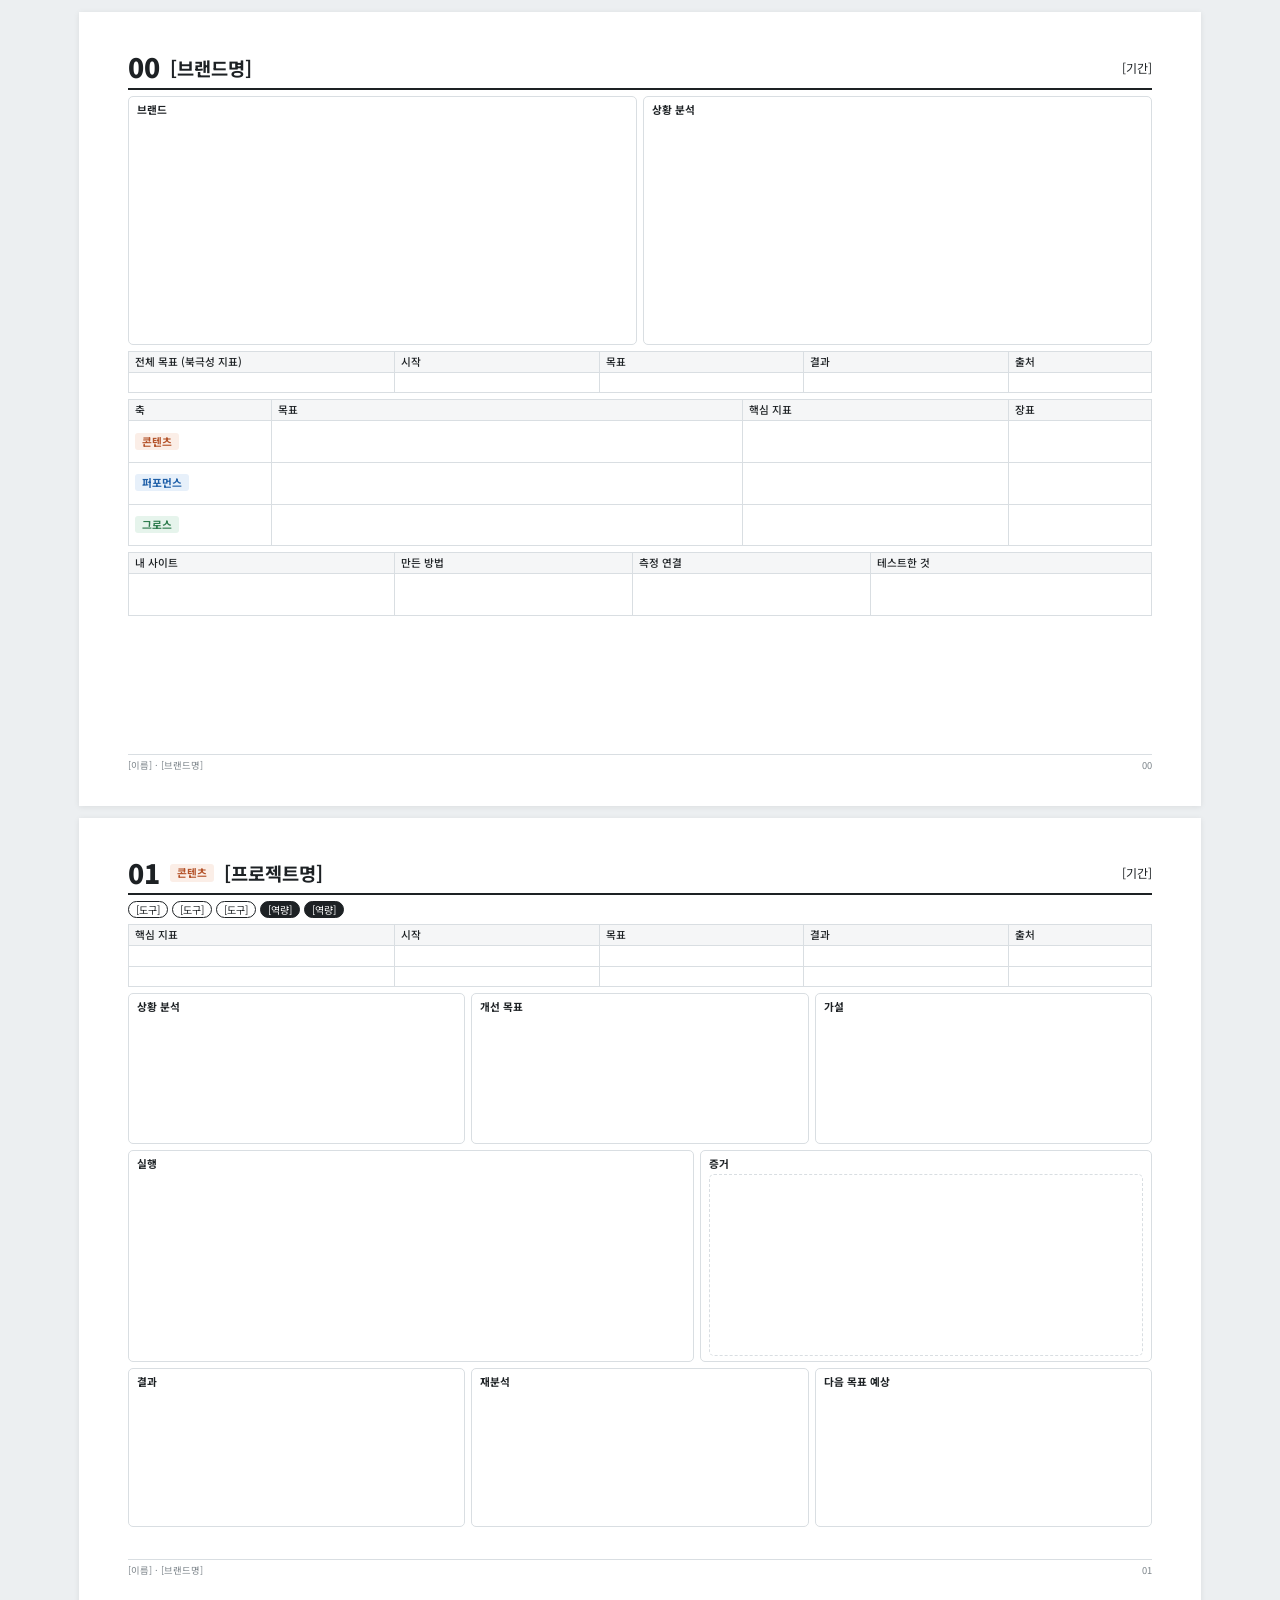
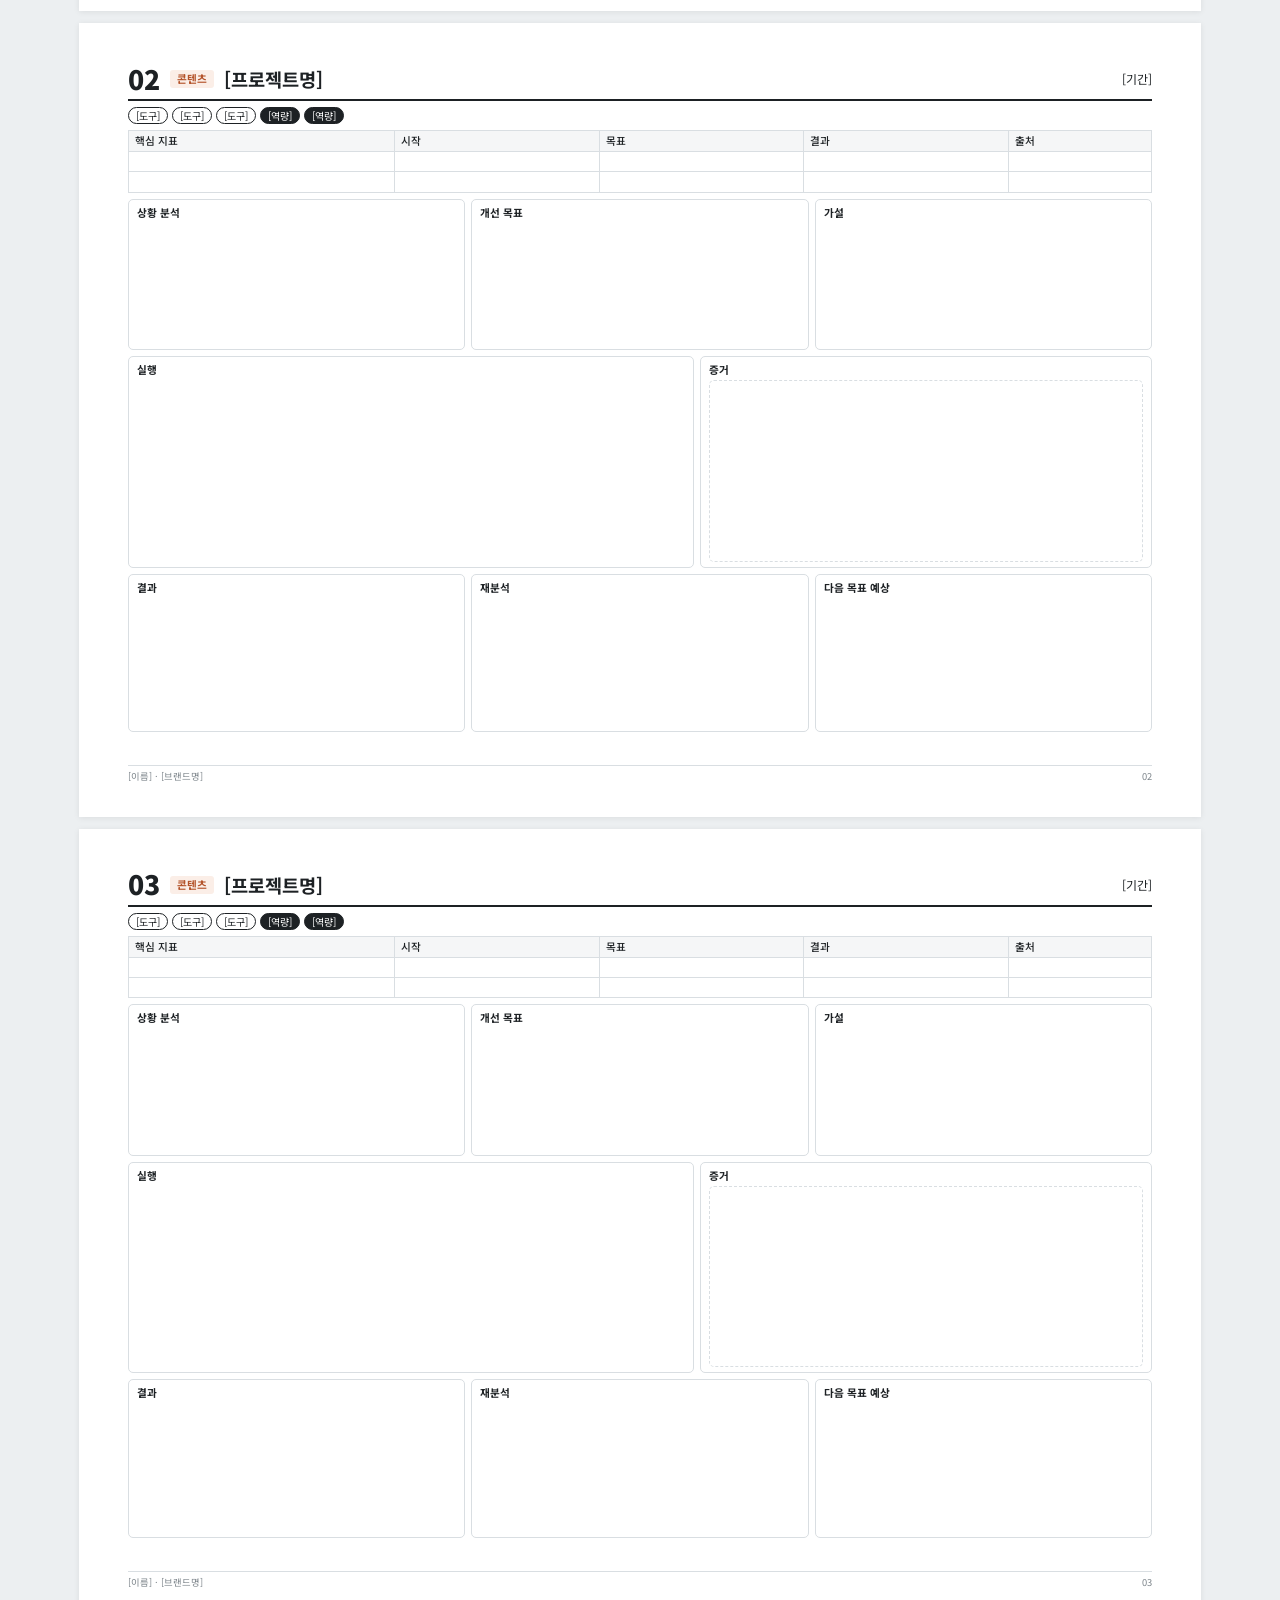
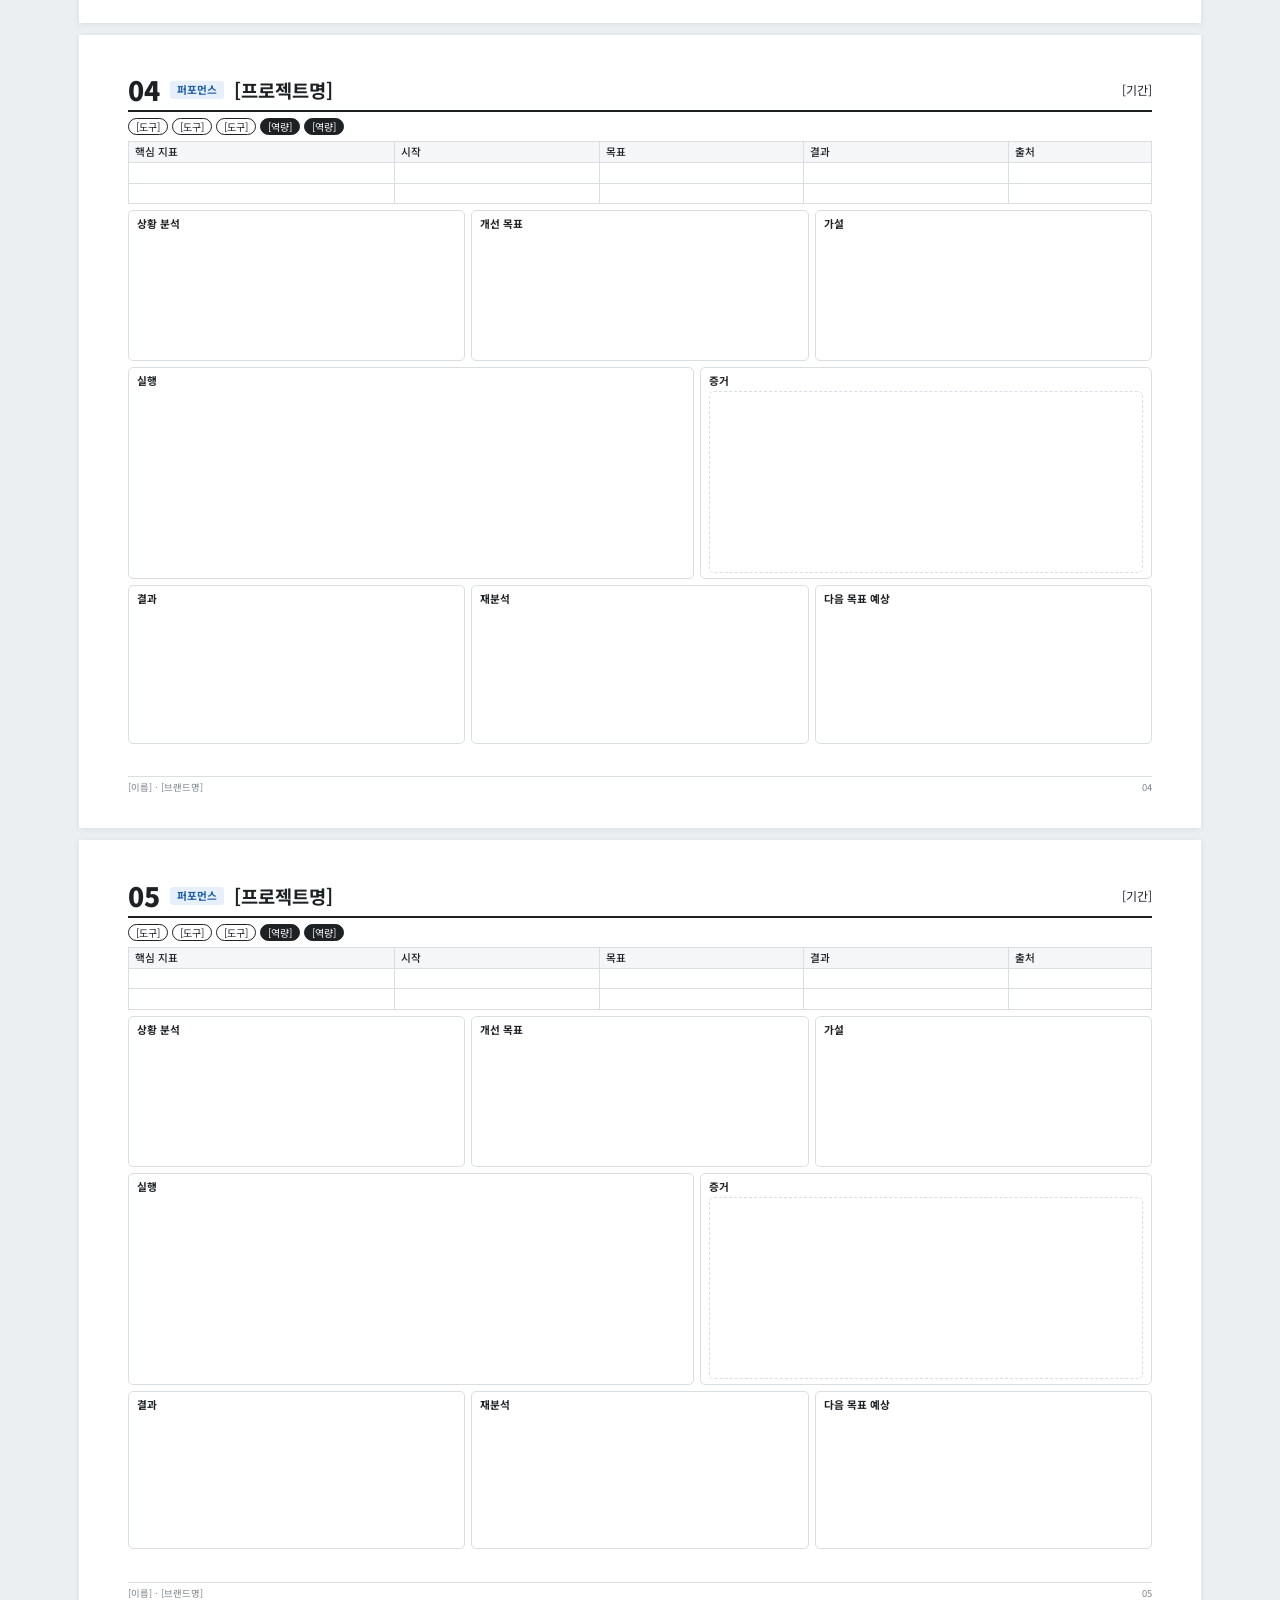
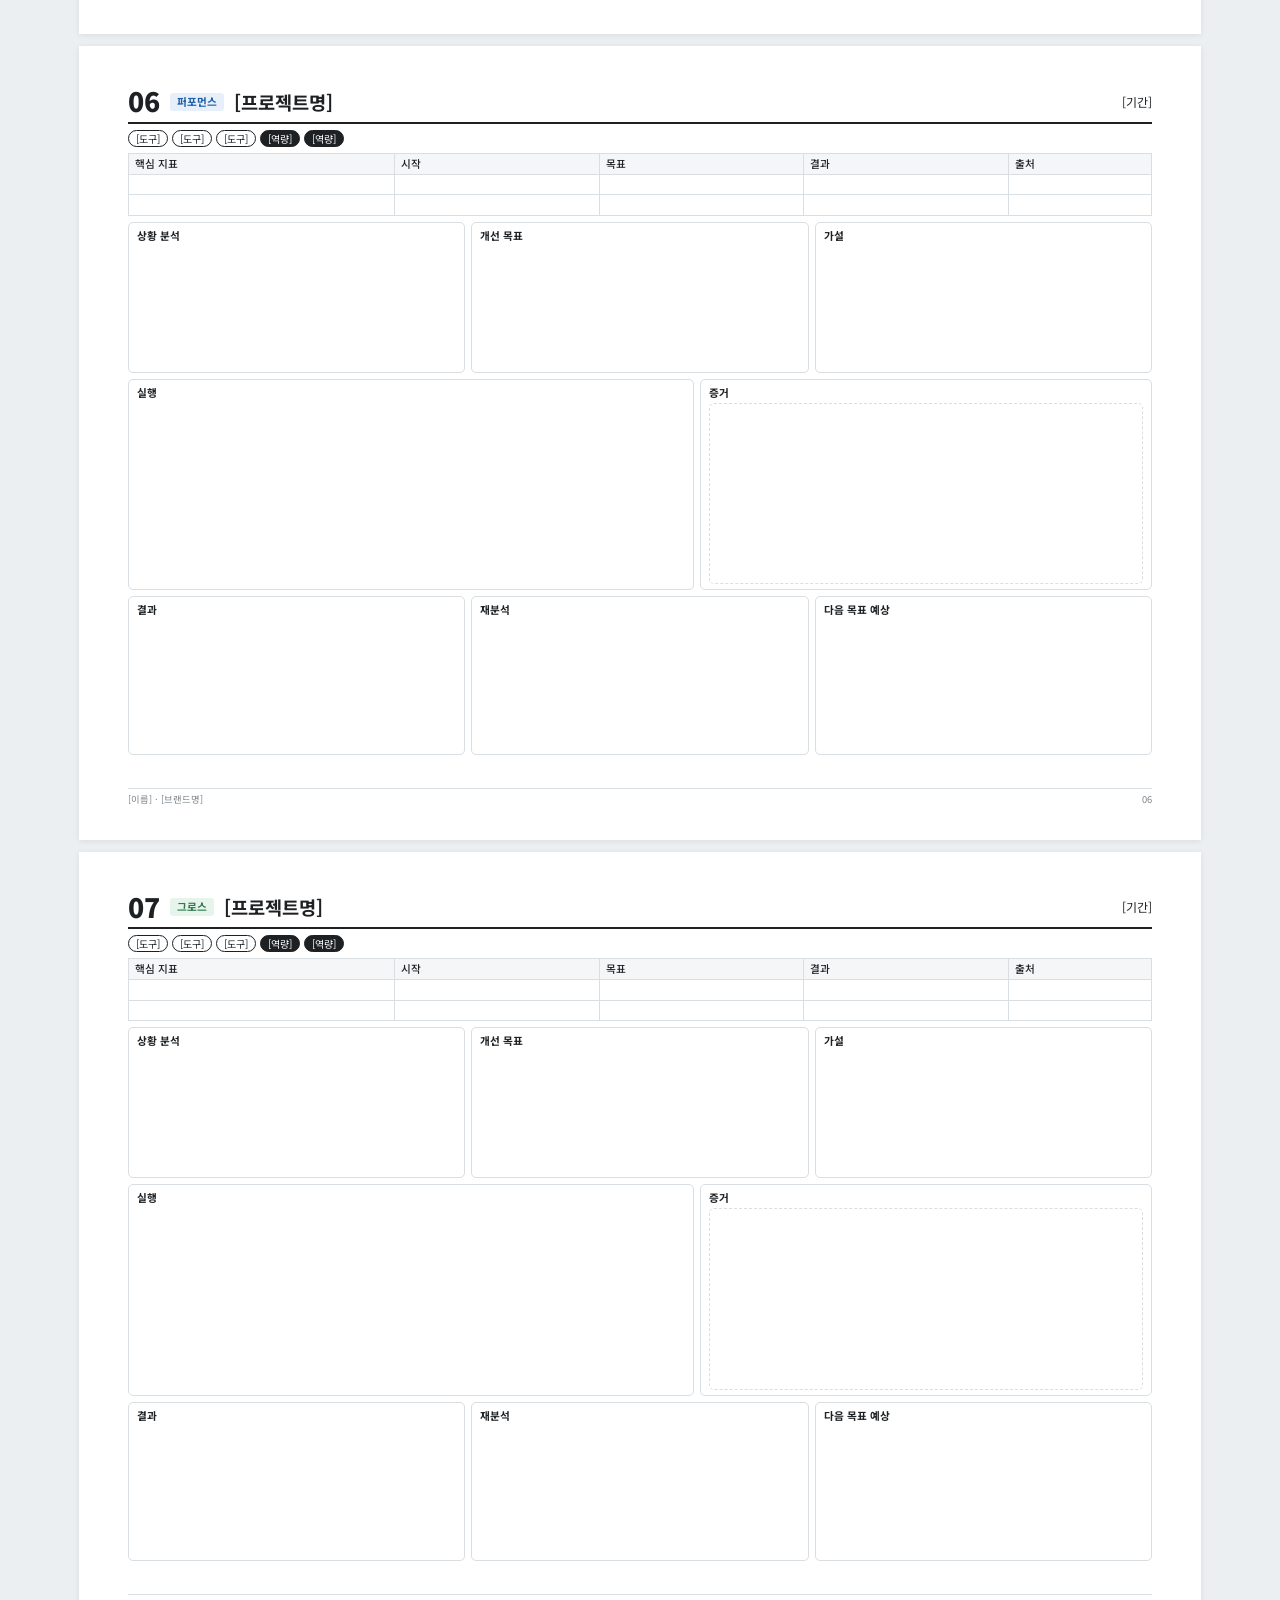
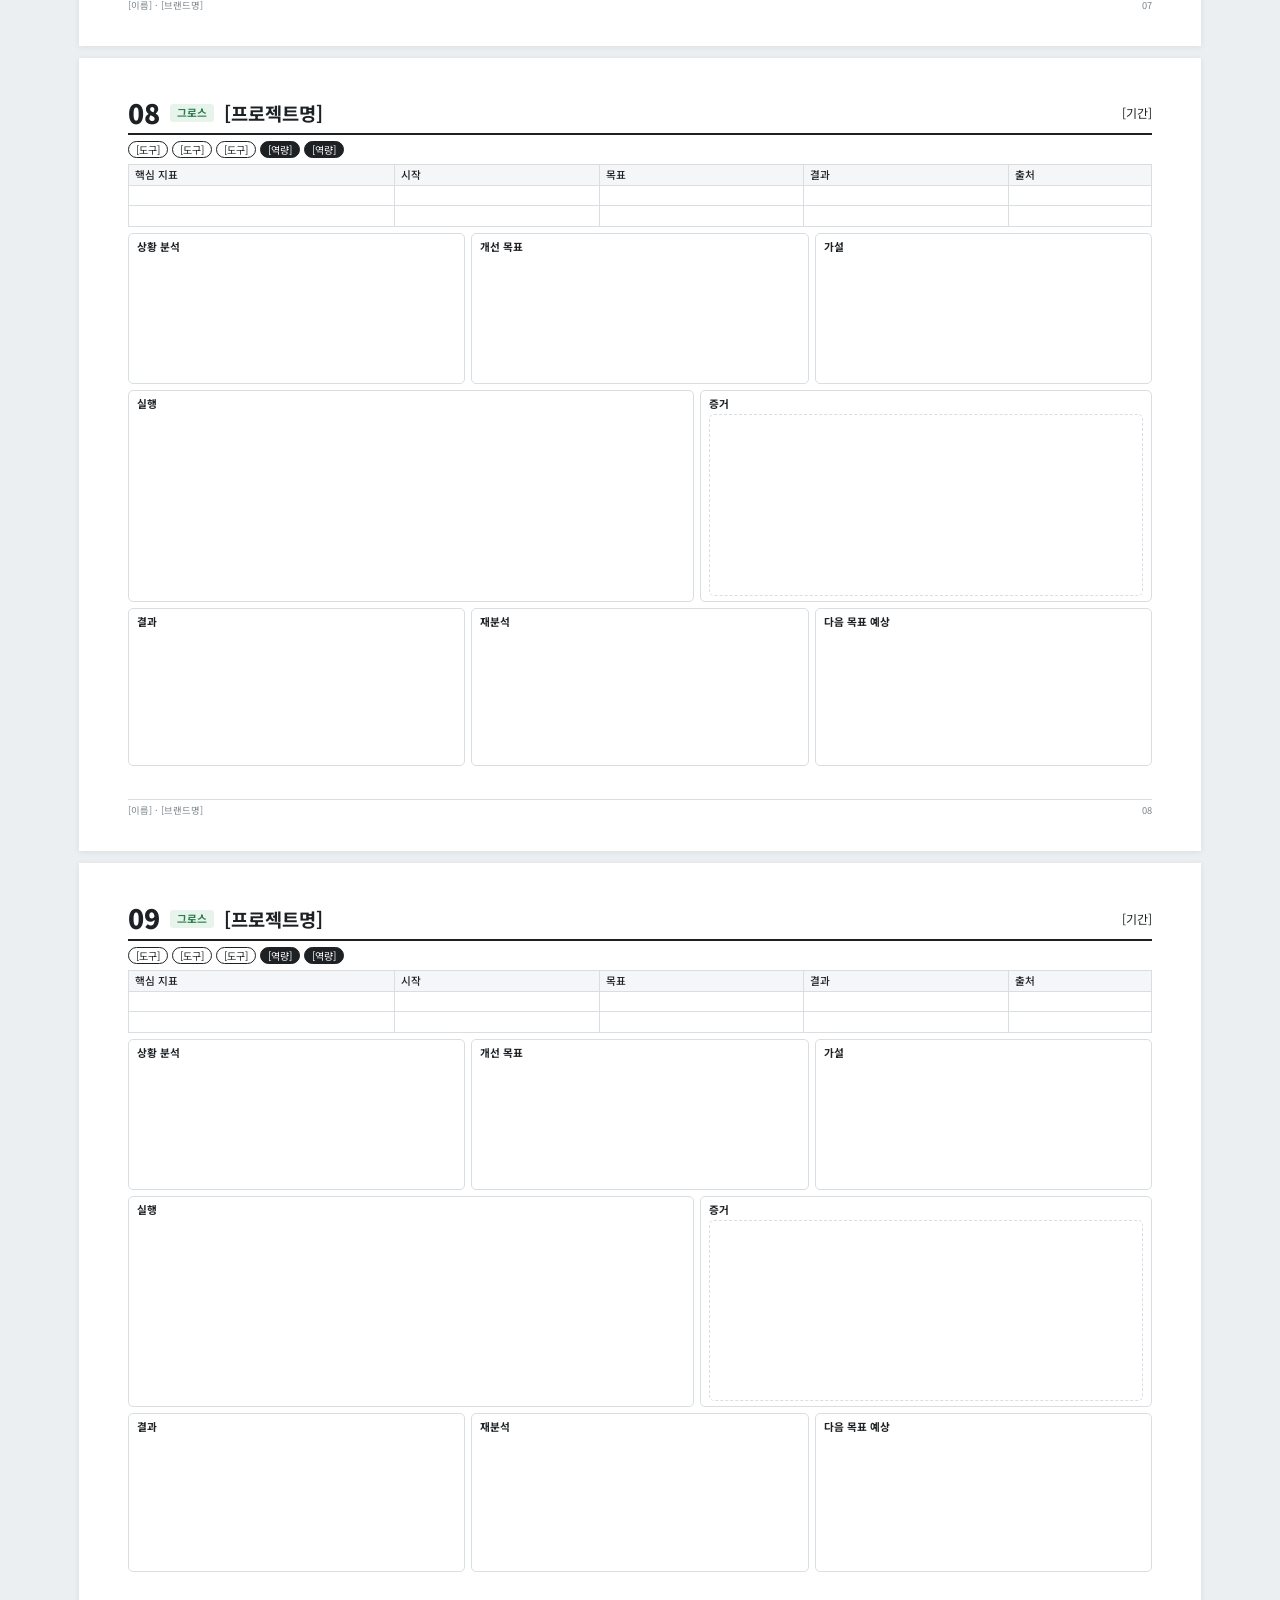
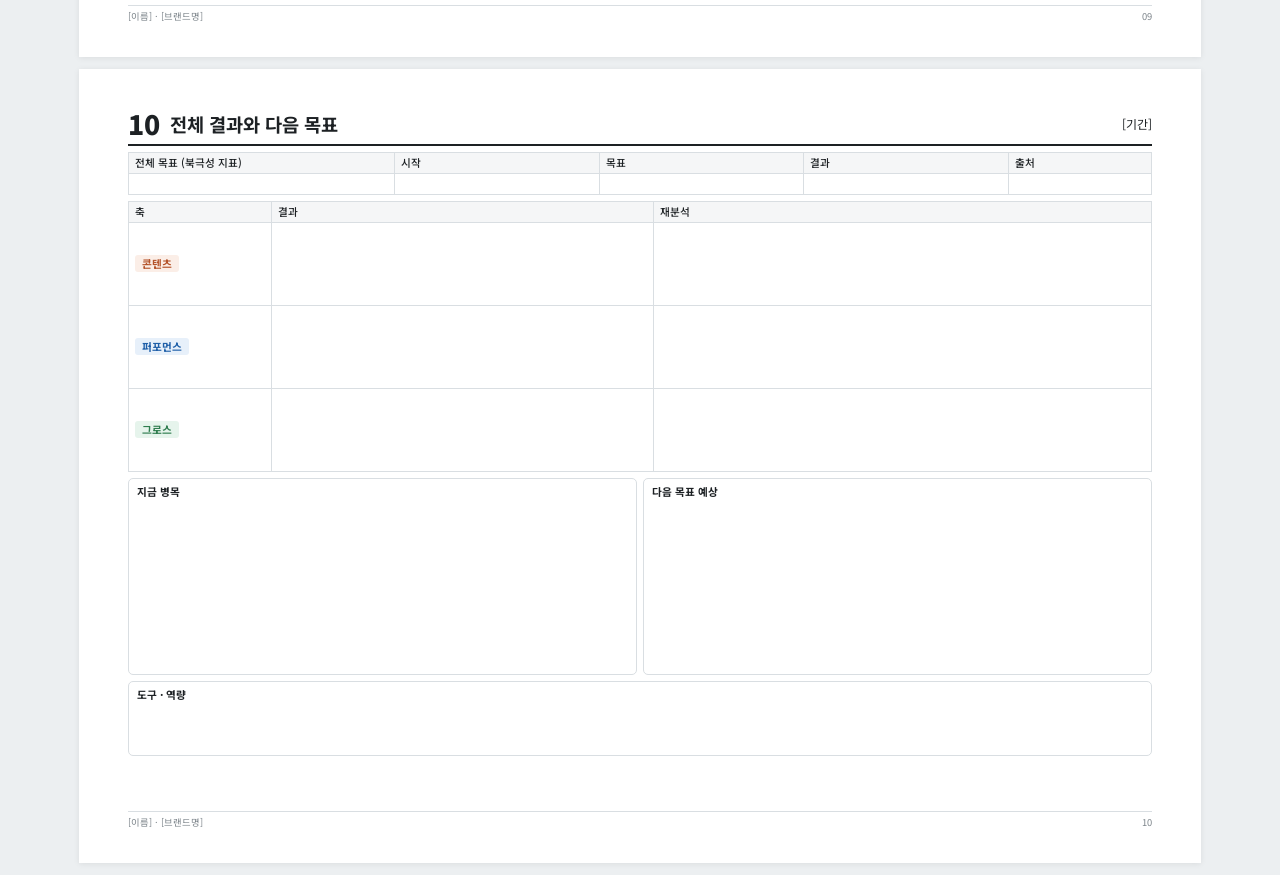
==== portfolio/index.html @ 4063e1ec "Add files via upload" ====
<!doctype html>
<html lang="ko"><head><meta charset="utf-8"><meta name="viewport" content="width=device-width, initial-scale=1">
<meta name="robots" content="noindex, nofollow">
<title>[이름] 포트폴리오</title>
<link href="https://fonts.googleapis.com/css2?family=Noto+Sans+KR:wght@400;500;700;900&display=swap" rel="stylesheet">
<!--
  빈 템플릿. [ ] 자리는 전부 내 내용으로 바꾼다. PDF 저장 전에 [ ]가 하나도 남으면 안 된다.
  00 브랜드·전체 목표 / 01~03 콘텐츠 / 04~06 퍼포먼스 / 07~09 그로스 / 10 전체 결과.
  장을 더 넣으려면 같은 축 section을 복사하고 번호를 다시 매긴다.
  도구 배지 <span class="b">GA4</span> · 역량 배지 <span class="b skill">측정 설계</span>
  숫자 출처 <span class="tag real">실측</span> <span class="tag assume">가정</span> <span class="tag none">미측정</span>
-->
<style>
:root{--ink:#1d2124;--muted:#7b8389;--line:#d9dee2;--paper:#fff;--bg:#eceff1;
--c:#b4532a;--c-bg:#fbeee7;--p:#1f5fa8;--p-bg:#e7f0fa;--g:#2f7d4f;--g-bg:#e6f4ec;
--real:#1f6f43;--real-bg:#e3f3e9;--assume:#8a5a00;--assume-bg:#fbf0d9;--none:#6d7377;--none-bg:#eceeed}
@media (prefers-color-scheme: dark){:root:not([data-theme="light"]){--bg:#15181a}}
:root[data-theme="dark"]{--bg:#15181a}
*{box-sizing:border-box}html,body{margin:0}
body{background:var(--bg);color:var(--ink);font-family:"Noto Sans KR",system-ui,sans-serif;font-size:9.5pt;line-height:1.5;-webkit-print-color-adjust:exact;print-color-adjust:exact}
@page{size:A4 landscape;margin:0}
.page{width:297mm;height:210mm;margin:12px auto;background:var(--paper);padding:11mm 13mm 9mm;display:flex;flex-direction:column;gap:6px;overflow:hidden;box-shadow:0 1px 6px rgba(0,0,0,.08)}
@media print{body{background:#fff}.page{margin:0;box-shadow:none;break-after:page}}
@media screen and (max-width:900px){.page{width:auto;height:auto;margin:8px 0;padding:20px 16px}.row3,.row2,.top2{grid-template-columns:1fr !important}}
.hd{display:flex;align-items:center;gap:10px;border-bottom:2px solid var(--ink);padding-bottom:6px}
.no{font-weight:900;font-size:20pt;line-height:1}
.ax{font-size:8pt;font-weight:700;border-radius:3px;padding:1px 7px;white-space:nowrap}
.ax.c{color:var(--c);background:var(--c-bg)}.ax.p{color:var(--p);background:var(--p-bg)}.ax.g{color:var(--g);background:var(--g-bg)}
.ttl{font-size:14pt;font-weight:700;flex:1}
.period{font-size:9pt;white-space:nowrap}
.badges{display:flex;flex-wrap:wrap;gap:4px;font-size:7.5pt}
.b{border:1px solid var(--ink);border-radius:10px;padding:0 7px;white-space:nowrap}
.b.skill{background:var(--ink);color:#fff}
.box{border:1px solid var(--line);border-radius:5px;padding:5px 8px;display:flex;flex-direction:column}
.box>b{font-size:8pt;margin-bottom:2px}
.box>div{flex:1}
.row3{display:grid;grid-template-columns:1fr 1fr 1fr;gap:6px}
.row2{display:grid;grid-template-columns:1.25fr 1fr;gap:6px}
.top2{display:grid;grid-template-columns:1fr 1fr;gap:6px}
.s1{height:40mm}.s2{height:56mm}.s3{height:42mm}.s4{height:66mm}.s5{height:52mm}
.tall td{height:11mm}
table{width:100%;border-collapse:collapse;font-size:8pt}
th,td{border:1px solid var(--line);padding:2px 6px;text-align:left;height:5.4mm}
th{background:#f5f6f7;font-weight:500}
.shot{border:1px dashed var(--line);border-radius:5px;flex:1;overflow:hidden}
.shot img{width:100%;height:100%;object-fit:contain}
.tag{font-size:7pt;font-weight:700;border-radius:3px;padding:0 4px}
.tag.real{color:var(--real);background:var(--real-bg)}.tag.assume{color:var(--assume);background:var(--assume-bg)}.tag.none{color:var(--none);background:var(--none-bg)}
.ft{margin-top:auto;display:flex;justify-content:space-between;font-size:7pt;color:var(--muted);border-top:1px solid var(--line);padding-top:3px}
</style></head><body>
<section class="page">
<div class="hd"><span class="no">00</span><span class="ttl">[브랜드명]</span><span class="period">[기간]</span></div>
<div class="top2">
 <div class="box s4"><b>브랜드</b><div></div></div>
 <div class="box s4"><b>상황 분석</b><div></div></div>
</div>
<table><tr><th style="width:26%">전체 목표 (북극성 지표)</th><th>시작</th><th>목표</th><th>결과</th><th style="width:14%">출처</th></tr><tr><td></td><td></td><td></td><td></td><td></td></tr></table>
<table class="tall"><tr><th style="width:14%">축</th><th>목표</th><th style="width:26%">핵심 지표</th><th style="width:14%">장표</th></tr>
<tr><td><span class="ax c">콘텐츠</span></td><td></td><td></td><td></td></tr>
<tr><td><span class="ax p">퍼포먼스</span></td><td></td><td></td><td></td></tr>
<tr><td><span class="ax g">그로스</span></td><td></td><td></td><td></td></tr></table>
<table class="tall"><tr><th style="width:26%">내 사이트</th><th>만든 방법</th><th>측정 연결</th><th>테스트한 것</th></tr><tr><td></td><td></td><td></td><td></td></tr></table>
<div class="ft"><span>[이름] · [브랜드명]</span><span>00</span></div></section><section class="page">
<div class="hd"><span class="no">01</span><span class="ax c">콘텐츠</span><span class="ttl">[프로젝트명]</span><span class="period">[기간]</span></div>
<div class="badges"><span class="b">[도구]</span><span class="b">[도구]</span><span class="b">[도구]</span><span class="b skill">[역량]</span><span class="b skill">[역량]</span></div>
<table><tr><th style="width:26%">핵심 지표</th><th>시작</th><th>목표</th><th>결과</th><th style="width:14%">출처</th></tr><tr><td></td><td></td><td></td><td></td><td></td></tr><tr><td></td><td></td><td></td><td></td><td></td></tr></table>
<div class="row3">
 <div class="box s1"><b>상황 분석</b><div></div></div>
 <div class="box s1"><b>개선 목표</b><div></div></div>
 <div class="box s1"><b>가설</b><div></div></div>
</div>
<div class="row2">
 <div class="box s2"><b>실행</b><div></div></div>
 <div class="box s2"><b>증거</b><div class="shot"></div></div>
</div>
<div class="row3">
 <div class="box s3"><b>결과</b><div></div></div>
 <div class="box s3"><b>재분석</b><div></div></div>
 <div class="box s3"><b>다음 목표 예상</b><div></div></div>
</div>
<div class="ft"><span>[이름] · [브랜드명]</span><span>01</span></div></section><section class="page">
<div class="hd"><span class="no">02</span><span class="ax c">콘텐츠</span><span class="ttl">[프로젝트명]</span><span class="period">[기간]</span></div>
<div class="badges"><span class="b">[도구]</span><span class="b">[도구]</span><span class="b">[도구]</span><span class="b skill">[역량]</span><span class="b skill">[역량]</span></div>
<table><tr><th style="width:26%">핵심 지표</th><th>시작</th><th>목표</th><th>결과</th><th style="width:14%">출처</th></tr><tr><td></td><td></td><td></td><td></td><td></td></tr><tr><td></td><td></td><td></td><td></td><td></td></tr></table>
<div class="row3">
 <div class="box s1"><b>상황 분석</b><div></div></div>
 <div class="box s1"><b>개선 목표</b><div></div></div>
 <div class="box s1"><b>가설</b><div></div></div>
</div>
<div class="row2">
 <div class="box s2"><b>실행</b><div></div></div>
 <div class="box s2"><b>증거</b><div class="shot"></div></div>
</div>
<div class="row3">
 <div class="box s3"><b>결과</b><div></div></div>
 <div class="box s3"><b>재분석</b><div></div></div>
 <div class="box s3"><b>다음 목표 예상</b><div></div></div>
</div>
<div class="ft"><span>[이름] · [브랜드명]</span><span>02</span></div></section><section class="page">
<div class="hd"><span class="no">03</span><span class="ax c">콘텐츠</span><span class="ttl">[프로젝트명]</span><span class="period">[기간]</span></div>
<div class="badges"><span class="b">[도구]</span><span class="b">[도구]</span><span class="b">[도구]</span><span class="b skill">[역량]</span><span class="b skill">[역량]</span></div>
<table><tr><th style="width:26%">핵심 지표</th><th>시작</th><th>목표</th><th>결과</th><th style="width:14%">출처</th></tr><tr><td></td><td></td><td></td><td></td><td></td></tr><tr><td></td><td></td><td></td><td></td><td></td></tr></table>
<div class="row3">
 <div class="box s1"><b>상황 분석</b><div></div></div>
 <div class="box s1"><b>개선 목표</b><div></div></div>
 <div class="box s1"><b>가설</b><div></div></div>
</div>
<div class="row2">
 <div class="box s2"><b>실행</b><div></div></div>
 <div class="box s2"><b>증거</b><div class="shot"></div></div>
</div>
<div class="row3">
 <div class="box s3"><b>결과</b><div></div></div>
 <div class="box s3"><b>재분석</b><div></div></div>
 <div class="box s3"><b>다음 목표 예상</b><div></div></div>
</div>
<div class="ft"><span>[이름] · [브랜드명]</span><span>03</span></div></section><section class="page">
<div class="hd"><span class="no">04</span><span class="ax p">퍼포먼스</span><span class="ttl">[프로젝트명]</span><span class="period">[기간]</span></div>
<div class="badges"><span class="b">[도구]</span><span class="b">[도구]</span><span class="b">[도구]</span><span class="b skill">[역량]</span><span class="b skill">[역량]</span></div>
<table><tr><th style="width:26%">핵심 지표</th><th>시작</th><th>목표</th><th>결과</th><th style="width:14%">출처</th></tr><tr><td></td><td></td><td></td><td></td><td></td></tr><tr><td></td><td></td><td></td><td></td><td></td></tr></table>
<div class="row3">
 <div class="box s1"><b>상황 분석</b><div></div></div>
 <div class="box s1"><b>개선 목표</b><div></div></div>
 <div class="box s1"><b>가설</b><div></div></div>
</div>
<div class="row2">
 <div class="box s2"><b>실행</b><div></div></div>
 <div class="box s2"><b>증거</b><div class="shot"></div></div>
</div>
<div class="row3">
 <div class="box s3"><b>결과</b><div></div></div>
 <div class="box s3"><b>재분석</b><div></div></div>
 <div class="box s3"><b>다음 목표 예상</b><div></div></div>
</div>
<div class="ft"><span>[이름] · [브랜드명]</span><span>04</span></div></section><section class="page">
<div class="hd"><span class="no">05</span><span class="ax p">퍼포먼스</span><span class="ttl">[프로젝트명]</span><span class="period">[기간]</span></div>
<div class="badges"><span class="b">[도구]</span><span class="b">[도구]</span><span class="b">[도구]</span><span class="b skill">[역량]</span><span class="b skill">[역량]</span></div>
<table><tr><th style="width:26%">핵심 지표</th><th>시작</th><th>목표</th><th>결과</th><th style="width:14%">출처</th></tr><tr><td></td><td></td><td></td><td></td><td></td></tr><tr><td></td><td></td><td></td><td></td><td></td></tr></table>
<div class="row3">
 <div class="box s1"><b>상황 분석</b><div></div></div>
 <div class="box s1"><b>개선 목표</b><div></div></div>
 <div class="box s1"><b>가설</b><div></div></div>
</div>
<div class="row2">
 <div class="box s2"><b>실행</b><div></div></div>
 <div class="box s2"><b>증거</b><div class="shot"></div></div>
</div>
<div class="row3">
 <div class="box s3"><b>결과</b><div></div></div>
 <div class="box s3"><b>재분석</b><div></div></div>
 <div class="box s3"><b>다음 목표 예상</b><div></div></div>
</div>
<div class="ft"><span>[이름] · [브랜드명]</span><span>05</span></div></section><section class="page">
<div class="hd"><span class="no">06</span><span class="ax p">퍼포먼스</span><span class="ttl">[프로젝트명]</span><span class="period">[기간]</span></div>
<div class="badges"><span class="b">[도구]</span><span class="b">[도구]</span><span class="b">[도구]</span><span class="b skill">[역량]</span><span class="b skill">[역량]</span></div>
<table><tr><th style="width:26%">핵심 지표</th><th>시작</th><th>목표</th><th>결과</th><th style="width:14%">출처</th></tr><tr><td></td><td></td><td></td><td></td><td></td></tr><tr><td></td><td></td><td></td><td></td><td></td></tr></table>
<div class="row3">
 <div class="box s1"><b>상황 분석</b><div></div></div>
 <div class="box s1"><b>개선 목표</b><div></div></div>
 <div class="box s1"><b>가설</b><div></div></div>
</div>
<div class="row2">
 <div class="box s2"><b>실행</b><div></div></div>
 <div class="box s2"><b>증거</b><div class="shot"></div></div>
</div>
<div class="row3">
 <div class="box s3"><b>결과</b><div></div></div>
 <div class="box s3"><b>재분석</b><div></div></div>
 <div class="box s3"><b>다음 목표 예상</b><div></div></div>
</div>
<div class="ft"><span>[이름] · [브랜드명]</span><span>06</span></div></section><section class="page">
<div class="hd"><span class="no">07</span><span class="ax g">그로스</span><span class="ttl">[프로젝트명]</span><span class="period">[기간]</span></div>
<div class="badges"><span class="b">[도구]</span><span class="b">[도구]</span><span class="b">[도구]</span><span class="b skill">[역량]</span><span class="b skill">[역량]</span></div>
<table><tr><th style="width:26%">핵심 지표</th><th>시작</th><th>목표</th><th>결과</th><th style="width:14%">출처</th></tr><tr><td></td><td></td><td></td><td></td><td></td></tr><tr><td></td><td></td><td></td><td></td><td></td></tr></table>
<div class="row3">
 <div class="box s1"><b>상황 분석</b><div></div></div>
 <div class="box s1"><b>개선 목표</b><div></div></div>
 <div class="box s1"><b>가설</b><div></div></div>
</div>
<div class="row2">
 <div class="box s2"><b>실행</b><div></div></div>
 <div class="box s2"><b>증거</b><div class="shot"></div></div>
</div>
<div class="row3">
 <div class="box s3"><b>결과</b><div></div></div>
 <div class="box s3"><b>재분석</b><div></div></div>
 <div class="box s3"><b>다음 목표 예상</b><div></div></div>
</div>
<div class="ft"><span>[이름] · [브랜드명]</span><span>07</span></div></section><section class="page">
<div class="hd"><span class="no">08</span><span class="ax g">그로스</span><span class="ttl">[프로젝트명]</span><span class="period">[기간]</span></div>
<div class="badges"><span class="b">[도구]</span><span class="b">[도구]</span><span class="b">[도구]</span><span class="b skill">[역량]</span><span class="b skill">[역량]</span></div>
<table><tr><th style="width:26%">핵심 지표</th><th>시작</th><th>목표</th><th>결과</th><th style="width:14%">출처</th></tr><tr><td></td><td></td><td></td><td></td><td></td></tr><tr><td></td><td></td><td></td><td></td><td></td></tr></table>
<div class="row3">
 <div class="box s1"><b>상황 분석</b><div></div></div>
 <div class="box s1"><b>개선 목표</b><div></div></div>
 <div class="box s1"><b>가설</b><div></div></div>
</div>
<div class="row2">
 <div class="box s2"><b>실행</b><div></div></div>
 <div class="box s2"><b>증거</b><div class="shot"></div></div>
</div>
<div class="row3">
 <div class="box s3"><b>결과</b><div></div></div>
 <div class="box s3"><b>재분석</b><div></div></div>
 <div class="box s3"><b>다음 목표 예상</b><div></div></div>
</div>
<div class="ft"><span>[이름] · [브랜드명]</span><span>08</span></div></section><section class="page">
<div class="hd"><span class="no">09</span><span class="ax g">그로스</span><span class="ttl">[프로젝트명]</span><span class="period">[기간]</span></div>
<div class="badges"><span class="b">[도구]</span><span class="b">[도구]</span><span class="b">[도구]</span><span class="b skill">[역량]</span><span class="b skill">[역량]</span></div>
<table><tr><th style="width:26%">핵심 지표</th><th>시작</th><th>목표</th><th>결과</th><th style="width:14%">출처</th></tr><tr><td></td><td></td><td></td><td></td><td></td></tr><tr><td></td><td></td><td></td><td></td><td></td></tr></table>
<div class="row3">
 <div class="box s1"><b>상황 분석</b><div></div></div>
 <div class="box s1"><b>개선 목표</b><div></div></div>
 <div class="box s1"><b>가설</b><div></div></div>
</div>
<div class="row2">
 <div class="box s2"><b>실행</b><div></div></div>
 <div class="box s2"><b>증거</b><div class="shot"></div></div>
</div>
<div class="row3">
 <div class="box s3"><b>결과</b><div></div></div>
 <div class="box s3"><b>재분석</b><div></div></div>
 <div class="box s3"><b>다음 목표 예상</b><div></div></div>
</div>
<div class="ft"><span>[이름] · [브랜드명]</span><span>09</span></div></section><section class="page">
<div class="hd"><span class="no">10</span><span class="ttl">전체 결과와 다음 목표</span><span class="period">[기간]</span></div>
<table><tr><th style="width:26%">전체 목표 (북극성 지표)</th><th>시작</th><th>목표</th><th>결과</th><th style="width:14%">출처</th></tr><tr><td></td><td></td><td></td><td></td><td></td></tr></table>
<table><tr><th style="width:14%">축</th><th>결과</th><th>재분석</th></tr>
<tr style="height:22mm"><td><span class="ax c">콘텐츠</span></td><td></td><td></td></tr>
<tr style="height:22mm"><td><span class="ax p">퍼포먼스</span></td><td></td><td></td></tr>
<tr style="height:22mm"><td><span class="ax g">그로스</span></td><td></td><td></td></tr></table>
<div class="top2">
 <div class="box s5"><b>지금 병목</b><div></div></div>
 <div class="box s5"><b>다음 목표 예상</b><div></div></div>
</div>
<div class="box"><b>도구 · 역량</b><div class="badges" style="min-height:12mm"></div></div>
<div class="ft"><span>[이름] · [브랜드명]</span><span>10</span></div></section>
</body></html>
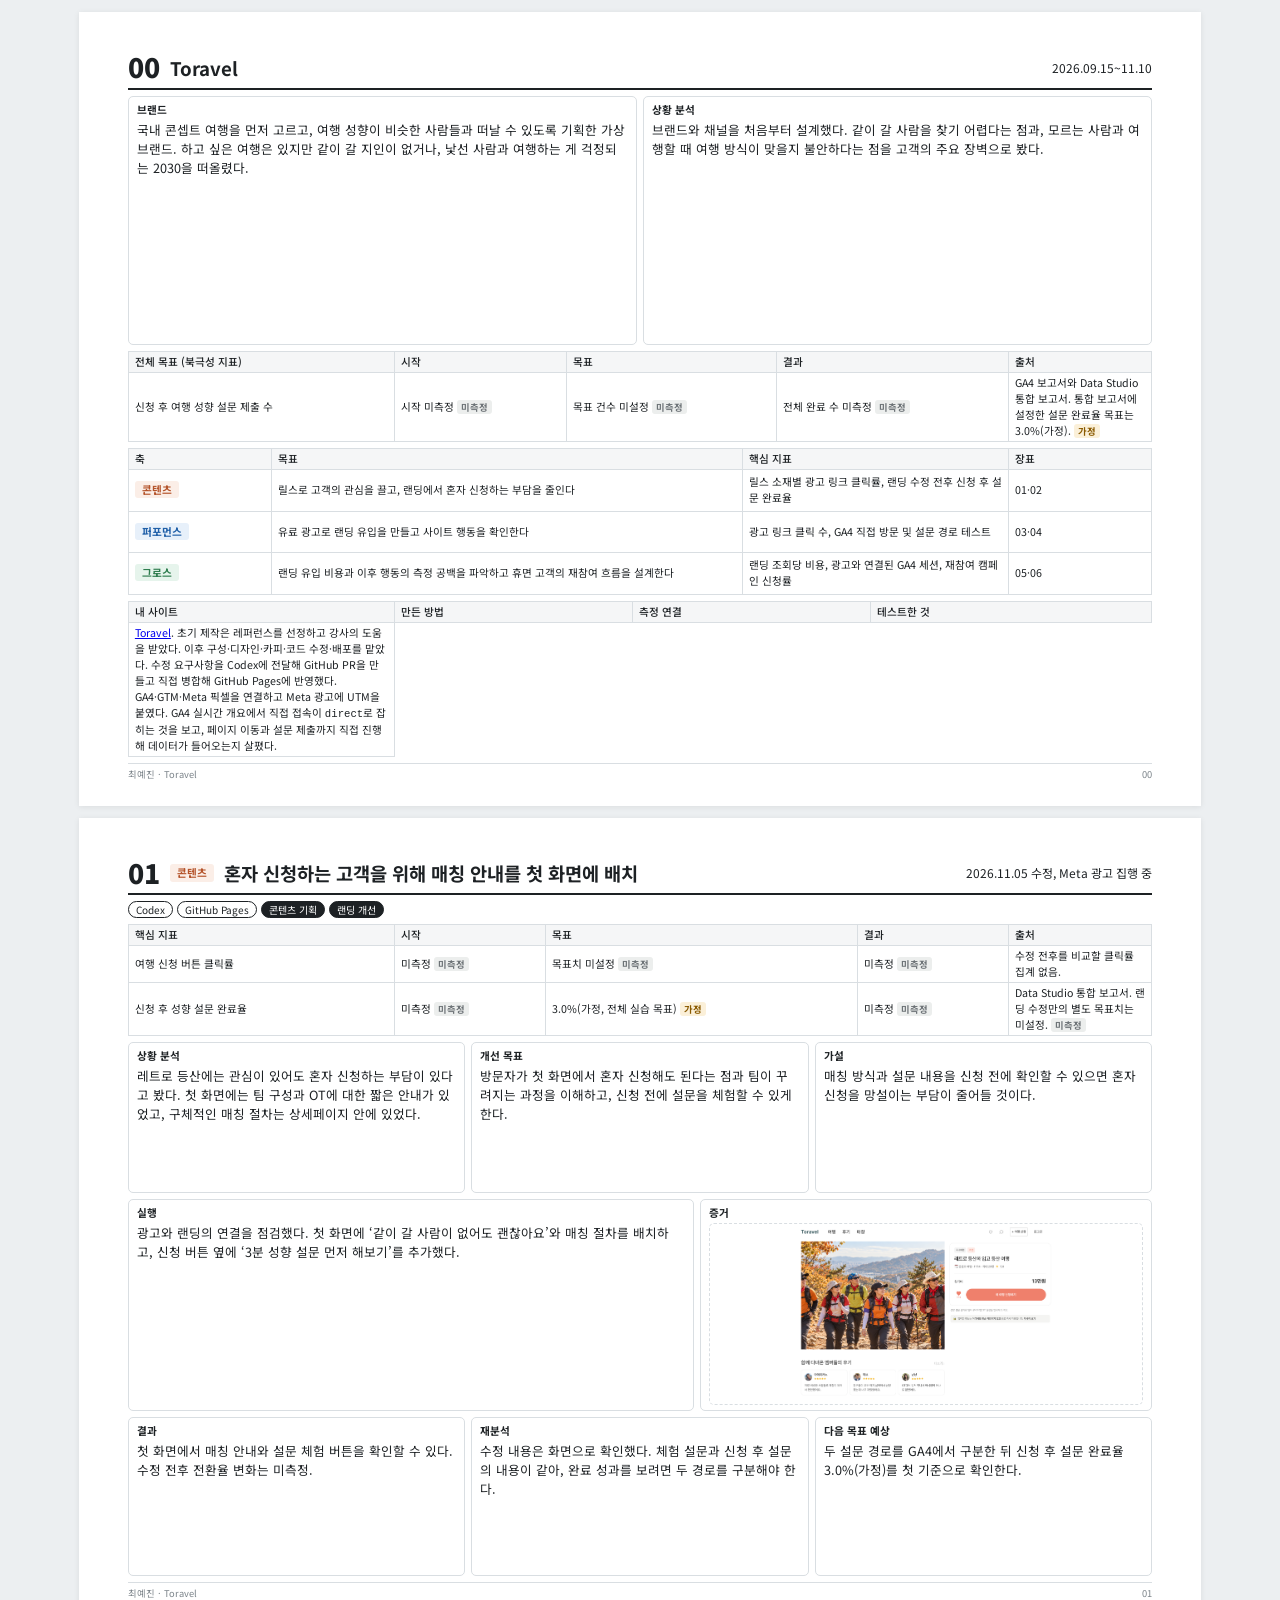
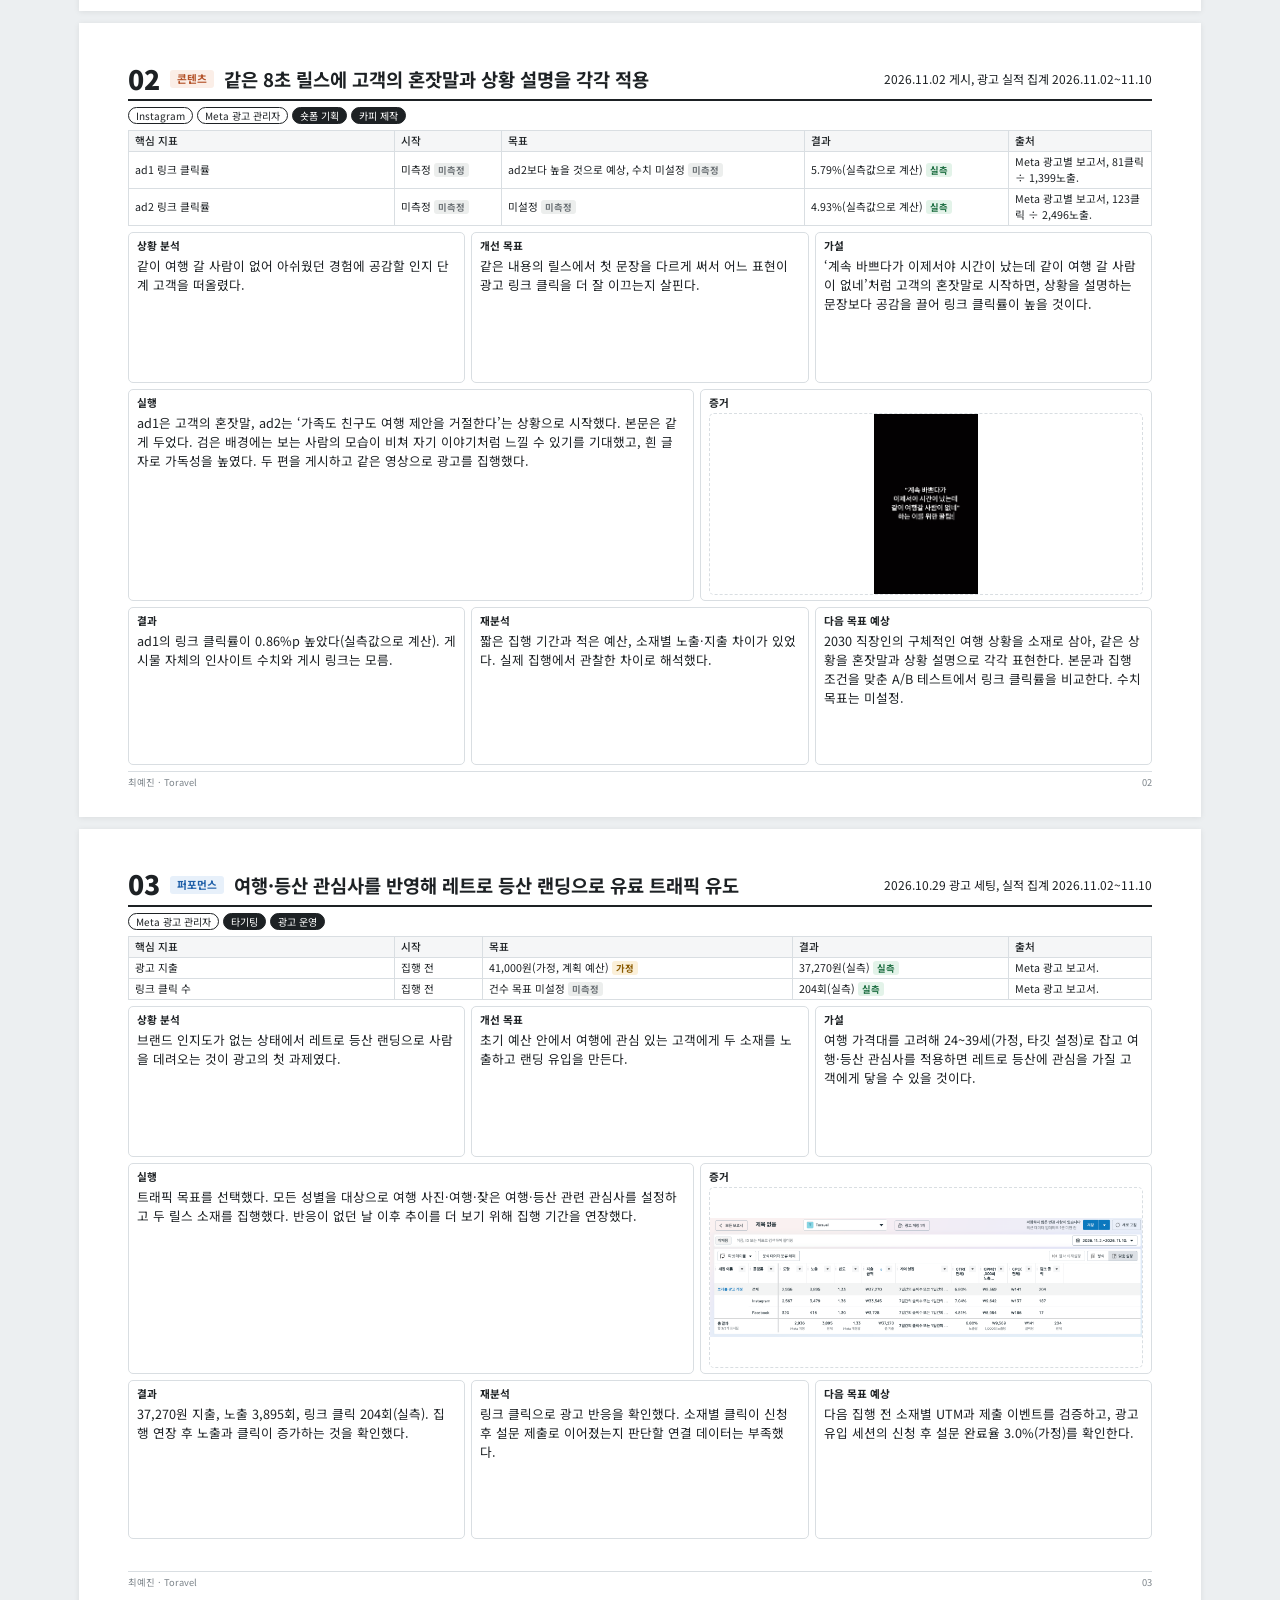
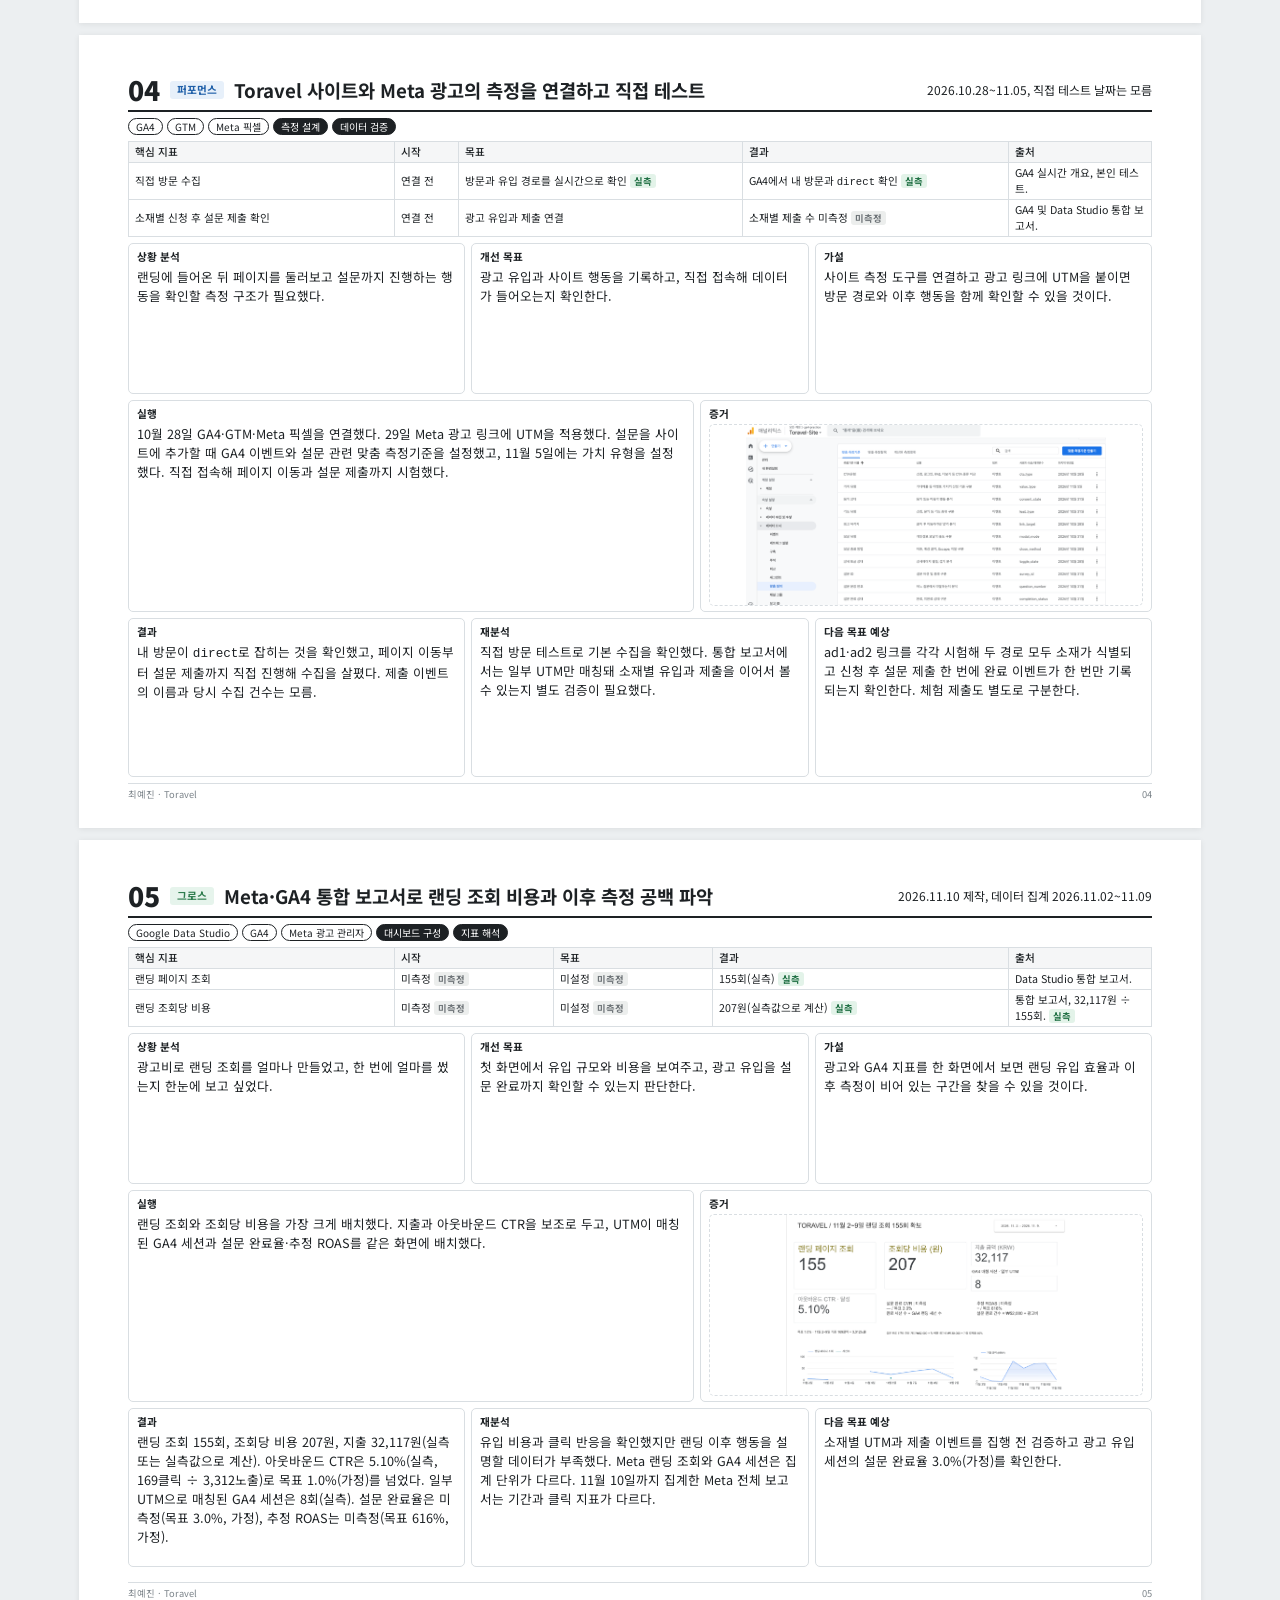
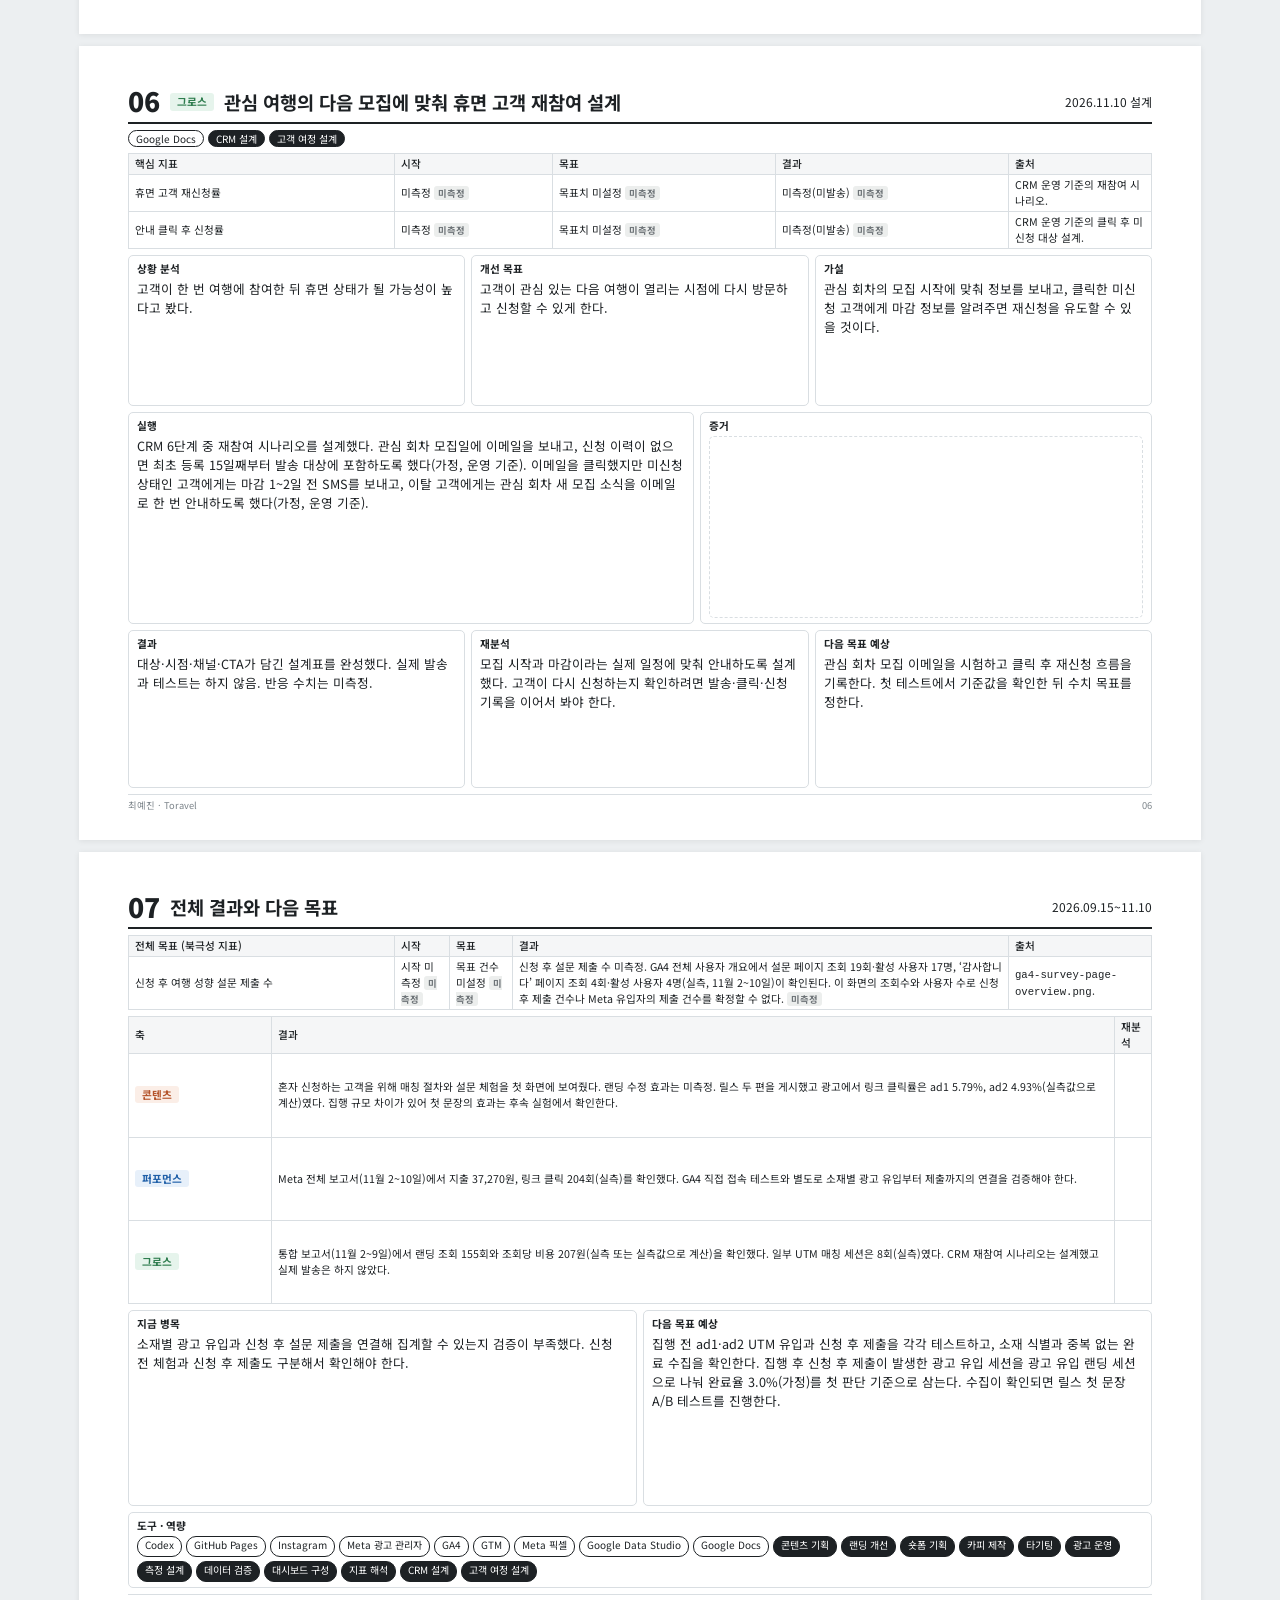
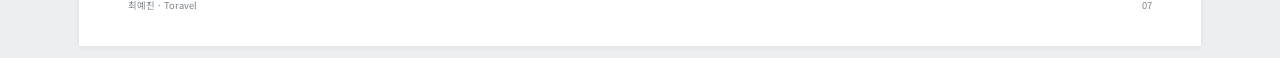
==== commit ad46afaf: "Fill Toravel portfolio from checklist" ====
--- a/portfolio/index.html
+++ b/portfolio/index.html
@@ -1,7 +1,7 @@
 <!doctype html>
 <html lang="ko"><head><meta charset="utf-8"><meta name="viewport" content="width=device-width, initial-scale=1">
 <meta name="robots" content="noindex, nofollow">
-<title>[이름] 포트폴리오</title>
+<title>최예진 포트폴리오</title>
 <link href="https://fonts.googleapis.com/css2?family=Noto+Sans+KR:wght@400;500;700;900&display=swap" rel="stylesheet">
 <!--
   빈 템플릿. [ ] 자리는 전부 내 내용으로 바꾼다. PDF 저장 전에 [ ]가 하나도 남으면 안 된다.
@@ -49,190 +49,136 @@
 .ft{margin-top:auto;display:flex;justify-content:space-between;font-size:7pt;color:var(--muted);border-top:1px solid var(--line);padding-top:3px}
 </style></head><body>
 <section class="page">
-<div class="hd"><span class="no">00</span><span class="ttl">[브랜드명]</span><span class="period">[기간]</span></div>
+<div class="hd"><span class="no">00</span><span class="ttl">Toravel</span><span class="period">2026.09.15~11.10</span></div>
 <div class="top2">
- <div class="box s4"><b>브랜드</b><div></div></div>
- <div class="box s4"><b>상황 분석</b><div></div></div>
+ <div class="box s4"><b>브랜드</b><div>국내 콘셉트 여행을 먼저 고르고, 여행 성향이 비슷한 사람들과 떠날 수 있도록 기획한 가상 브랜드. 하고 싶은 여행은 있지만 같이 갈 지인이 없거나, 낯선 사람과 여행하는 게 걱정되는 2030을 떠올렸다.</div></div>
+ <div class="box s4"><b>상황 분석</b><div>브랜드와 채널을 처음부터 설계했다. 같이 갈 사람을 찾기 어렵다는 점과, 모르는 사람과 여행할 때 여행 방식이 맞을지 불안하다는 점을 고객의 주요 장벽으로 봤다.</div></div>
 </div>
-<table><tr><th style="width:26%">전체 목표 (북극성 지표)</th><th>시작</th><th>목표</th><th>결과</th><th style="width:14%">출처</th></tr><tr><td></td><td></td><td></td><td></td><td></td></tr></table>
+<table><tr><th style="width:26%">전체 목표 (북극성 지표)</th><th>시작</th><th>목표</th><th>결과</th><th style="width:14%">출처</th></tr><tr><td>신청 후 여행 성향 설문 제출 수</td><td>시작 미측정 <span class="tag none">미측정</span></td><td>목표 건수 미설정 <span class="tag none">미측정</span></td><td>전체 완료 수 미측정 <span class="tag none">미측정</span></td><td>GA4 보고서와 Data Studio 통합 보고서. 통합 보고서에 설정한 설문 완료율 목표는 3.0%(가정). <span class="tag assume">가정</span></td></tr></table>
 <table class="tall"><tr><th style="width:14%">축</th><th>목표</th><th style="width:26%">핵심 지표</th><th style="width:14%">장표</th></tr>
-<tr><td><span class="ax c">콘텐츠</span></td><td></td><td></td><td></td></tr>
-<tr><td><span class="ax p">퍼포먼스</span></td><td></td><td></td><td></td></tr>
-<tr><td><span class="ax g">그로스</span></td><td></td><td></td><td></td></tr></table>
-<table class="tall"><tr><th style="width:26%">내 사이트</th><th>만든 방법</th><th>측정 연결</th><th>테스트한 것</th></tr><tr><td></td><td></td><td></td><td></td></tr></table>
-<div class="ft"><span>[이름] · [브랜드명]</span><span>00</span></div></section><section class="page">
-<div class="hd"><span class="no">01</span><span class="ax c">콘텐츠</span><span class="ttl">[프로젝트명]</span><span class="period">[기간]</span></div>
-<div class="badges"><span class="b">[도구]</span><span class="b">[도구]</span><span class="b">[도구]</span><span class="b skill">[역량]</span><span class="b skill">[역량]</span></div>
-<table><tr><th style="width:26%">핵심 지표</th><th>시작</th><th>목표</th><th>결과</th><th style="width:14%">출처</th></tr><tr><td></td><td></td><td></td><td></td><td></td></tr><tr><td></td><td></td><td></td><td></td><td></td></tr></table>
+<tr><td><span class="ax c">콘텐츠</span></td><td>릴스로 고객의 관심을 끌고, 랜딩에서 혼자 신청하는 부담을 줄인다</td><td>릴스 소재별 광고 링크 클릭률, 랜딩 수정 전후 신청 후 설문 완료율</td><td>01·02</td></tr>
+<tr><td><span class="ax p">퍼포먼스</span></td><td>유료 광고로 랜딩 유입을 만들고 사이트 행동을 확인한다</td><td>광고 링크 클릭 수, GA4 직접 방문 및 설문 경로 테스트</td><td>03·04</td></tr>
+<tr><td><span class="ax g">그로스</span></td><td>랜딩 유입 비용과 이후 행동의 측정 공백을 파악하고 휴면 고객의 재참여 흐름을 설계한다</td><td>랜딩 조회당 비용, 광고와 연결된 GA4 세션, 재참여 캠페인 신청률</td><td>05·06</td></tr></table>
+<table class="tall"><tr><th style="width:26%">내 사이트</th><th>만든 방법</th><th>측정 연결</th><th>테스트한 것</th></tr><tr><td><a href="https://yejin9726.github.io/Toravel-Site/">Toravel</a>. 초기 제작은 레퍼런스를 선정하고 강사의 도움을 받았다. 이후 구성·디자인·카피·코드 수정·배포를 맡았다. 수정 요구사항을 Codex에 전달해 GitHub PR을 만들고 직접 병합해 GitHub Pages에 반영했다. GA4·GTM·Meta 픽셀을 연결하고 Meta 광고에 UTM을 붙였다. GA4 실시간 개요에서 직접 접속이 <code>direct</code>로 잡히는 것을 보고, 페이지 이동과 설문 제출까지 직접 진행해 데이터가 들어오는지 살폈다.</td></tr></table>
+<div class="ft"><span>최예진 · Toravel</span><span>00</span></div></section><section class="page">
+<div class="hd"><span class="no">01</span><span class="ax c">콘텐츠</span><span class="ttl">혼자 신청하는 고객을 위해 매칭 안내를 첫 화면에 배치</span><span class="period">2026.11.05 수정, Meta 광고 집행 중</span></div>
+<div class="badges"><span class="b">Codex</span><span class="b">GitHub Pages</span><span class="b skill">콘텐츠 기획</span><span class="b skill">랜딩 개선</span></div>
+<table><tr><th style="width:26%">핵심 지표</th><th>시작</th><th>목표</th><th>결과</th><th style="width:14%">출처</th></tr><tr><td>여행 신청 버튼 클릭률</td><td>미측정 <span class="tag none">미측정</span></td><td>목표치 미설정 <span class="tag none">미측정</span></td><td>미측정 <span class="tag none">미측정</span></td><td>수정 전후를 비교할 클릭률 집계 없음.</td></tr><tr><td>신청 후 성향 설문 완료율</td><td>미측정 <span class="tag none">미측정</span></td><td>3.0%(가정, 전체 실습 목표) <span class="tag assume">가정</span></td><td>미측정 <span class="tag none">미측정</span></td><td>Data Studio 통합 보고서. 랜딩 수정만의 별도 목표치는 미설정. <span class="tag none">미측정</span></td></tr></table>
 <div class="row3">
- <div class="box s1"><b>상황 분석</b><div></div></div>
- <div class="box s1"><b>개선 목표</b><div></div></div>
- <div class="box s1"><b>가설</b><div></div></div>
+ <div class="box s1"><b>상황 분석</b><div>레트로 등산에는 관심이 있어도 혼자 신청하는 부담이 있다고 봤다. 첫 화면에는 팀 구성과 OT에 대한 짧은 안내가 있었고, 구체적인 매칭 절차는 상세페이지 안에 있었다.</div></div>
+ <div class="box s1"><b>개선 목표</b><div>방문자가 첫 화면에서 혼자 신청해도 된다는 점과 팀이 꾸려지는 과정을 이해하고, 신청 전에 설문을 체험할 수 있게 한다.</div></div>
+ <div class="box s1"><b>가설</b><div>매칭 방식과 설문 내용을 신청 전에 확인할 수 있으면 혼자 신청을 망설이는 부담이 줄어들 것이다.</div></div>
 </div>
 <div class="row2">
- <div class="box s2"><b>실행</b><div></div></div>
+ <div class="box s2"><b>실행</b><div>광고와 랜딩의 연결을 점검했다. 첫 화면에 ‘같이 갈 사람이 없어도 괜찮아요’와 매칭 절차를 배치하고, 신청 버튼 옆에 ‘3분 성향 설문 먼저 해보기’를 추가했다.</div></div>
+ <div class="box s2"><b>증거</b><div class="shot"><img src="img/retro-hiking-landing-before.png" alt=""><img src="img/retro-hiking-landing-after.png" alt=""><img src="img/retro-hiking-matching-details-before.png" alt=""></div></div>
+</div>
+<div class="row3">
+ <div class="box s3"><b>결과</b><div>첫 화면에서 매칭 안내와 설문 체험 버튼을 확인할 수 있다. 수정 전후 전환율 변화는 미측정.</div></div>
+ <div class="box s3"><b>재분석</b><div>수정 내용은 화면으로 확인했다. 체험 설문과 신청 후 설문의 내용이 같아, 완료 성과를 보려면 두 경로를 구분해야 한다.</div></div>
+ <div class="box s3"><b>다음 목표 예상</b><div>두 설문 경로를 GA4에서 구분한 뒤 신청 후 설문 완료율 3.0%(가정)를 첫 기준으로 확인한다.</div></div>
+</div>
+<div class="ft"><span>최예진 · Toravel</span><span>01</span></div></section><section class="page">
+<div class="hd"><span class="no">02</span><span class="ax c">콘텐츠</span><span class="ttl">같은 8초 릴스에 고객의 혼잣말과 상황 설명을 각각 적용</span><span class="period">2026.11.02 게시, 광고 실적 집계 2026.11.02~11.10</span></div>
+<div class="badges"><span class="b">Instagram</span><span class="b">Meta 광고 관리자</span><span class="b skill">숏폼 기획</span><span class="b skill">카피 제작</span></div>
+<table><tr><th style="width:26%">핵심 지표</th><th>시작</th><th>목표</th><th>결과</th><th style="width:14%">출처</th></tr><tr><td>ad1 링크 클릭률</td><td>미측정 <span class="tag none">미측정</span></td><td>ad2보다 높을 것으로 예상, 수치 미설정 <span class="tag none">미측정</span></td><td>5.79%(실측값으로 계산) <span class="tag real">실측</span></td><td>Meta 광고별 보고서, 81클릭 ÷ 1,399노출.</td></tr><tr><td>ad2 링크 클릭률</td><td>미측정 <span class="tag none">미측정</span></td><td>미설정 <span class="tag none">미측정</span></td><td>4.93%(실측값으로 계산) <span class="tag real">실측</span></td><td>Meta 광고별 보고서, 123클릭 ÷ 2,496노출.</td></tr></table>
+<div class="row3">
+ <div class="box s1"><b>상황 분석</b><div>같이 여행 갈 사람이 없어 아쉬웠던 경험에 공감할 인지 단계 고객을 떠올렸다.</div></div>
+ <div class="box s1"><b>개선 목표</b><div>같은 내용의 릴스에서 첫 문장을 다르게 써서 어느 표현이 광고 링크 클릭을 더 잘 이끄는지 살핀다.</div></div>
+ <div class="box s1"><b>가설</b><div>‘계속 바쁘다가 이제서야 시간이 났는데 같이 여행 갈 사람이 없네’처럼 고객의 혼잣말로 시작하면, 상황을 설명하는 문장보다 공감을 끌어 링크 클릭률이 높을 것이다.</div></div>
+</div>
+<div class="row2">
+ <div class="box s2"><b>실행</b><div>ad1은 고객의 혼잣말, ad2는 ‘가족도 친구도 여행 제안을 거절한다’는 상황으로 시작했다. 본문은 같게 두었다. 검은 배경에는 보는 사람의 모습이 비쳐 자기 이야기처럼 느낄 수 있기를 기대했고, 흰 글자로 가독성을 높였다. 두 편을 게시하고 같은 영상으로 광고를 집행했다.</div></div>
+ <div class="box s2"><b>증거</b><div class="shot"><img src="img/reel-ad1-customer-voice-hook.png" alt=""><img src="img/reel-ad2-customer-situation-hook.png" alt=""><img src="img/meta-ads-creative-breakdown.png" alt=""></div></div>
+</div>
+<div class="row3">
+ <div class="box s3"><b>결과</b><div>ad1의 링크 클릭률이 0.86%p 높았다(실측값으로 계산). 게시물 자체의 인사이트 수치와 게시 링크는 모름.</div></div>
+ <div class="box s3"><b>재분석</b><div>짧은 집행 기간과 적은 예산, 소재별 노출·지출 차이가 있었다. 실제 집행에서 관찰한 차이로 해석했다.</div></div>
+ <div class="box s3"><b>다음 목표 예상</b><div>2030 직장인의 구체적인 여행 상황을 소재로 삼아, 같은 상황을 혼잣말과 상황 설명으로 각각 표현한다. 본문과 집행 조건을 맞춘 A/B 테스트에서 링크 클릭률을 비교한다. 수치 목표는 미설정.</div></div>
+</div>
+<div class="ft"><span>최예진 · Toravel</span><span>02</span></div></section><section class="page">
+<div class="hd"><span class="no">03</span><span class="ax p">퍼포먼스</span><span class="ttl">여행·등산 관심사를 반영해 레트로 등산 랜딩으로 유료 트래픽 유도</span><span class="period">2026.10.29 광고 세팅, 실적 집계 2026.11.02~11.10</span></div>
+<div class="badges"><span class="b">Meta 광고 관리자</span><span class="b skill">타기팅</span><span class="b skill">광고 운영</span></div>
+<table><tr><th style="width:26%">핵심 지표</th><th>시작</th><th>목표</th><th>결과</th><th style="width:14%">출처</th></tr><tr><td>광고 지출</td><td>집행 전</td><td>41,000원(가정, 계획 예산) <span class="tag assume">가정</span></td><td>37,270원(실측) <span class="tag real">실측</span></td><td>Meta 광고 보고서.</td></tr><tr><td>링크 클릭 수</td><td>집행 전</td><td>건수 목표 미설정 <span class="tag none">미측정</span></td><td>204회(실측) <span class="tag real">실측</span></td><td>Meta 광고 보고서.</td></tr></table>
+<div class="row3">
+ <div class="box s1"><b>상황 분석</b><div>브랜드 인지도가 없는 상태에서 레트로 등산 랜딩으로 사람을 데려오는 것이 광고의 첫 과제였다.</div></div>
+ <div class="box s1"><b>개선 목표</b><div>초기 예산 안에서 여행에 관심 있는 고객에게 두 소재를 노출하고 랜딩 유입을 만든다.</div></div>
+ <div class="box s1"><b>가설</b><div>여행 가격대를 고려해 24~39세(가정, 타깃 설정)로 잡고 여행·등산 관심사를 적용하면 레트로 등산에 관심을 가질 고객에게 닿을 수 있을 것이다.</div></div>
+</div>
+<div class="row2">
+ <div class="box s2"><b>실행</b><div>트래픽 목표를 선택했다. 모든 성별을 대상으로 여행 사진·여행·잦은 여행·등산 관련 관심사를 설정하고 두 릴스 소재를 집행했다. 반응이 없던 날 이후 추이를 더 보기 위해 집행 기간을 연장했다.</div></div>
+ <div class="box s2"><b>증거</b><div class="shot"><img src="img/meta-ads-overview.png" alt=""><img src="img/meta-ads-creative-breakdown.png" alt=""></div></div>
+</div>
+<div class="row3">
+ <div class="box s3"><b>결과</b><div>37,270원 지출, 노출 3,895회, 링크 클릭 204회(실측). 집행 연장 후 노출과 클릭이 증가하는 것을 확인했다.</div></div>
+ <div class="box s3"><b>재분석</b><div>링크 클릭으로 광고 반응을 확인했다. 소재별 클릭이 신청 후 설문 제출로 이어졌는지 판단할 연결 데이터는 부족했다.</div></div>
+ <div class="box s3"><b>다음 목표 예상</b><div>다음 집행 전 소재별 UTM과 제출 이벤트를 검증하고, 광고 유입 세션의 신청 후 설문 완료율 3.0%(가정)를 확인한다.</div></div>
+</div>
+<div class="ft"><span>최예진 · Toravel</span><span>03</span></div></section><section class="page">
+<div class="hd"><span class="no">04</span><span class="ax p">퍼포먼스</span><span class="ttl">Toravel 사이트와 Meta 광고의 측정을 연결하고 직접 테스트</span><span class="period">2026.10.28~11.05, 직접 테스트 날짜는 모름</span></div>
+<div class="badges"><span class="b">GA4</span><span class="b">GTM</span><span class="b">Meta 픽셀</span><span class="b skill">측정 설계</span><span class="b skill">데이터 검증</span></div>
+<table><tr><th style="width:26%">핵심 지표</th><th>시작</th><th>목표</th><th>결과</th><th style="width:14%">출처</th></tr><tr><td>직접 방문 수집</td><td>연결 전</td><td>방문과 유입 경로를 실시간으로 확인 <span class="tag real">실측</span></td><td>GA4에서 내 방문과 <code>direct</code> 확인 <span class="tag real">실측</span></td><td>GA4 실시간 개요, 본인 테스트.</td></tr><tr><td>소재별 신청 후 설문 제출 확인</td><td>연결 전</td><td>광고 유입과 제출 연결</td><td>소재별 제출 수 미측정 <span class="tag none">미측정</span></td><td>GA4 및 Data Studio 통합 보고서.</td></tr></table>
+<div class="row3">
+ <div class="box s1"><b>상황 분석</b><div>랜딩에 들어온 뒤 페이지를 둘러보고 설문까지 진행하는 행동을 확인할 측정 구조가 필요했다.</div></div>
+ <div class="box s1"><b>개선 목표</b><div>광고 유입과 사이트 행동을 기록하고, 직접 접속해 데이터가 들어오는지 확인한다.</div></div>
+ <div class="box s1"><b>가설</b><div>사이트 측정 도구를 연결하고 광고 링크에 UTM을 붙이면 방문 경로와 이후 행동을 함께 확인할 수 있을 것이다.</div></div>
+</div>
+<div class="row2">
+ <div class="box s2"><b>실행</b><div>10월 28일 GA4·GTM·Meta 픽셀을 연결했다. 29일 Meta 광고 링크에 UTM을 적용했다. 설문을 사이트에 추가할 때 GA4 이벤트와 설문 관련 맞춤 측정기준을 설정했고, 11월 5일에는 가치 유형을 설정했다. 직접 접속해 페이지 이동과 설문 제출까지 시험했다.</div></div>
+ <div class="box s2"><b>증거</b><div class="shot"><img src="img/ga4-custom-dimensions.png" alt=""></div></div>
+</div>
+<div class="row3">
+ <div class="box s3"><b>결과</b><div>내 방문이 <code>direct</code>로 잡히는 것을 확인했고, 페이지 이동부터 설문 제출까지 직접 진행해 수집을 살폈다. 제출 이벤트의 이름과 당시 수집 건수는 모름.</div></div>
+ <div class="box s3"><b>재분석</b><div>직접 방문 테스트로 기본 수집을 확인했다. 통합 보고서에서는 일부 UTM만 매칭돼 소재별 유입과 제출을 이어서 볼 수 있는지 별도 검증이 필요했다.</div></div>
+ <div class="box s3"><b>다음 목표 예상</b><div>ad1·ad2 링크를 각각 시험해 두 경로 모두 소재가 식별되고 신청 후 설문 제출 한 번에 완료 이벤트가 한 번만 기록되는지 확인한다. 체험 제출도 별도로 구분한다.</div></div>
+</div>
+<div class="ft"><span>최예진 · Toravel</span><span>04</span></div></section><section class="page">
+<div class="hd"><span class="no">05</span><span class="ax g">그로스</span><span class="ttl">Meta·GA4 통합 보고서로 랜딩 조회 비용과 이후 측정 공백 파악</span><span class="period">2026.11.10 제작, 데이터 집계 2026.11.02~11.09</span></div>
+<div class="badges"><span class="b">Google Data Studio</span><span class="b">GA4</span><span class="b">Meta 광고 관리자</span><span class="b skill">대시보드 구성</span><span class="b skill">지표 해석</span></div>
+<table><tr><th style="width:26%">핵심 지표</th><th>시작</th><th>목표</th><th>결과</th><th style="width:14%">출처</th></tr><tr><td>랜딩 페이지 조회</td><td>미측정 <span class="tag none">미측정</span></td><td>미설정 <span class="tag none">미측정</span></td><td>155회(실측) <span class="tag real">실측</span></td><td>Data Studio 통합 보고서.</td></tr><tr><td>랜딩 조회당 비용</td><td>미측정 <span class="tag none">미측정</span></td><td>미설정 <span class="tag none">미측정</span></td><td>207원(실측값으로 계산) <span class="tag real">실측</span></td><td>통합 보고서, 32,117원 ÷ 155회. <span class="tag real">실측</span></td></tr></table>
+<div class="row3">
+ <div class="box s1"><b>상황 분석</b><div>광고비로 랜딩 조회를 얼마나 만들었고, 한 번에 얼마를 썼는지 한눈에 보고 싶었다.</div></div>
+ <div class="box s1"><b>개선 목표</b><div>첫 화면에서 유입 규모와 비용을 보여주고, 광고 유입을 설문 완료까지 확인할 수 있는지 판단한다.</div></div>
+ <div class="box s1"><b>가설</b><div>광고와 GA4 지표를 한 화면에서 보면 랜딩 유입 효율과 이후 측정이 비어 있는 구간을 찾을 수 있을 것이다.</div></div>
+</div>
+<div class="row2">
+ <div class="box s2"><b>실행</b><div>랜딩 조회와 조회당 비용을 가장 크게 배치했다. 지출과 아웃바운드 CTR을 보조로 두고, UTM이 매칭된 GA4 세션과 설문 완료율·추정 ROAS를 같은 화면에 배치했다.</div></div>
+ <div class="box s2"><b>증거</b><div class="shot"><img src="img/meta-ga4-dashboard.png" alt=""></div></div>
+</div>
+<div class="row3">
+ <div class="box s3"><b>결과</b><div>랜딩 조회 155회, 조회당 비용 207원, 지출 32,117원(실측 또는 실측값으로 계산). 아웃바운드 CTR은 5.10%(실측, 169클릭 ÷ 3,312노출)로 목표 1.0%(가정)를 넘었다. 일부 UTM으로 매칭된 GA4 세션은 8회(실측). 설문 완료율은 미측정(목표 3.0%, 가정), 추정 ROAS는 미측정(목표 616%, 가정).</div></div>
+ <div class="box s3"><b>재분석</b><div>유입 비용과 클릭 반응을 확인했지만 랜딩 이후 행동을 설명할 데이터가 부족했다. Meta 랜딩 조회와 GA4 세션은 집계 단위가 다르다. 11월 10일까지 집계한 Meta 전체 보고서는 기간과 클릭 지표가 다르다.</div></div>
+ <div class="box s3"><b>다음 목표 예상</b><div>소재별 UTM과 제출 이벤트를 집행 전 검증하고 광고 유입 세션의 설문 완료율 3.0%(가정)를 확인한다.</div></div>
+</div>
+<div class="ft"><span>최예진 · Toravel</span><span>05</span></div></section><section class="page">
+<div class="hd"><span class="no">06</span><span class="ax g">그로스</span><span class="ttl">관심 여행의 다음 모집에 맞춰 휴면 고객 재참여 설계</span><span class="period">2026.11.10 설계</span></div>
+<div class="badges"><span class="b">Google Docs</span><span class="b skill">CRM 설계</span><span class="b skill">고객 여정 설계</span></div>
+<table><tr><th style="width:26%">핵심 지표</th><th>시작</th><th>목표</th><th>결과</th><th style="width:14%">출처</th></tr><tr><td>휴면 고객 재신청률</td><td>미측정 <span class="tag none">미측정</span></td><td>목표치 미설정 <span class="tag none">미측정</span></td><td>미측정(미발송) <span class="tag none">미측정</span></td><td>CRM 운영 기준의 재참여 시나리오.</td></tr><tr><td>안내 클릭 후 신청률</td><td>미측정 <span class="tag none">미측정</span></td><td>목표치 미설정 <span class="tag none">미측정</span></td><td>미측정(미발송) <span class="tag none">미측정</span></td><td>CRM 운영 기준의 클릭 후 미신청 대상 설계.</td></tr></table>
+<div class="row3">
+ <div class="box s1"><b>상황 분석</b><div>고객이 한 번 여행에 참여한 뒤 휴면 상태가 될 가능성이 높다고 봤다.</div></div>
+ <div class="box s1"><b>개선 목표</b><div>고객이 관심 있는 다음 여행이 열리는 시점에 다시 방문하고 신청할 수 있게 한다.</div></div>
+ <div class="box s1"><b>가설</b><div>관심 회차의 모집 시작에 맞춰 정보를 보내고, 클릭한 미신청 고객에게 마감 정보를 알려주면 재신청을 유도할 수 있을 것이다.</div></div>
+</div>
+<div class="row2">
+ <div class="box s2"><b>실행</b><div>CRM 6단계 중 재참여 시나리오를 설계했다. 관심 회차 모집일에 이메일을 보내고, 신청 이력이 없으면 최초 등록 15일째부터 발송 대상에 포함하도록 했다(가정, 운영 기준). 이메일을 클릭했지만 미신청 상태인 고객에게는 마감 1~2일 전 SMS를 보내고, 이탈 고객에게는 관심 회차 새 모집 소식을 이메일로 한 번 안내하도록 했다(가정, 운영 기준).</div></div>
  <div class="box s2"><b>증거</b><div class="shot"></div></div>
 </div>
 <div class="row3">
- <div class="box s3"><b>결과</b><div></div></div>
- <div class="box s3"><b>재분석</b><div></div></div>
- <div class="box s3"><b>다음 목표 예상</b><div></div></div>
+ <div class="box s3"><b>결과</b><div>대상·시점·채널·CTA가 담긴 설계표를 완성했다. 실제 발송과 테스트는 하지 않음. 반응 수치는 미측정.</div></div>
+ <div class="box s3"><b>재분석</b><div>모집 시작과 마감이라는 실제 일정에 맞춰 안내하도록 설계했다. 고객이 다시 신청하는지 확인하려면 발송·클릭·신청 기록을 이어서 봐야 한다.</div></div>
+ <div class="box s3"><b>다음 목표 예상</b><div>관심 회차 모집 이메일을 시험하고 클릭 후 재신청 흐름을 기록한다. 첫 테스트에서 기준값을 확인한 뒤 수치 목표를 정한다.</div></div>
 </div>
-<div class="ft"><span>[이름] · [브랜드명]</span><span>01</span></div></section><section class="page">
-<div class="hd"><span class="no">02</span><span class="ax c">콘텐츠</span><span class="ttl">[프로젝트명]</span><span class="period">[기간]</span></div>
-<div class="badges"><span class="b">[도구]</span><span class="b">[도구]</span><span class="b">[도구]</span><span class="b skill">[역량]</span><span class="b skill">[역량]</span></div>
-<table><tr><th style="width:26%">핵심 지표</th><th>시작</th><th>목표</th><th>결과</th><th style="width:14%">출처</th></tr><tr><td></td><td></td><td></td><td></td><td></td></tr><tr><td></td><td></td><td></td><td></td><td></td></tr></table>
-<div class="row3">
- <div class="box s1"><b>상황 분석</b><div></div></div>
- <div class="box s1"><b>개선 목표</b><div></div></div>
- <div class="box s1"><b>가설</b><div></div></div>
+<div class="ft"><span>최예진 · Toravel</span><span>06</span></div></section><section class="page">
+<div class="hd"><span class="no">07</span><span class="ttl">전체 결과와 다음 목표</span><span class="period">2026.09.15~11.10</span></div>
+<table><tr><th style="width:26%">전체 목표 (북극성 지표)</th><th>시작</th><th>목표</th><th>결과</th><th style="width:14%">출처</th></tr><tr><td>신청 후 여행 성향 설문 제출 수</td><td>시작 미측정 <span class="tag none">미측정</span></td><td>목표 건수 미설정 <span class="tag none">미측정</span></td><td>신청 후 설문 제출 수 미측정. GA4 전체 사용자 개요에서 설문 페이지 조회 19회·활성 사용자 17명, ‘감사합니다’ 페이지 조회 4회·활성 사용자 4명(실측, 11월 2~10일)이 확인된다. 이 화면의 조회수와 사용자 수로 신청 후 제출 건수나 Meta 유입자의 제출 건수를 확정할 수 없다. <span class="tag none">미측정</span></td><td><code>ga4-survey-page-overview.png</code>.</td></tr></table>
+<table><tr><th style="width:14%">축</th><th>결과</th><th>재분석</th></tr>
+<tr style="height:22mm"><td><span class="ax c">콘텐츠</span></td><td>혼자 신청하는 고객을 위해 매칭 절차와 설문 체험을 첫 화면에 보여줬다. 랜딩 수정 효과는 미측정. 릴스 두 편을 게시했고 광고에서 링크 클릭률은 ad1 5.79%, ad2 4.93%(실측값으로 계산)였다. 집행 규모 차이가 있어 첫 문장의 효과는 후속 실험에서 확인한다.</td><td></td></tr>
+<tr style="height:22mm"><td><span class="ax p">퍼포먼스</span></td><td>Meta 전체 보고서(11월 2~10일)에서 지출 37,270원, 링크 클릭 204회(실측)를 확인했다. GA4 직접 접속 테스트와 별도로 소재별 광고 유입부터 제출까지의 연결을 검증해야 한다.</td><td></td></tr>
+<tr style="height:22mm"><td><span class="ax g">그로스</span></td><td>통합 보고서(11월 2~9일)에서 랜딩 조회 155회와 조회당 비용 207원(실측 또는 실측값으로 계산)을 확인했다. 일부 UTM 매칭 세션은 8회(실측)였다. CRM 재참여 시나리오는 설계했고 실제 발송은 하지 않았다.</td><td></td></tr></table>
+<div class="top2">
+ <div class="box s5"><b>지금 병목</b><div>소재별 광고 유입과 신청 후 설문 제출을 연결해 집계할 수 있는지 검증이 부족했다. 신청 전 체험과 신청 후 제출도 구분해서 확인해야 한다.</div></div>
+ <div class="box s5"><b>다음 목표 예상</b><div>집행 전 ad1·ad2 UTM 유입과 신청 후 제출을 각각 테스트하고, 소재 식별과 중복 없는 완료 수집을 확인한다. 집행 후 신청 후 제출이 발생한 광고 유입 세션을 광고 유입 랜딩 세션으로 나눠 완료율 3.0%(가정)를 첫 판단 기준으로 삼는다. 수집이 확인되면 릴스 첫 문장 A/B 테스트를 진행한다.</div></div>
 </div>
-<div class="row2">
- <div class="box s2"><b>실행</b><div></div></div>
- <div class="box s2"><b>증거</b><div class="shot"></div></div>
-</div>
-<div class="row3">
- <div class="box s3"><b>결과</b><div></div></div>
- <div class="box s3"><b>재분석</b><div></div></div>
- <div class="box s3"><b>다음 목표 예상</b><div></div></div>
-</div>
-<div class="ft"><span>[이름] · [브랜드명]</span><span>02</span></div></section><section class="page">
-<div class="hd"><span class="no">03</span><span class="ax c">콘텐츠</span><span class="ttl">[프로젝트명]</span><span class="period">[기간]</span></div>
-<div class="badges"><span class="b">[도구]</span><span class="b">[도구]</span><span class="b">[도구]</span><span class="b skill">[역량]</span><span class="b skill">[역량]</span></div>
-<table><tr><th style="width:26%">핵심 지표</th><th>시작</th><th>목표</th><th>결과</th><th style="width:14%">출처</th></tr><tr><td></td><td></td><td></td><td></td><td></td></tr><tr><td></td><td></td><td></td><td></td><td></td></tr></table>
-<div class="row3">
- <div class="box s1"><b>상황 분석</b><div></div></div>
- <div class="box s1"><b>개선 목표</b><div></div></div>
- <div class="box s1"><b>가설</b><div></div></div>
-</div>
-<div class="row2">
- <div class="box s2"><b>실행</b><div></div></div>
- <div class="box s2"><b>증거</b><div class="shot"></div></div>
-</div>
-<div class="row3">
- <div class="box s3"><b>결과</b><div></div></div>
- <div class="box s3"><b>재분석</b><div></div></div>
- <div class="box s3"><b>다음 목표 예상</b><div></div></div>
-</div>
-<div class="ft"><span>[이름] · [브랜드명]</span><span>03</span></div></section><section class="page">
-<div class="hd"><span class="no">04</span><span class="ax p">퍼포먼스</span><span class="ttl">[프로젝트명]</span><span class="period">[기간]</span></div>
-<div class="badges"><span class="b">[도구]</span><span class="b">[도구]</span><span class="b">[도구]</span><span class="b skill">[역량]</span><span class="b skill">[역량]</span></div>
-<table><tr><th style="width:26%">핵심 지표</th><th>시작</th><th>목표</th><th>결과</th><th style="width:14%">출처</th></tr><tr><td></td><td></td><td></td><td></td><td></td></tr><tr><td></td><td></td><td></td><td></td><td></td></tr></table>
-<div class="row3">
- <div class="box s1"><b>상황 분석</b><div></div></div>
- <div class="box s1"><b>개선 목표</b><div></div></div>
- <div class="box s1"><b>가설</b><div></div></div>
-</div>
-<div class="row2">
- <div class="box s2"><b>실행</b><div></div></div>
- <div class="box s2"><b>증거</b><div class="shot"></div></div>
-</div>
-<div class="row3">
- <div class="box s3"><b>결과</b><div></div></div>
- <div class="box s3"><b>재분석</b><div></div></div>
- <div class="box s3"><b>다음 목표 예상</b><div></div></div>
-</div>
-<div class="ft"><span>[이름] · [브랜드명]</span><span>04</span></div></section><section class="page">
-<div class="hd"><span class="no">05</span><span class="ax p">퍼포먼스</span><span class="ttl">[프로젝트명]</span><span class="period">[기간]</span></div>
-<div class="badges"><span class="b">[도구]</span><span class="b">[도구]</span><span class="b">[도구]</span><span class="b skill">[역량]</span><span class="b skill">[역량]</span></div>
-<table><tr><th style="width:26%">핵심 지표</th><th>시작</th><th>목표</th><th>결과</th><th style="width:14%">출처</th></tr><tr><td></td><td></td><td></td><td></td><td></td></tr><tr><td></td><td></td><td></td><td></td><td></td></tr></table>
-<div class="row3">
- <div class="box s1"><b>상황 분석</b><div></div></div>
- <div class="box s1"><b>개선 목표</b><div></div></div>
- <div class="box s1"><b>가설</b><div></div></div>
-</div>
-<div class="row2">
- <div class="box s2"><b>실행</b><div></div></div>
- <div class="box s2"><b>증거</b><div class="shot"></div></div>
-</div>
-<div class="row3">
- <div class="box s3"><b>결과</b><div></div></div>
- <div class="box s3"><b>재분석</b><div></div></div>
- <div class="box s3"><b>다음 목표 예상</b><div></div></div>
-</div>
-<div class="ft"><span>[이름] · [브랜드명]</span><span>05</span></div></section><section class="page">
-<div class="hd"><span class="no">06</span><span class="ax p">퍼포먼스</span><span class="ttl">[프로젝트명]</span><span class="period">[기간]</span></div>
-<div class="badges"><span class="b">[도구]</span><span class="b">[도구]</span><span class="b">[도구]</span><span class="b skill">[역량]</span><span class="b skill">[역량]</span></div>
-<table><tr><th style="width:26%">핵심 지표</th><th>시작</th><th>목표</th><th>결과</th><th style="width:14%">출처</th></tr><tr><td></td><td></td><td></td><td></td><td></td></tr><tr><td></td><td></td><td></td><td></td><td></td></tr></table>
-<div class="row3">
- <div class="box s1"><b>상황 분석</b><div></div></div>
- <div class="box s1"><b>개선 목표</b><div></div></div>
- <div class="box s1"><b>가설</b><div></div></div>
-</div>
-<div class="row2">
- <div class="box s2"><b>실행</b><div></div></div>
- <div class="box s2"><b>증거</b><div class="shot"></div></div>
-</div>
-<div class="row3">
- <div class="box s3"><b>결과</b><div></div></div>
- <div class="box s3"><b>재분석</b><div></div></div>
- <div class="box s3"><b>다음 목표 예상</b><div></div></div>
-</div>
-<div class="ft"><span>[이름] · [브랜드명]</span><span>06</span></div></section><section class="page">
-<div class="hd"><span class="no">07</span><span class="ax g">그로스</span><span class="ttl">[프로젝트명]</span><span class="period">[기간]</span></div>
-<div class="badges"><span class="b">[도구]</span><span class="b">[도구]</span><span class="b">[도구]</span><span class="b skill">[역량]</span><span class="b skill">[역량]</span></div>
-<table><tr><th style="width:26%">핵심 지표</th><th>시작</th><th>목표</th><th>결과</th><th style="width:14%">출처</th></tr><tr><td></td><td></td><td></td><td></td><td></td></tr><tr><td></td><td></td><td></td><td></td><td></td></tr></table>
-<div class="row3">
- <div class="box s1"><b>상황 분석</b><div></div></div>
- <div class="box s1"><b>개선 목표</b><div></div></div>
- <div class="box s1"><b>가설</b><div></div></div>
-</div>
-<div class="row2">
- <div class="box s2"><b>실행</b><div></div></div>
- <div class="box s2"><b>증거</b><div class="shot"></div></div>
-</div>
-<div class="row3">
- <div class="box s3"><b>결과</b><div></div></div>
- <div class="box s3"><b>재분석</b><div></div></div>
- <div class="box s3"><b>다음 목표 예상</b><div></div></div>
-</div>
-<div class="ft"><span>[이름] · [브랜드명]</span><span>07</span></div></section><section class="page">
-<div class="hd"><span class="no">08</span><span class="ax g">그로스</span><span class="ttl">[프로젝트명]</span><span class="period">[기간]</span></div>
-<div class="badges"><span class="b">[도구]</span><span class="b">[도구]</span><span class="b">[도구]</span><span class="b skill">[역량]</span><span class="b skill">[역량]</span></div>
-<table><tr><th style="width:26%">핵심 지표</th><th>시작</th><th>목표</th><th>결과</th><th style="width:14%">출처</th></tr><tr><td></td><td></td><td></td><td></td><td></td></tr><tr><td></td><td></td><td></td><td></td><td></td></tr></table>
-<div class="row3">
- <div class="box s1"><b>상황 분석</b><div></div></div>
- <div class="box s1"><b>개선 목표</b><div></div></div>
- <div class="box s1"><b>가설</b><div></div></div>
-</div>
-<div class="row2">
- <div class="box s2"><b>실행</b><div></div></div>
- <div class="box s2"><b>증거</b><div class="shot"></div></div>
-</div>
-<div class="row3">
- <div class="box s3"><b>결과</b><div></div></div>
- <div class="box s3"><b>재분석</b><div></div></div>
- <div class="box s3"><b>다음 목표 예상</b><div></div></div>
-</div>
-<div class="ft"><span>[이름] · [브랜드명]</span><span>08</span></div></section><section class="page">
-<div class="hd"><span class="no">09</span><span class="ax g">그로스</span><span class="ttl">[프로젝트명]</span><span class="period">[기간]</span></div>
-<div class="badges"><span class="b">[도구]</span><span class="b">[도구]</span><span class="b">[도구]</span><span class="b skill">[역량]</span><span class="b skill">[역량]</span></div>
-<table><tr><th style="width:26%">핵심 지표</th><th>시작</th><th>목표</th><th>결과</th><th style="width:14%">출처</th></tr><tr><td></td><td></td><td></td><td></td><td></td></tr><tr><td></td><td></td><td></td><td></td><td></td></tr></table>
-<div class="row3">
- <div class="box s1"><b>상황 분석</b><div></div></div>
- <div class="box s1"><b>개선 목표</b><div></div></div>
- <div class="box s1"><b>가설</b><div></div></div>
-</div>
-<div class="row2">
- <div class="box s2"><b>실행</b><div></div></div>
- <div class="box s2"><b>증거</b><div class="shot"></div></div>
-</div>
-<div class="row3">
- <div class="box s3"><b>결과</b><div></div></div>
- <div class="box s3"><b>재분석</b><div></div></div>
- <div class="box s3"><b>다음 목표 예상</b><div></div></div>
-</div>
-<div class="ft"><span>[이름] · [브랜드명]</span><span>09</span></div></section><section class="page">
-<div class="hd"><span class="no">10</span><span class="ttl">전체 결과와 다음 목표</span><span class="period">[기간]</span></div>
-<table><tr><th style="width:26%">전체 목표 (북극성 지표)</th><th>시작</th><th>목표</th><th>결과</th><th style="width:14%">출처</th></tr><tr><td></td><td></td><td></td><td></td><td></td></tr></table>
-<table><tr><th style="width:14%">축</th><th>결과</th><th>재분석</th></tr>
-<tr style="height:22mm"><td><span class="ax c">콘텐츠</span></td><td></td><td></td></tr>
-<tr style="height:22mm"><td><span class="ax p">퍼포먼스</span></td><td></td><td></td></tr>
-<tr style="height:22mm"><td><span class="ax g">그로스</span></td><td></td><td></td></tr></table>
-<div class="top2">
- <div class="box s5"><b>지금 병목</b><div></div></div>
- <div class="box s5"><b>다음 목표 예상</b><div></div></div>
-</div>
-<div class="box"><b>도구 · 역량</b><div class="badges" style="min-height:12mm"></div></div>
-<div class="ft"><span>[이름] · [브랜드명]</span><span>10</span></div></section>
+<div class="box"><b>도구 · 역량</b><div class="badges" style="min-height:12mm"><span class="b">Codex</span><span class="b">GitHub Pages</span><span class="b">Instagram</span><span class="b">Meta 광고 관리자</span><span class="b">GA4</span><span class="b">GTM</span><span class="b">Meta 픽셀</span><span class="b">Google Data Studio</span><span class="b">Google Docs</span><span class="b skill">콘텐츠 기획</span><span class="b skill">랜딩 개선</span><span class="b skill">숏폼 기획</span><span class="b skill">카피 제작</span><span class="b skill">타기팅</span><span class="b skill">광고 운영</span><span class="b skill">측정 설계</span><span class="b skill">데이터 검증</span><span class="b skill">대시보드 구성</span><span class="b skill">지표 해석</span><span class="b skill">CRM 설계</span><span class="b skill">고객 여정 설계</span></div></div>
+<div class="ft"><span>최예진 · Toravel</span><span>07</span></div></section>
 </body></html>
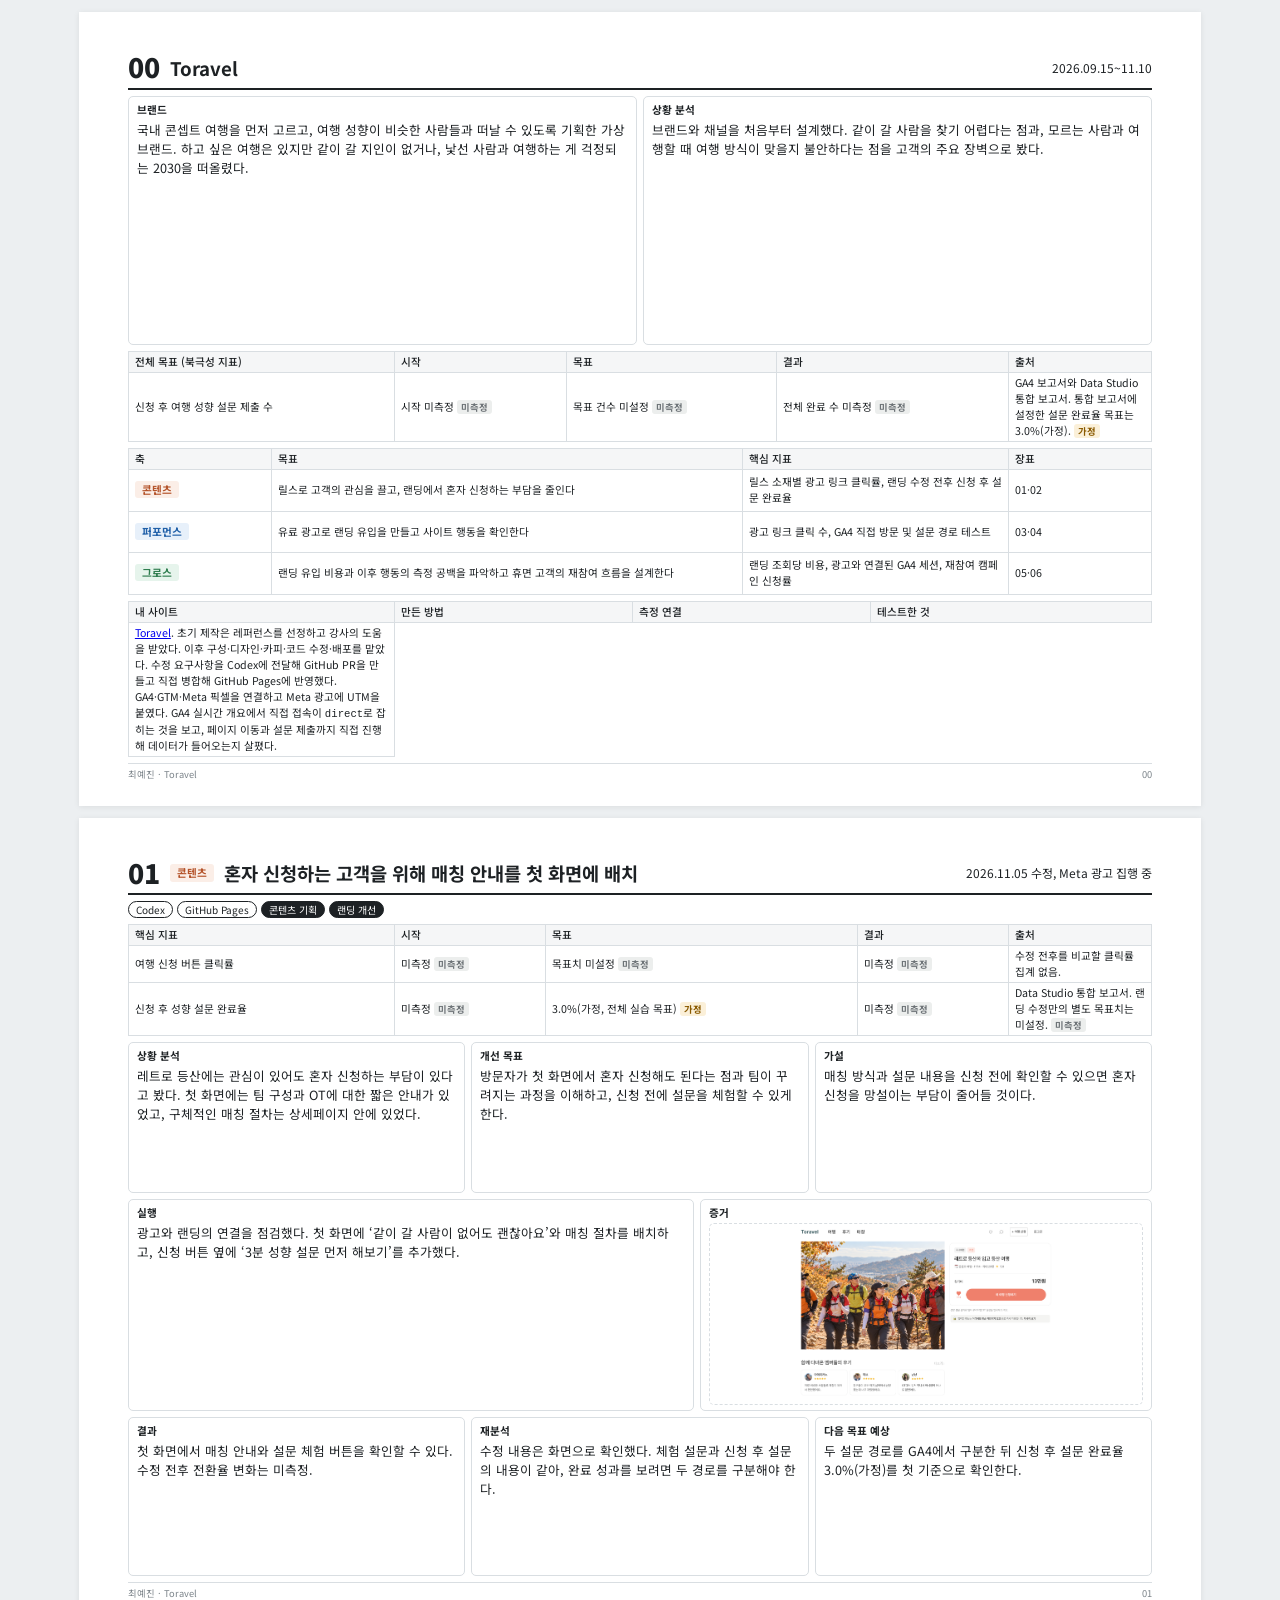
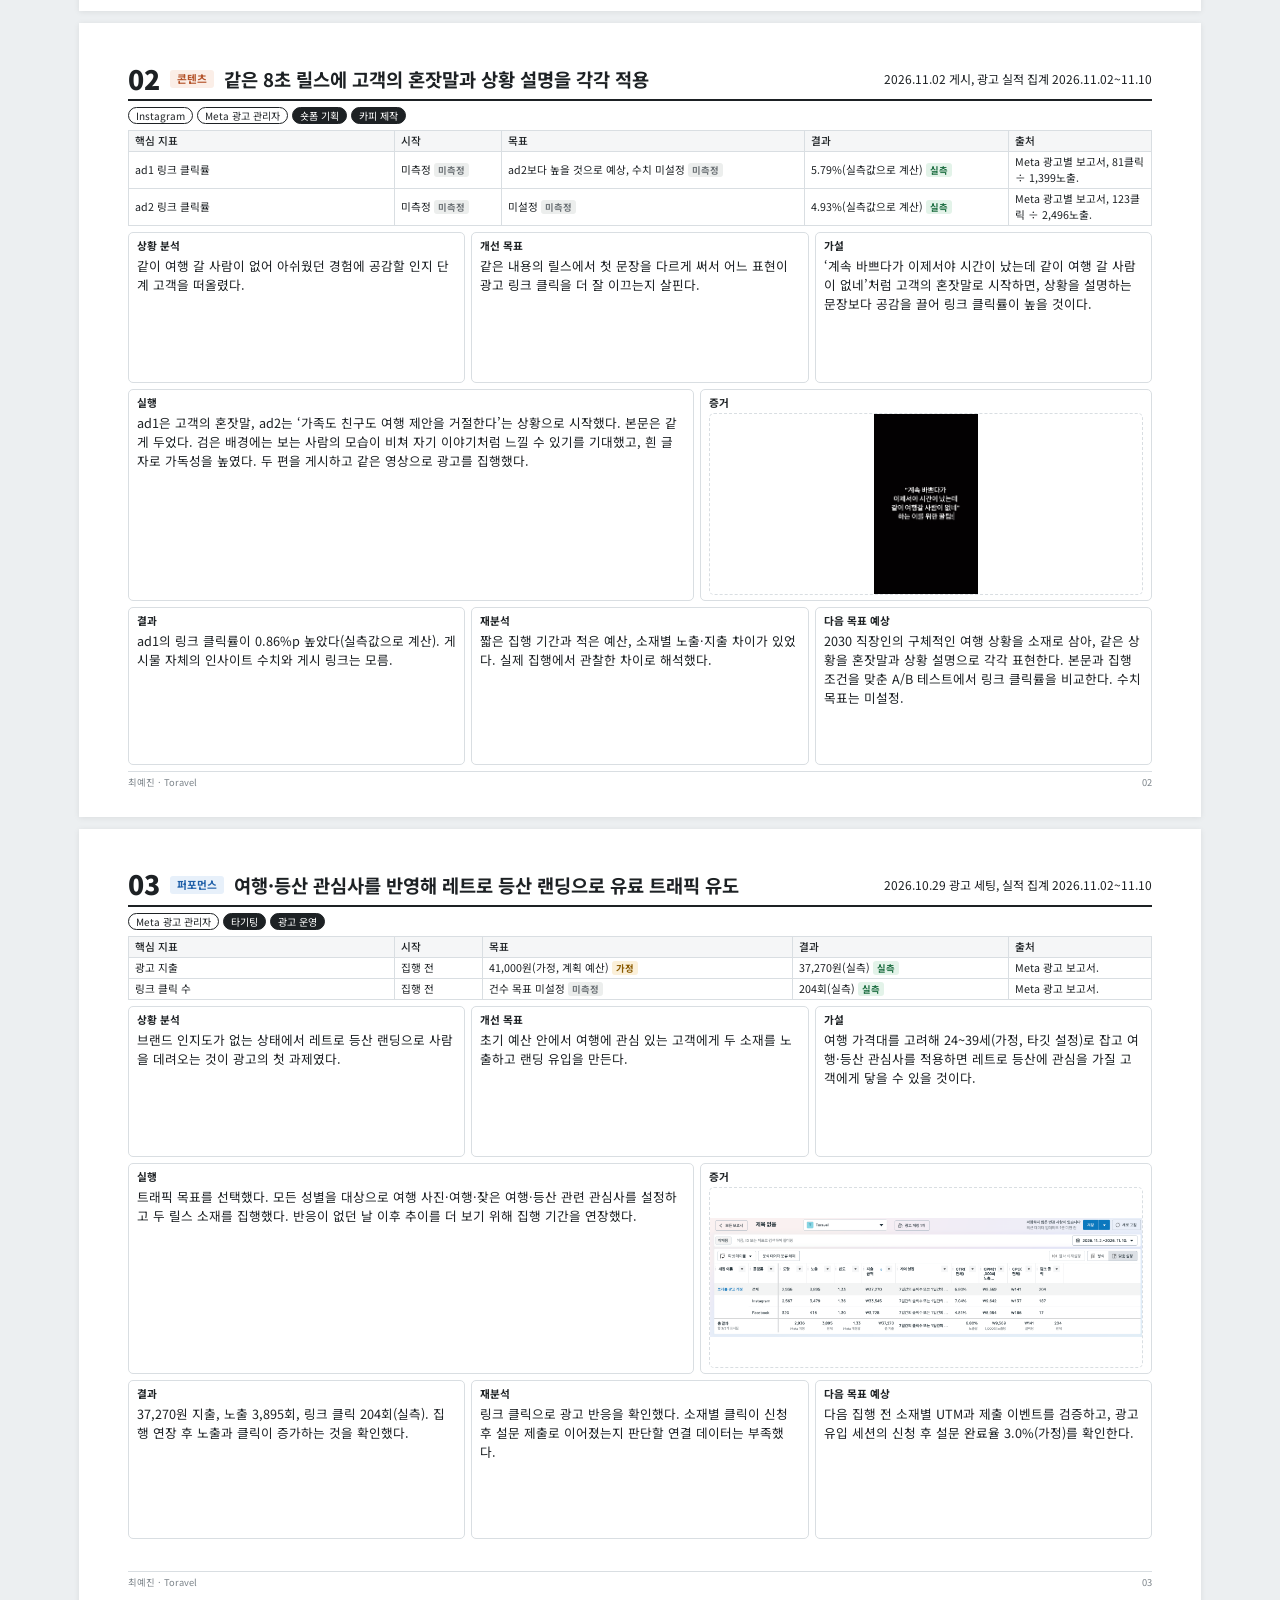
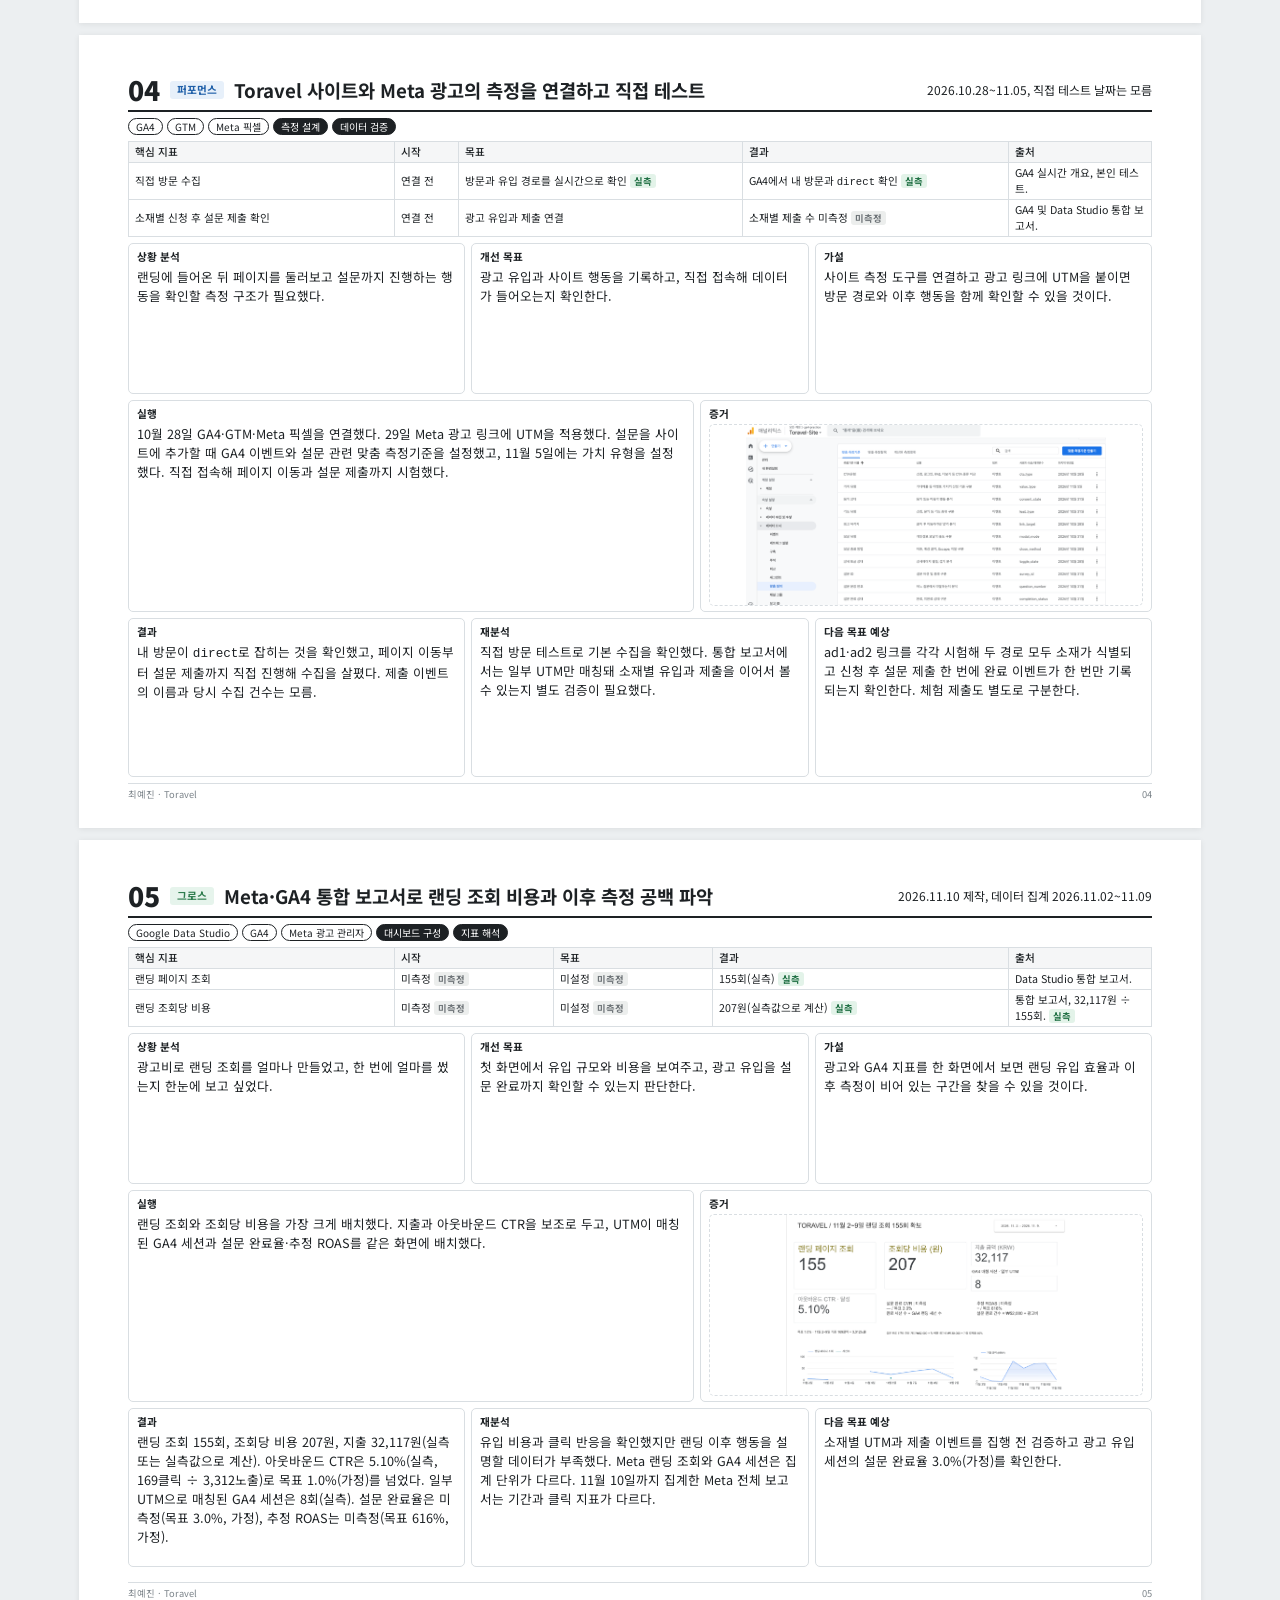
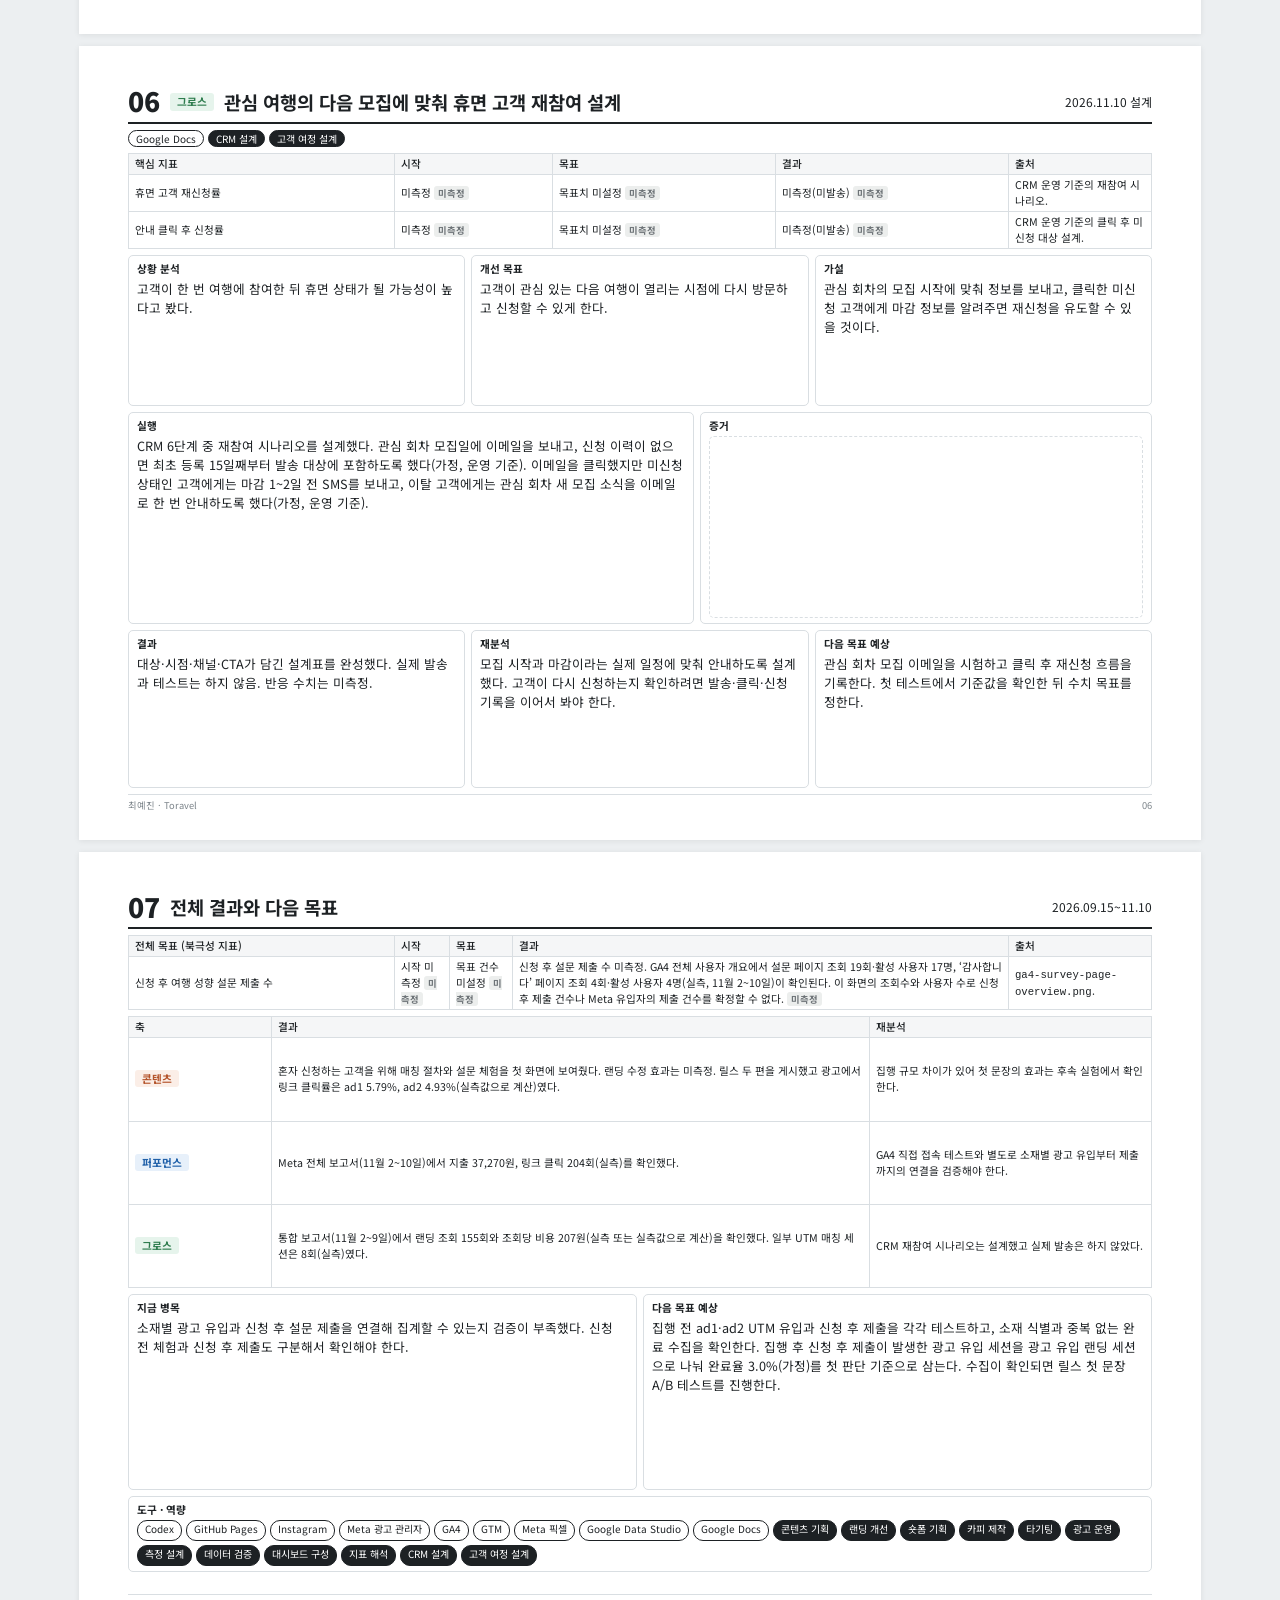
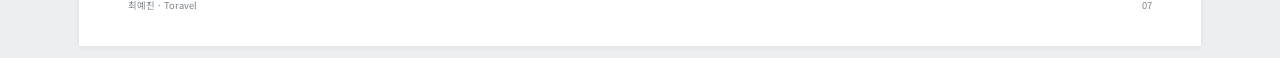
==== commit 40040e62: "Fill summary result and analysis cells" ====
--- a/portfolio/index.html
+++ b/portfolio/index.html
@@ -3,13 +3,6 @@
 <meta name="robots" content="noindex, nofollow">
 <title>최예진 포트폴리오</title>
 <link href="https://fonts.googleapis.com/css2?family=Noto+Sans+KR:wght@400;500;700;900&display=swap" rel="stylesheet">
-<!--
-  빈 템플릿. [ ] 자리는 전부 내 내용으로 바꾼다. PDF 저장 전에 [ ]가 하나도 남으면 안 된다.
-  00 브랜드·전체 목표 / 01~03 콘텐츠 / 04~06 퍼포먼스 / 07~09 그로스 / 10 전체 결과.
-  장을 더 넣으려면 같은 축 section을 복사하고 번호를 다시 매긴다.
-  도구 배지 <span class="b">GA4</span> · 역량 배지 <span class="b skill">측정 설계</span>
-  숫자 출처 <span class="tag real">실측</span> <span class="tag assume">가정</span> <span class="tag none">미측정</span>
--->
 <style>
 :root{--ink:#1d2124;--muted:#7b8389;--line:#d9dee2;--paper:#fff;--bg:#eceff1;
 --c:#b4532a;--c-bg:#fbeee7;--p:#1f5fa8;--p-bg:#e7f0fa;--g:#2f7d4f;--g-bg:#e6f4ec;
@@ -172,9 +165,9 @@
 <div class="hd"><span class="no">07</span><span class="ttl">전체 결과와 다음 목표</span><span class="period">2026.09.15~11.10</span></div>
 <table><tr><th style="width:26%">전체 목표 (북극성 지표)</th><th>시작</th><th>목표</th><th>결과</th><th style="width:14%">출처</th></tr><tr><td>신청 후 여행 성향 설문 제출 수</td><td>시작 미측정 <span class="tag none">미측정</span></td><td>목표 건수 미설정 <span class="tag none">미측정</span></td><td>신청 후 설문 제출 수 미측정. GA4 전체 사용자 개요에서 설문 페이지 조회 19회·활성 사용자 17명, ‘감사합니다’ 페이지 조회 4회·활성 사용자 4명(실측, 11월 2~10일)이 확인된다. 이 화면의 조회수와 사용자 수로 신청 후 제출 건수나 Meta 유입자의 제출 건수를 확정할 수 없다. <span class="tag none">미측정</span></td><td><code>ga4-survey-page-overview.png</code>.</td></tr></table>
 <table><tr><th style="width:14%">축</th><th>결과</th><th>재분석</th></tr>
-<tr style="height:22mm"><td><span class="ax c">콘텐츠</span></td><td>혼자 신청하는 고객을 위해 매칭 절차와 설문 체험을 첫 화면에 보여줬다. 랜딩 수정 효과는 미측정. 릴스 두 편을 게시했고 광고에서 링크 클릭률은 ad1 5.79%, ad2 4.93%(실측값으로 계산)였다. 집행 규모 차이가 있어 첫 문장의 효과는 후속 실험에서 확인한다.</td><td></td></tr>
-<tr style="height:22mm"><td><span class="ax p">퍼포먼스</span></td><td>Meta 전체 보고서(11월 2~10일)에서 지출 37,270원, 링크 클릭 204회(실측)를 확인했다. GA4 직접 접속 테스트와 별도로 소재별 광고 유입부터 제출까지의 연결을 검증해야 한다.</td><td></td></tr>
-<tr style="height:22mm"><td><span class="ax g">그로스</span></td><td>통합 보고서(11월 2~9일)에서 랜딩 조회 155회와 조회당 비용 207원(실측 또는 실측값으로 계산)을 확인했다. 일부 UTM 매칭 세션은 8회(실측)였다. CRM 재참여 시나리오는 설계했고 실제 발송은 하지 않았다.</td><td></td></tr></table>
+<tr style="height:22mm"><td><span class="ax c">콘텐츠</span></td><td>혼자 신청하는 고객을 위해 매칭 절차와 설문 체험을 첫 화면에 보여줬다. 랜딩 수정 효과는 미측정. 릴스 두 편을 게시했고 광고에서 링크 클릭률은 ad1 5.79%, ad2 4.93%(실측값으로 계산)였다.</td><td>집행 규모 차이가 있어 첫 문장의 효과는 후속 실험에서 확인한다.</td></tr>
+<tr style="height:22mm"><td><span class="ax p">퍼포먼스</span></td><td>Meta 전체 보고서(11월 2~10일)에서 지출 37,270원, 링크 클릭 204회(실측)를 확인했다.</td><td>GA4 직접 접속 테스트와 별도로 소재별 광고 유입부터 제출까지의 연결을 검증해야 한다.</td></tr>
+<tr style="height:22mm"><td><span class="ax g">그로스</span></td><td>통합 보고서(11월 2~9일)에서 랜딩 조회 155회와 조회당 비용 207원(실측 또는 실측값으로 계산)을 확인했다. 일부 UTM 매칭 세션은 8회(실측)였다.</td><td>CRM 재참여 시나리오는 설계했고 실제 발송은 하지 않았다.</td></tr></table>
 <div class="top2">
  <div class="box s5"><b>지금 병목</b><div>소재별 광고 유입과 신청 후 설문 제출을 연결해 집계할 수 있는지 검증이 부족했다. 신청 전 체험과 신청 후 제출도 구분해서 확인해야 한다.</div></div>
  <div class="box s5"><b>다음 목표 예상</b><div>집행 전 ad1·ad2 UTM 유입과 신청 후 제출을 각각 테스트하고, 소재 식별과 중복 없는 완료 수집을 확인한다. 집행 후 신청 후 제출이 발생한 광고 유입 세션을 광고 유입 랜딩 세션으로 나눠 완료율 3.0%(가정)를 첫 판단 기준으로 삼는다. 수집이 확인되면 릴스 첫 문장 A/B 테스트를 진행한다.</div></div>
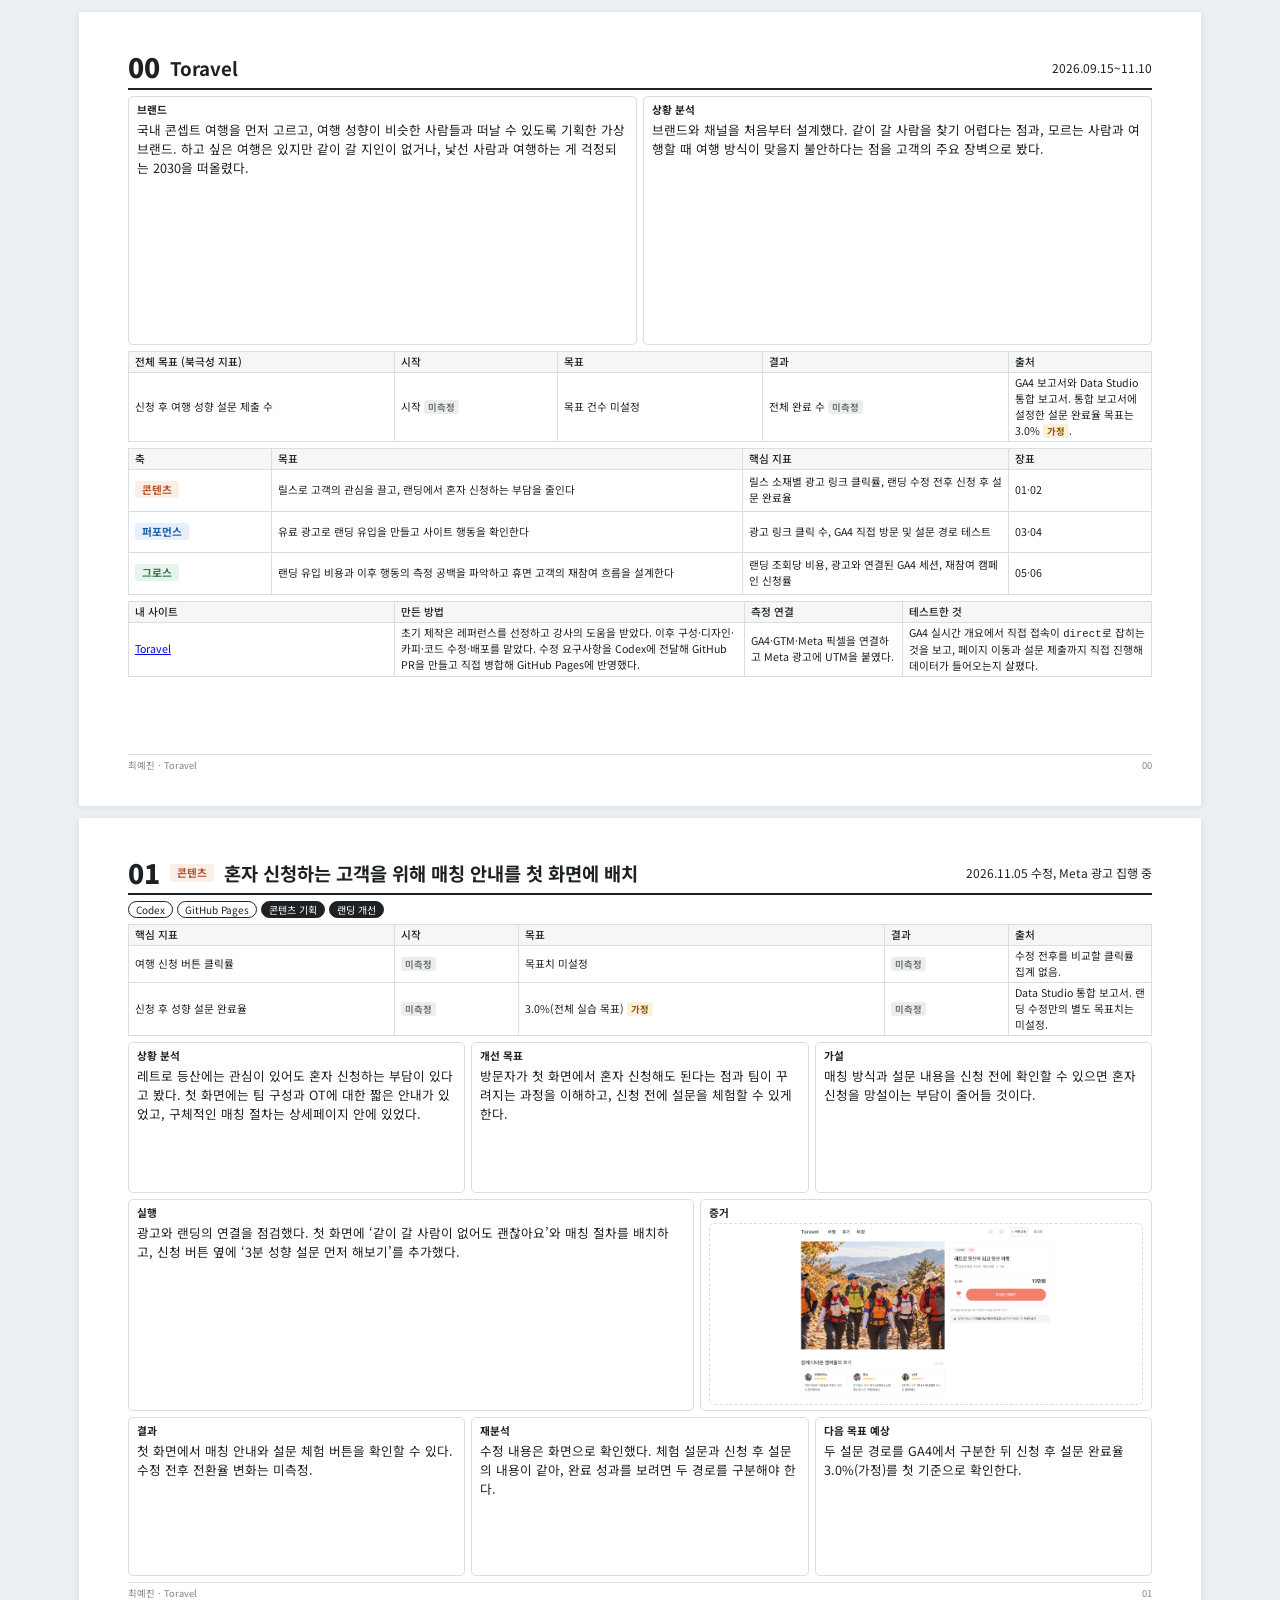
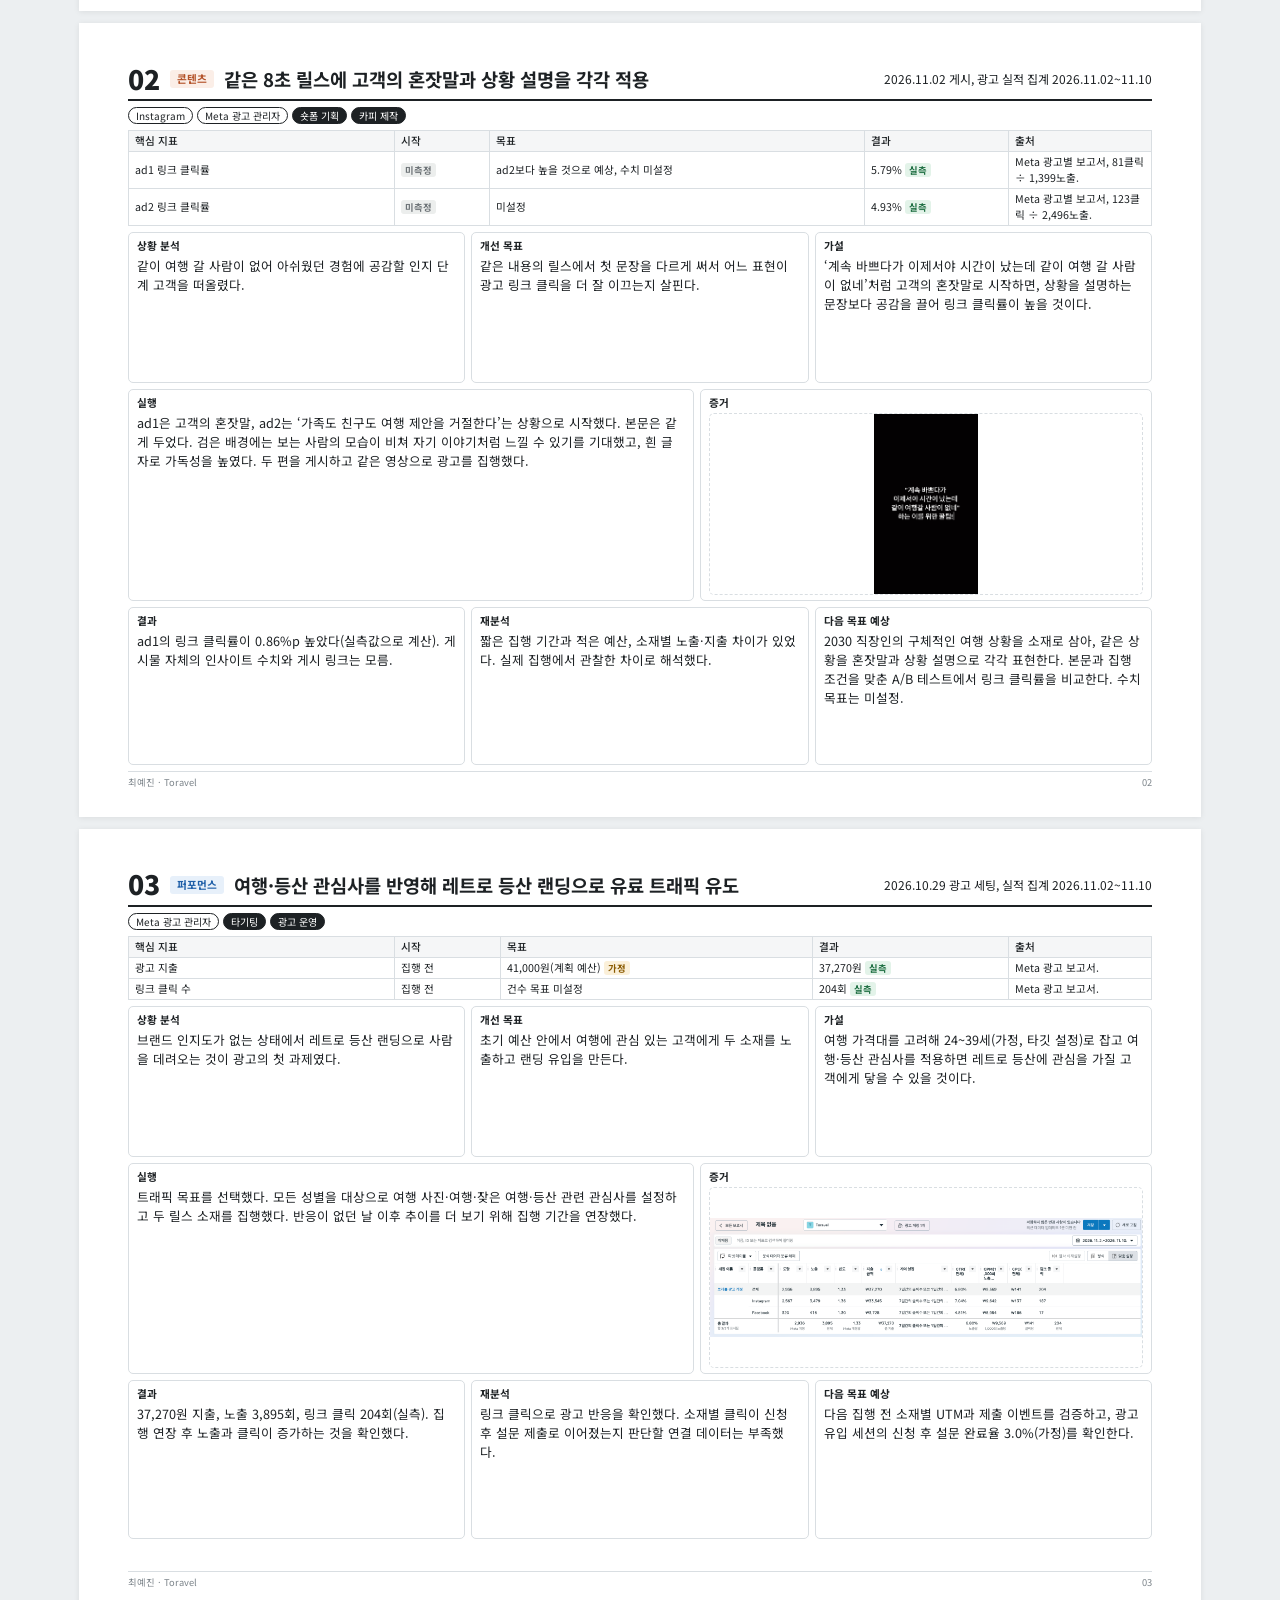
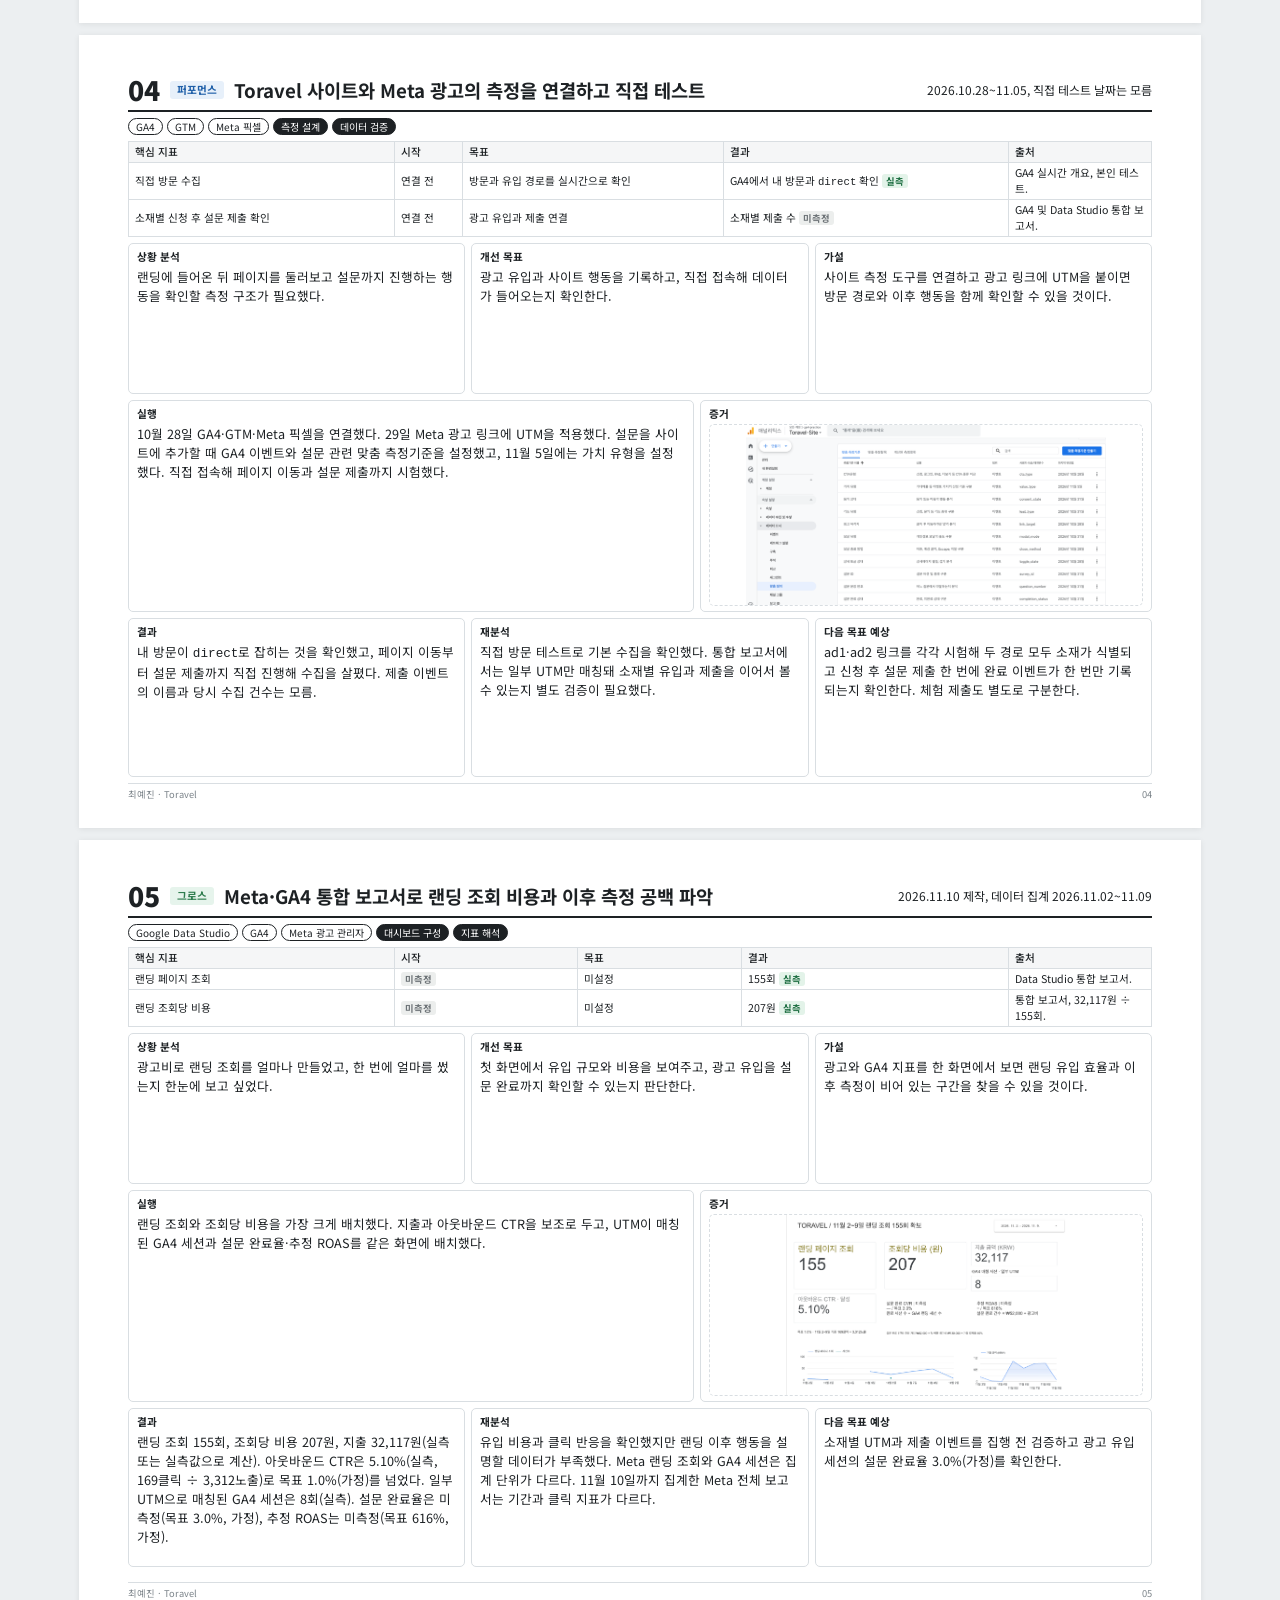
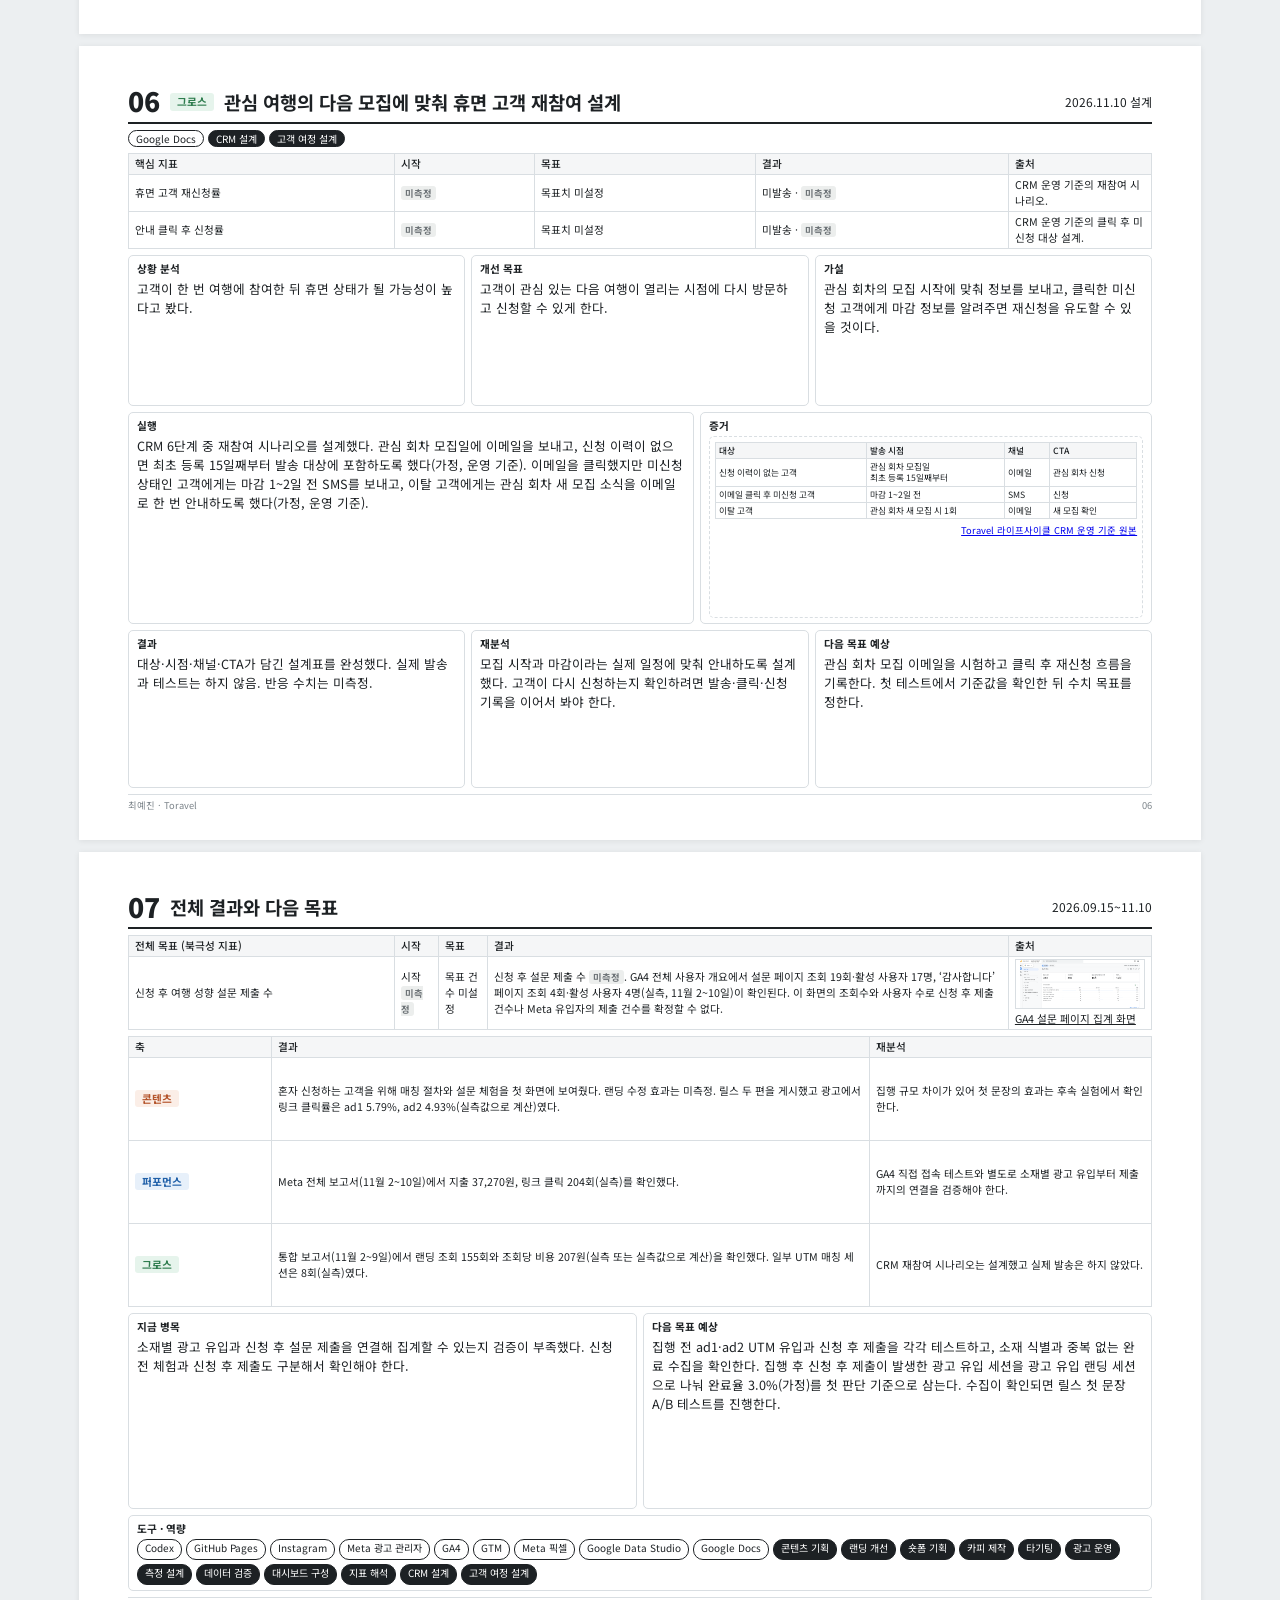
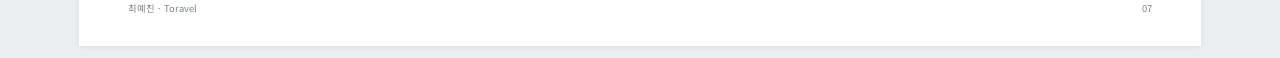
==== commit e213d16a: "Refine Toravel portfolio evidence and status badges" ====
--- a/portfolio/index.html
+++ b/portfolio/index.html
@@ -37,6 +37,12 @@
 th{background:#f5f6f7;font-weight:500}
 .shot{border:1px dashed var(--line);border-radius:5px;flex:1;overflow:hidden}
 .shot img{width:100%;height:100%;object-fit:contain}
+.shot.crm-evidence{padding:5px;display:flex;flex-direction:column;gap:4px;overflow:visible}
+.shot.crm-evidence table{font-size:6.5pt;line-height:1.3}
+.shot.crm-evidence th,.shot.crm-evidence td{height:auto;padding:2px 3px}
+.shot.crm-evidence a{font-size:7pt;text-align:right}
+.source-thumb{display:flex;flex-direction:column;gap:2px;color:inherit}
+.source-thumb img{width:100%;height:13mm;object-fit:contain;border:1px solid var(--line)}
 .tag{font-size:7pt;font-weight:700;border-radius:3px;padding:0 4px}
 .tag.real{color:var(--real);background:var(--real-bg)}.tag.assume{color:var(--assume);background:var(--assume-bg)}.tag.none{color:var(--none);background:var(--none-bg)}
 .ft{margin-top:auto;display:flex;justify-content:space-between;font-size:7pt;color:var(--muted);border-top:1px solid var(--line);padding-top:3px}
@@ -47,16 +53,16 @@
  <div class="box s4"><b>브랜드</b><div>국내 콘셉트 여행을 먼저 고르고, 여행 성향이 비슷한 사람들과 떠날 수 있도록 기획한 가상 브랜드. 하고 싶은 여행은 있지만 같이 갈 지인이 없거나, 낯선 사람과 여행하는 게 걱정되는 2030을 떠올렸다.</div></div>
  <div class="box s4"><b>상황 분석</b><div>브랜드와 채널을 처음부터 설계했다. 같이 갈 사람을 찾기 어렵다는 점과, 모르는 사람과 여행할 때 여행 방식이 맞을지 불안하다는 점을 고객의 주요 장벽으로 봤다.</div></div>
 </div>
-<table><tr><th style="width:26%">전체 목표 (북극성 지표)</th><th>시작</th><th>목표</th><th>결과</th><th style="width:14%">출처</th></tr><tr><td>신청 후 여행 성향 설문 제출 수</td><td>시작 미측정 <span class="tag none">미측정</span></td><td>목표 건수 미설정 <span class="tag none">미측정</span></td><td>전체 완료 수 미측정 <span class="tag none">미측정</span></td><td>GA4 보고서와 Data Studio 통합 보고서. 통합 보고서에 설정한 설문 완료율 목표는 3.0%(가정). <span class="tag assume">가정</span></td></tr></table>
+<table><tr><th style="width:26%">전체 목표 (북극성 지표)</th><th>시작</th><th>목표</th><th>결과</th><th style="width:14%">출처</th></tr><tr><td>신청 후 여행 성향 설문 제출 수</td><td>시작 <span class="tag none">미측정</span></td><td>목표 건수 미설정</td><td>전체 완료 수 <span class="tag none">미측정</span></td><td>GA4 보고서와 Data Studio 통합 보고서. 통합 보고서에 설정한 설문 완료율 목표는 3.0% <span class="tag assume">가정</span>.</td></tr></table>
 <table class="tall"><tr><th style="width:14%">축</th><th>목표</th><th style="width:26%">핵심 지표</th><th style="width:14%">장표</th></tr>
 <tr><td><span class="ax c">콘텐츠</span></td><td>릴스로 고객의 관심을 끌고, 랜딩에서 혼자 신청하는 부담을 줄인다</td><td>릴스 소재별 광고 링크 클릭률, 랜딩 수정 전후 신청 후 설문 완료율</td><td>01·02</td></tr>
 <tr><td><span class="ax p">퍼포먼스</span></td><td>유료 광고로 랜딩 유입을 만들고 사이트 행동을 확인한다</td><td>광고 링크 클릭 수, GA4 직접 방문 및 설문 경로 테스트</td><td>03·04</td></tr>
 <tr><td><span class="ax g">그로스</span></td><td>랜딩 유입 비용과 이후 행동의 측정 공백을 파악하고 휴면 고객의 재참여 흐름을 설계한다</td><td>랜딩 조회당 비용, 광고와 연결된 GA4 세션, 재참여 캠페인 신청률</td><td>05·06</td></tr></table>
-<table class="tall"><tr><th style="width:26%">내 사이트</th><th>만든 방법</th><th>측정 연결</th><th>테스트한 것</th></tr><tr><td><a href="https://yejin9726.github.io/Toravel-Site/">Toravel</a>. 초기 제작은 레퍼런스를 선정하고 강사의 도움을 받았다. 이후 구성·디자인·카피·코드 수정·배포를 맡았다. 수정 요구사항을 Codex에 전달해 GitHub PR을 만들고 직접 병합해 GitHub Pages에 반영했다. GA4·GTM·Meta 픽셀을 연결하고 Meta 광고에 UTM을 붙였다. GA4 실시간 개요에서 직접 접속이 <code>direct</code>로 잡히는 것을 보고, 페이지 이동과 설문 제출까지 직접 진행해 데이터가 들어오는지 살폈다.</td></tr></table>
+<table class="tall"><tr><th style="width:26%">내 사이트</th><th>만든 방법</th><th>측정 연결</th><th>테스트한 것</th></tr><tr><td><a href="https://yejin9726.github.io/Toravel-Site/">Toravel</a></td><td>초기 제작은 레퍼런스를 선정하고 강사의 도움을 받았다. 이후 구성·디자인·카피·코드 수정·배포를 맡았다. 수정 요구사항을 Codex에 전달해 GitHub PR을 만들고 직접 병합해 GitHub Pages에 반영했다.</td><td>GA4·GTM·Meta 픽셀을 연결하고 Meta 광고에 UTM을 붙였다.</td><td>GA4 실시간 개요에서 직접 접속이 <code>direct</code>로 잡히는 것을 보고, 페이지 이동과 설문 제출까지 직접 진행해 데이터가 들어오는지 살폈다.</td></tr></table>
 <div class="ft"><span>최예진 · Toravel</span><span>00</span></div></section><section class="page">
 <div class="hd"><span class="no">01</span><span class="ax c">콘텐츠</span><span class="ttl">혼자 신청하는 고객을 위해 매칭 안내를 첫 화면에 배치</span><span class="period">2026.11.05 수정, Meta 광고 집행 중</span></div>
 <div class="badges"><span class="b">Codex</span><span class="b">GitHub Pages</span><span class="b skill">콘텐츠 기획</span><span class="b skill">랜딩 개선</span></div>
-<table><tr><th style="width:26%">핵심 지표</th><th>시작</th><th>목표</th><th>결과</th><th style="width:14%">출처</th></tr><tr><td>여행 신청 버튼 클릭률</td><td>미측정 <span class="tag none">미측정</span></td><td>목표치 미설정 <span class="tag none">미측정</span></td><td>미측정 <span class="tag none">미측정</span></td><td>수정 전후를 비교할 클릭률 집계 없음.</td></tr><tr><td>신청 후 성향 설문 완료율</td><td>미측정 <span class="tag none">미측정</span></td><td>3.0%(가정, 전체 실습 목표) <span class="tag assume">가정</span></td><td>미측정 <span class="tag none">미측정</span></td><td>Data Studio 통합 보고서. 랜딩 수정만의 별도 목표치는 미설정. <span class="tag none">미측정</span></td></tr></table>
+<table><tr><th style="width:26%">핵심 지표</th><th>시작</th><th>목표</th><th>결과</th><th style="width:14%">출처</th></tr><tr><td>여행 신청 버튼 클릭률</td><td><span class="tag none">미측정</span></td><td>목표치 미설정</td><td><span class="tag none">미측정</span></td><td>수정 전후를 비교할 클릭률 집계 없음.</td></tr><tr><td>신청 후 성향 설문 완료율</td><td><span class="tag none">미측정</span></td><td>3.0%(전체 실습 목표) <span class="tag assume">가정</span></td><td><span class="tag none">미측정</span></td><td>Data Studio 통합 보고서. 랜딩 수정만의 별도 목표치는 미설정.</td></tr></table>
 <div class="row3">
  <div class="box s1"><b>상황 분석</b><div>레트로 등산에는 관심이 있어도 혼자 신청하는 부담이 있다고 봤다. 첫 화면에는 팀 구성과 OT에 대한 짧은 안내가 있었고, 구체적인 매칭 절차는 상세페이지 안에 있었다.</div></div>
  <div class="box s1"><b>개선 목표</b><div>방문자가 첫 화면에서 혼자 신청해도 된다는 점과 팀이 꾸려지는 과정을 이해하고, 신청 전에 설문을 체험할 수 있게 한다.</div></div>
@@ -74,7 +80,7 @@
 <div class="ft"><span>최예진 · Toravel</span><span>01</span></div></section><section class="page">
 <div class="hd"><span class="no">02</span><span class="ax c">콘텐츠</span><span class="ttl">같은 8초 릴스에 고객의 혼잣말과 상황 설명을 각각 적용</span><span class="period">2026.11.02 게시, 광고 실적 집계 2026.11.02~11.10</span></div>
 <div class="badges"><span class="b">Instagram</span><span class="b">Meta 광고 관리자</span><span class="b skill">숏폼 기획</span><span class="b skill">카피 제작</span></div>
-<table><tr><th style="width:26%">핵심 지표</th><th>시작</th><th>목표</th><th>결과</th><th style="width:14%">출처</th></tr><tr><td>ad1 링크 클릭률</td><td>미측정 <span class="tag none">미측정</span></td><td>ad2보다 높을 것으로 예상, 수치 미설정 <span class="tag none">미측정</span></td><td>5.79%(실측값으로 계산) <span class="tag real">실측</span></td><td>Meta 광고별 보고서, 81클릭 ÷ 1,399노출.</td></tr><tr><td>ad2 링크 클릭률</td><td>미측정 <span class="tag none">미측정</span></td><td>미설정 <span class="tag none">미측정</span></td><td>4.93%(실측값으로 계산) <span class="tag real">실측</span></td><td>Meta 광고별 보고서, 123클릭 ÷ 2,496노출.</td></tr></table>
+<table><tr><th style="width:26%">핵심 지표</th><th>시작</th><th>목표</th><th>결과</th><th style="width:14%">출처</th></tr><tr><td>ad1 링크 클릭률</td><td><span class="tag none">미측정</span></td><td>ad2보다 높을 것으로 예상, 수치 미설정</td><td>5.79% <span class="tag real">실측</span></td><td>Meta 광고별 보고서, 81클릭 ÷ 1,399노출.</td></tr><tr><td>ad2 링크 클릭률</td><td><span class="tag none">미측정</span></td><td>미설정</td><td>4.93% <span class="tag real">실측</span></td><td>Meta 광고별 보고서, 123클릭 ÷ 2,496노출.</td></tr></table>
 <div class="row3">
  <div class="box s1"><b>상황 분석</b><div>같이 여행 갈 사람이 없어 아쉬웠던 경험에 공감할 인지 단계 고객을 떠올렸다.</div></div>
  <div class="box s1"><b>개선 목표</b><div>같은 내용의 릴스에서 첫 문장을 다르게 써서 어느 표현이 광고 링크 클릭을 더 잘 이끄는지 살핀다.</div></div>
@@ -92,7 +98,7 @@
 <div class="ft"><span>최예진 · Toravel</span><span>02</span></div></section><section class="page">
 <div class="hd"><span class="no">03</span><span class="ax p">퍼포먼스</span><span class="ttl">여행·등산 관심사를 반영해 레트로 등산 랜딩으로 유료 트래픽 유도</span><span class="period">2026.10.29 광고 세팅, 실적 집계 2026.11.02~11.10</span></div>
 <div class="badges"><span class="b">Meta 광고 관리자</span><span class="b skill">타기팅</span><span class="b skill">광고 운영</span></div>
-<table><tr><th style="width:26%">핵심 지표</th><th>시작</th><th>목표</th><th>결과</th><th style="width:14%">출처</th></tr><tr><td>광고 지출</td><td>집행 전</td><td>41,000원(가정, 계획 예산) <span class="tag assume">가정</span></td><td>37,270원(실측) <span class="tag real">실측</span></td><td>Meta 광고 보고서.</td></tr><tr><td>링크 클릭 수</td><td>집행 전</td><td>건수 목표 미설정 <span class="tag none">미측정</span></td><td>204회(실측) <span class="tag real">실측</span></td><td>Meta 광고 보고서.</td></tr></table>
+<table><tr><th style="width:26%">핵심 지표</th><th>시작</th><th>목표</th><th>결과</th><th style="width:14%">출처</th></tr><tr><td>광고 지출</td><td>집행 전</td><td>41,000원(계획 예산) <span class="tag assume">가정</span></td><td>37,270원 <span class="tag real">실측</span></td><td>Meta 광고 보고서.</td></tr><tr><td>링크 클릭 수</td><td>집행 전</td><td>건수 목표 미설정</td><td>204회 <span class="tag real">실측</span></td><td>Meta 광고 보고서.</td></tr></table>
 <div class="row3">
  <div class="box s1"><b>상황 분석</b><div>브랜드 인지도가 없는 상태에서 레트로 등산 랜딩으로 사람을 데려오는 것이 광고의 첫 과제였다.</div></div>
  <div class="box s1"><b>개선 목표</b><div>초기 예산 안에서 여행에 관심 있는 고객에게 두 소재를 노출하고 랜딩 유입을 만든다.</div></div>
@@ -110,7 +116,7 @@
 <div class="ft"><span>최예진 · Toravel</span><span>03</span></div></section><section class="page">
 <div class="hd"><span class="no">04</span><span class="ax p">퍼포먼스</span><span class="ttl">Toravel 사이트와 Meta 광고의 측정을 연결하고 직접 테스트</span><span class="period">2026.10.28~11.05, 직접 테스트 날짜는 모름</span></div>
 <div class="badges"><span class="b">GA4</span><span class="b">GTM</span><span class="b">Meta 픽셀</span><span class="b skill">측정 설계</span><span class="b skill">데이터 검증</span></div>
-<table><tr><th style="width:26%">핵심 지표</th><th>시작</th><th>목표</th><th>결과</th><th style="width:14%">출처</th></tr><tr><td>직접 방문 수집</td><td>연결 전</td><td>방문과 유입 경로를 실시간으로 확인 <span class="tag real">실측</span></td><td>GA4에서 내 방문과 <code>direct</code> 확인 <span class="tag real">실측</span></td><td>GA4 실시간 개요, 본인 테스트.</td></tr><tr><td>소재별 신청 후 설문 제출 확인</td><td>연결 전</td><td>광고 유입과 제출 연결</td><td>소재별 제출 수 미측정 <span class="tag none">미측정</span></td><td>GA4 및 Data Studio 통합 보고서.</td></tr></table>
+<table><tr><th style="width:26%">핵심 지표</th><th>시작</th><th>목표</th><th>결과</th><th style="width:14%">출처</th></tr><tr><td>직접 방문 수집</td><td>연결 전</td><td>방문과 유입 경로를 실시간으로 확인</td><td>GA4에서 내 방문과 <code>direct</code> 확인 <span class="tag real">실측</span></td><td>GA4 실시간 개요, 본인 테스트.</td></tr><tr><td>소재별 신청 후 설문 제출 확인</td><td>연결 전</td><td>광고 유입과 제출 연결</td><td>소재별 제출 수 <span class="tag none">미측정</span></td><td>GA4 및 Data Studio 통합 보고서.</td></tr></table>
 <div class="row3">
  <div class="box s1"><b>상황 분석</b><div>랜딩에 들어온 뒤 페이지를 둘러보고 설문까지 진행하는 행동을 확인할 측정 구조가 필요했다.</div></div>
  <div class="box s1"><b>개선 목표</b><div>광고 유입과 사이트 행동을 기록하고, 직접 접속해 데이터가 들어오는지 확인한다.</div></div>
@@ -128,7 +134,7 @@
 <div class="ft"><span>최예진 · Toravel</span><span>04</span></div></section><section class="page">
 <div class="hd"><span class="no">05</span><span class="ax g">그로스</span><span class="ttl">Meta·GA4 통합 보고서로 랜딩 조회 비용과 이후 측정 공백 파악</span><span class="period">2026.11.10 제작, 데이터 집계 2026.11.02~11.09</span></div>
 <div class="badges"><span class="b">Google Data Studio</span><span class="b">GA4</span><span class="b">Meta 광고 관리자</span><span class="b skill">대시보드 구성</span><span class="b skill">지표 해석</span></div>
-<table><tr><th style="width:26%">핵심 지표</th><th>시작</th><th>목표</th><th>결과</th><th style="width:14%">출처</th></tr><tr><td>랜딩 페이지 조회</td><td>미측정 <span class="tag none">미측정</span></td><td>미설정 <span class="tag none">미측정</span></td><td>155회(실측) <span class="tag real">실측</span></td><td>Data Studio 통합 보고서.</td></tr><tr><td>랜딩 조회당 비용</td><td>미측정 <span class="tag none">미측정</span></td><td>미설정 <span class="tag none">미측정</span></td><td>207원(실측값으로 계산) <span class="tag real">실측</span></td><td>통합 보고서, 32,117원 ÷ 155회. <span class="tag real">실측</span></td></tr></table>
+<table><tr><th style="width:26%">핵심 지표</th><th>시작</th><th>목표</th><th>결과</th><th style="width:14%">출처</th></tr><tr><td>랜딩 페이지 조회</td><td><span class="tag none">미측정</span></td><td>미설정</td><td>155회 <span class="tag real">실측</span></td><td>Data Studio 통합 보고서.</td></tr><tr><td>랜딩 조회당 비용</td><td><span class="tag none">미측정</span></td><td>미설정</td><td>207원 <span class="tag real">실측</span></td><td>통합 보고서, 32,117원 ÷ 155회.</td></tr></table>
 <div class="row3">
  <div class="box s1"><b>상황 분석</b><div>광고비로 랜딩 조회를 얼마나 만들었고, 한 번에 얼마를 썼는지 한눈에 보고 싶었다.</div></div>
  <div class="box s1"><b>개선 목표</b><div>첫 화면에서 유입 규모와 비용을 보여주고, 광고 유입을 설문 완료까지 확인할 수 있는지 판단한다.</div></div>
@@ -146,7 +152,7 @@
 <div class="ft"><span>최예진 · Toravel</span><span>05</span></div></section><section class="page">
 <div class="hd"><span class="no">06</span><span class="ax g">그로스</span><span class="ttl">관심 여행의 다음 모집에 맞춰 휴면 고객 재참여 설계</span><span class="period">2026.11.10 설계</span></div>
 <div class="badges"><span class="b">Google Docs</span><span class="b skill">CRM 설계</span><span class="b skill">고객 여정 설계</span></div>
-<table><tr><th style="width:26%">핵심 지표</th><th>시작</th><th>목표</th><th>결과</th><th style="width:14%">출처</th></tr><tr><td>휴면 고객 재신청률</td><td>미측정 <span class="tag none">미측정</span></td><td>목표치 미설정 <span class="tag none">미측정</span></td><td>미측정(미발송) <span class="tag none">미측정</span></td><td>CRM 운영 기준의 재참여 시나리오.</td></tr><tr><td>안내 클릭 후 신청률</td><td>미측정 <span class="tag none">미측정</span></td><td>목표치 미설정 <span class="tag none">미측정</span></td><td>미측정(미발송) <span class="tag none">미측정</span></td><td>CRM 운영 기준의 클릭 후 미신청 대상 설계.</td></tr></table>
+<table><tr><th style="width:26%">핵심 지표</th><th>시작</th><th>목표</th><th>결과</th><th style="width:14%">출처</th></tr><tr><td>휴면 고객 재신청률</td><td><span class="tag none">미측정</span></td><td>목표치 미설정</td><td>미발송 · <span class="tag none">미측정</span></td><td>CRM 운영 기준의 재참여 시나리오.</td></tr><tr><td>안내 클릭 후 신청률</td><td><span class="tag none">미측정</span></td><td>목표치 미설정</td><td>미발송 · <span class="tag none">미측정</span></td><td>CRM 운영 기준의 클릭 후 미신청 대상 설계.</td></tr></table>
 <div class="row3">
  <div class="box s1"><b>상황 분석</b><div>고객이 한 번 여행에 참여한 뒤 휴면 상태가 될 가능성이 높다고 봤다.</div></div>
  <div class="box s1"><b>개선 목표</b><div>고객이 관심 있는 다음 여행이 열리는 시점에 다시 방문하고 신청할 수 있게 한다.</div></div>
@@ -154,7 +160,7 @@
 </div>
 <div class="row2">
  <div class="box s2"><b>실행</b><div>CRM 6단계 중 재참여 시나리오를 설계했다. 관심 회차 모집일에 이메일을 보내고, 신청 이력이 없으면 최초 등록 15일째부터 발송 대상에 포함하도록 했다(가정, 운영 기준). 이메일을 클릭했지만 미신청 상태인 고객에게는 마감 1~2일 전 SMS를 보내고, 이탈 고객에게는 관심 회차 새 모집 소식을 이메일로 한 번 안내하도록 했다(가정, 운영 기준).</div></div>
- <div class="box s2"><b>증거</b><div class="shot"></div></div>
+ <div class="box s2"><b>증거</b><div class="shot crm-evidence"><table><tr><th>대상</th><th>발송 시점</th><th>채널</th><th>CTA</th></tr><tr><td>신청 이력이 없는 고객</td><td>관심 회차 모집일<br>최초 등록 15일째부터</td><td>이메일</td><td>관심 회차 신청</td></tr><tr><td>이메일 클릭 후 미신청 고객</td><td>마감 1~2일 전</td><td>SMS</td><td>신청</td></tr><tr><td>이탈 고객</td><td>관심 회차 새 모집 시 1회</td><td>이메일</td><td>새 모집 확인</td></tr></table><a href="https://docs.google.com/document/d/1-RnZQvriw99GzP6uATY0LOh_XJ5FixkMSTjPOwTKuMs/edit">Toravel 라이프사이클 CRM 운영 기준 원본</a></div></div>
 </div>
 <div class="row3">
  <div class="box s3"><b>결과</b><div>대상·시점·채널·CTA가 담긴 설계표를 완성했다. 실제 발송과 테스트는 하지 않음. 반응 수치는 미측정.</div></div>
@@ -163,7 +169,7 @@
 </div>
 <div class="ft"><span>최예진 · Toravel</span><span>06</span></div></section><section class="page">
 <div class="hd"><span class="no">07</span><span class="ttl">전체 결과와 다음 목표</span><span class="period">2026.09.15~11.10</span></div>
-<table><tr><th style="width:26%">전체 목표 (북극성 지표)</th><th>시작</th><th>목표</th><th>결과</th><th style="width:14%">출처</th></tr><tr><td>신청 후 여행 성향 설문 제출 수</td><td>시작 미측정 <span class="tag none">미측정</span></td><td>목표 건수 미설정 <span class="tag none">미측정</span></td><td>신청 후 설문 제출 수 미측정. GA4 전체 사용자 개요에서 설문 페이지 조회 19회·활성 사용자 17명, ‘감사합니다’ 페이지 조회 4회·활성 사용자 4명(실측, 11월 2~10일)이 확인된다. 이 화면의 조회수와 사용자 수로 신청 후 제출 건수나 Meta 유입자의 제출 건수를 확정할 수 없다. <span class="tag none">미측정</span></td><td><code>ga4-survey-page-overview.png</code>.</td></tr></table>
+<table><tr><th style="width:26%">전체 목표 (북극성 지표)</th><th>시작</th><th>목표</th><th>결과</th><th style="width:14%">출처</th></tr><tr><td>신청 후 여행 성향 설문 제출 수</td><td>시작 <span class="tag none">미측정</span></td><td>목표 건수 미설정</td><td>신청 후 설문 제출 수 <span class="tag none">미측정</span>. GA4 전체 사용자 개요에서 설문 페이지 조회 19회·활성 사용자 17명, ‘감사합니다’ 페이지 조회 4회·활성 사용자 4명(실측, 11월 2~10일)이 확인된다. 이 화면의 조회수와 사용자 수로 신청 후 제출 건수나 Meta 유입자의 제출 건수를 확정할 수 없다.</td><td><a class="source-thumb" href="img/ga4-survey-page-overview.png"><img src="img/ga4-survey-page-overview.png" alt="GA4 설문 페이지 집계 화면"><span>GA4 설문 페이지 집계 화면</span></a></td></tr></table>
 <table><tr><th style="width:14%">축</th><th>결과</th><th>재분석</th></tr>
 <tr style="height:22mm"><td><span class="ax c">콘텐츠</span></td><td>혼자 신청하는 고객을 위해 매칭 절차와 설문 체험을 첫 화면에 보여줬다. 랜딩 수정 효과는 미측정. 릴스 두 편을 게시했고 광고에서 링크 클릭률은 ad1 5.79%, ad2 4.93%(실측값으로 계산)였다.</td><td>집행 규모 차이가 있어 첫 문장의 효과는 후속 실험에서 확인한다.</td></tr>
 <tr style="height:22mm"><td><span class="ax p">퍼포먼스</span></td><td>Meta 전체 보고서(11월 2~10일)에서 지출 37,270원, 링크 클릭 204회(실측)를 확인했다.</td><td>GA4 직접 접속 테스트와 별도로 소재별 광고 유입부터 제출까지의 연결을 검증해야 한다.</td></tr>
@@ -174,4 +180,4 @@
 </div>
 <div class="box"><b>도구 · 역량</b><div class="badges" style="min-height:12mm"><span class="b">Codex</span><span class="b">GitHub Pages</span><span class="b">Instagram</span><span class="b">Meta 광고 관리자</span><span class="b">GA4</span><span class="b">GTM</span><span class="b">Meta 픽셀</span><span class="b">Google Data Studio</span><span class="b">Google Docs</span><span class="b skill">콘텐츠 기획</span><span class="b skill">랜딩 개선</span><span class="b skill">숏폼 기획</span><span class="b skill">카피 제작</span><span class="b skill">타기팅</span><span class="b skill">광고 운영</span><span class="b skill">측정 설계</span><span class="b skill">데이터 검증</span><span class="b skill">대시보드 구성</span><span class="b skill">지표 해석</span><span class="b skill">CRM 설계</span><span class="b skill">고객 여정 설계</span></div></div>
 <div class="ft"><span>최예진 · Toravel</span><span>07</span></div></section>
-</body></html>+</body></html>
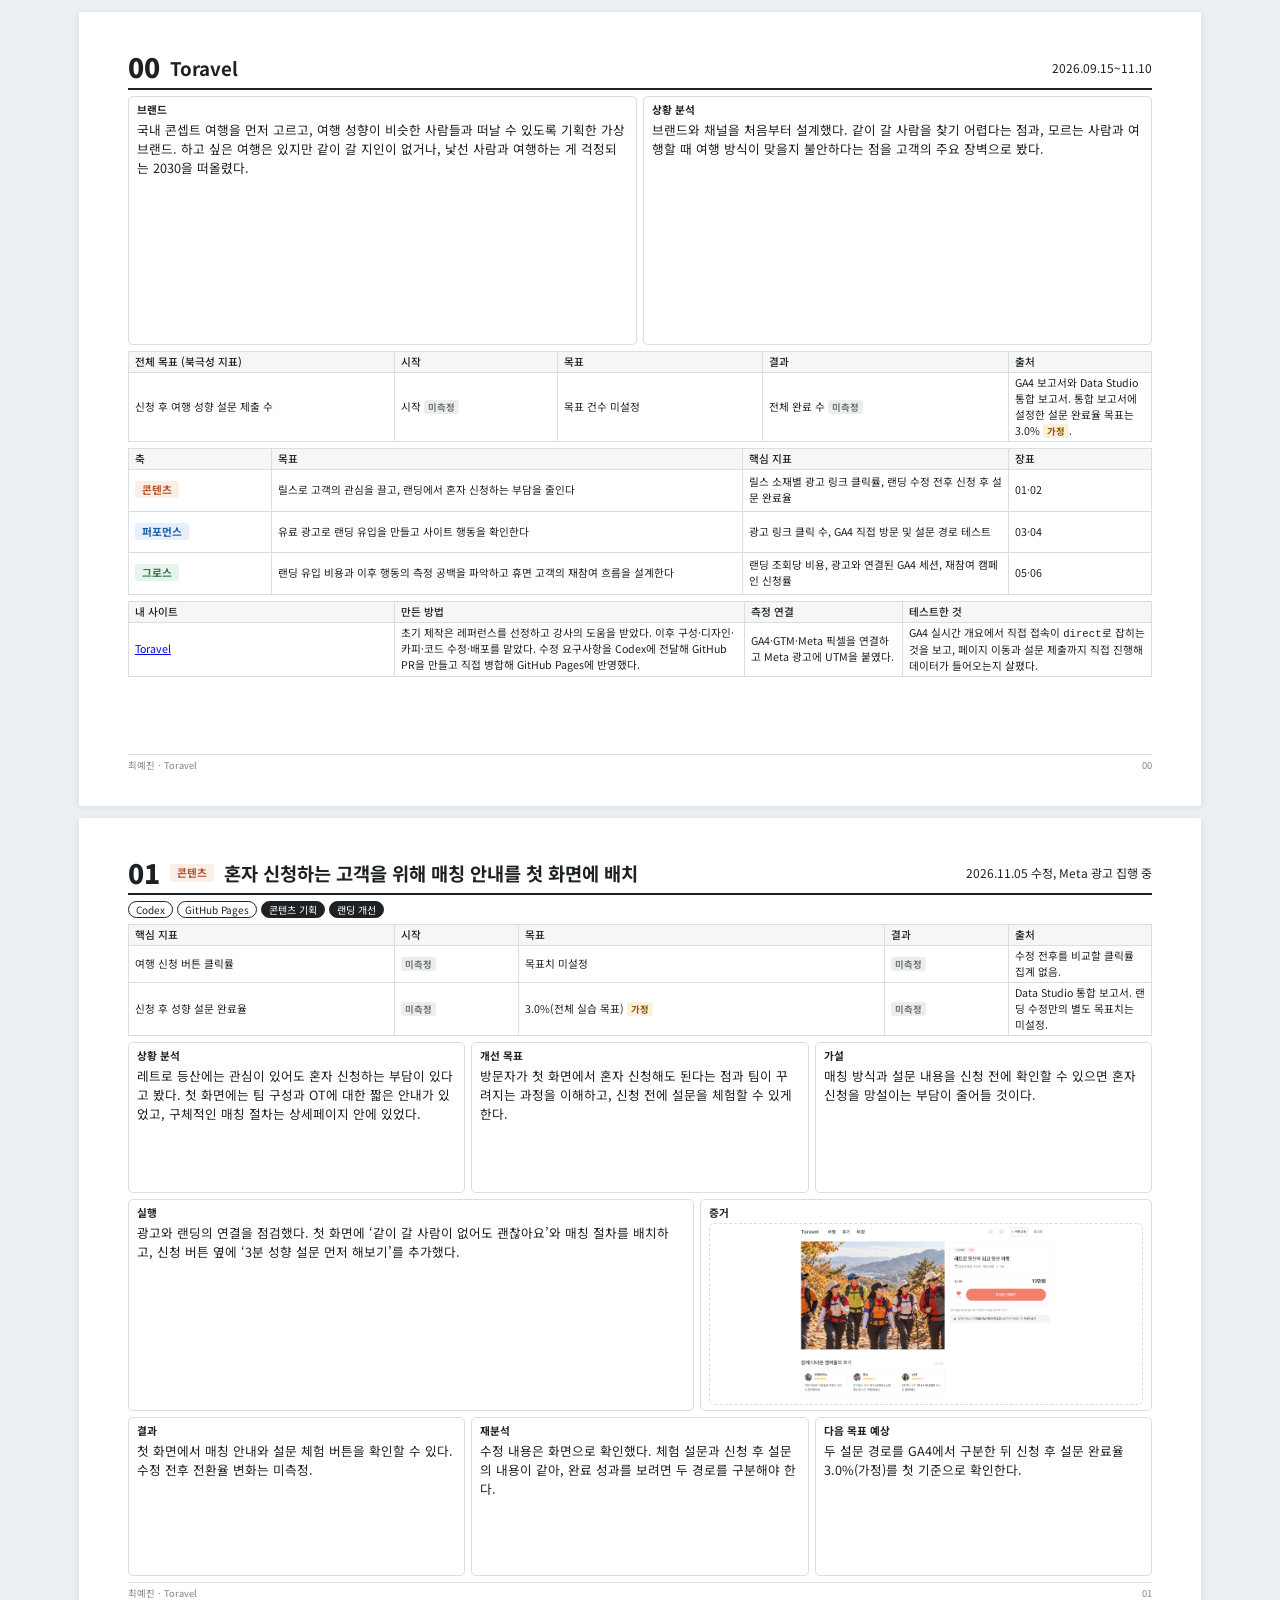
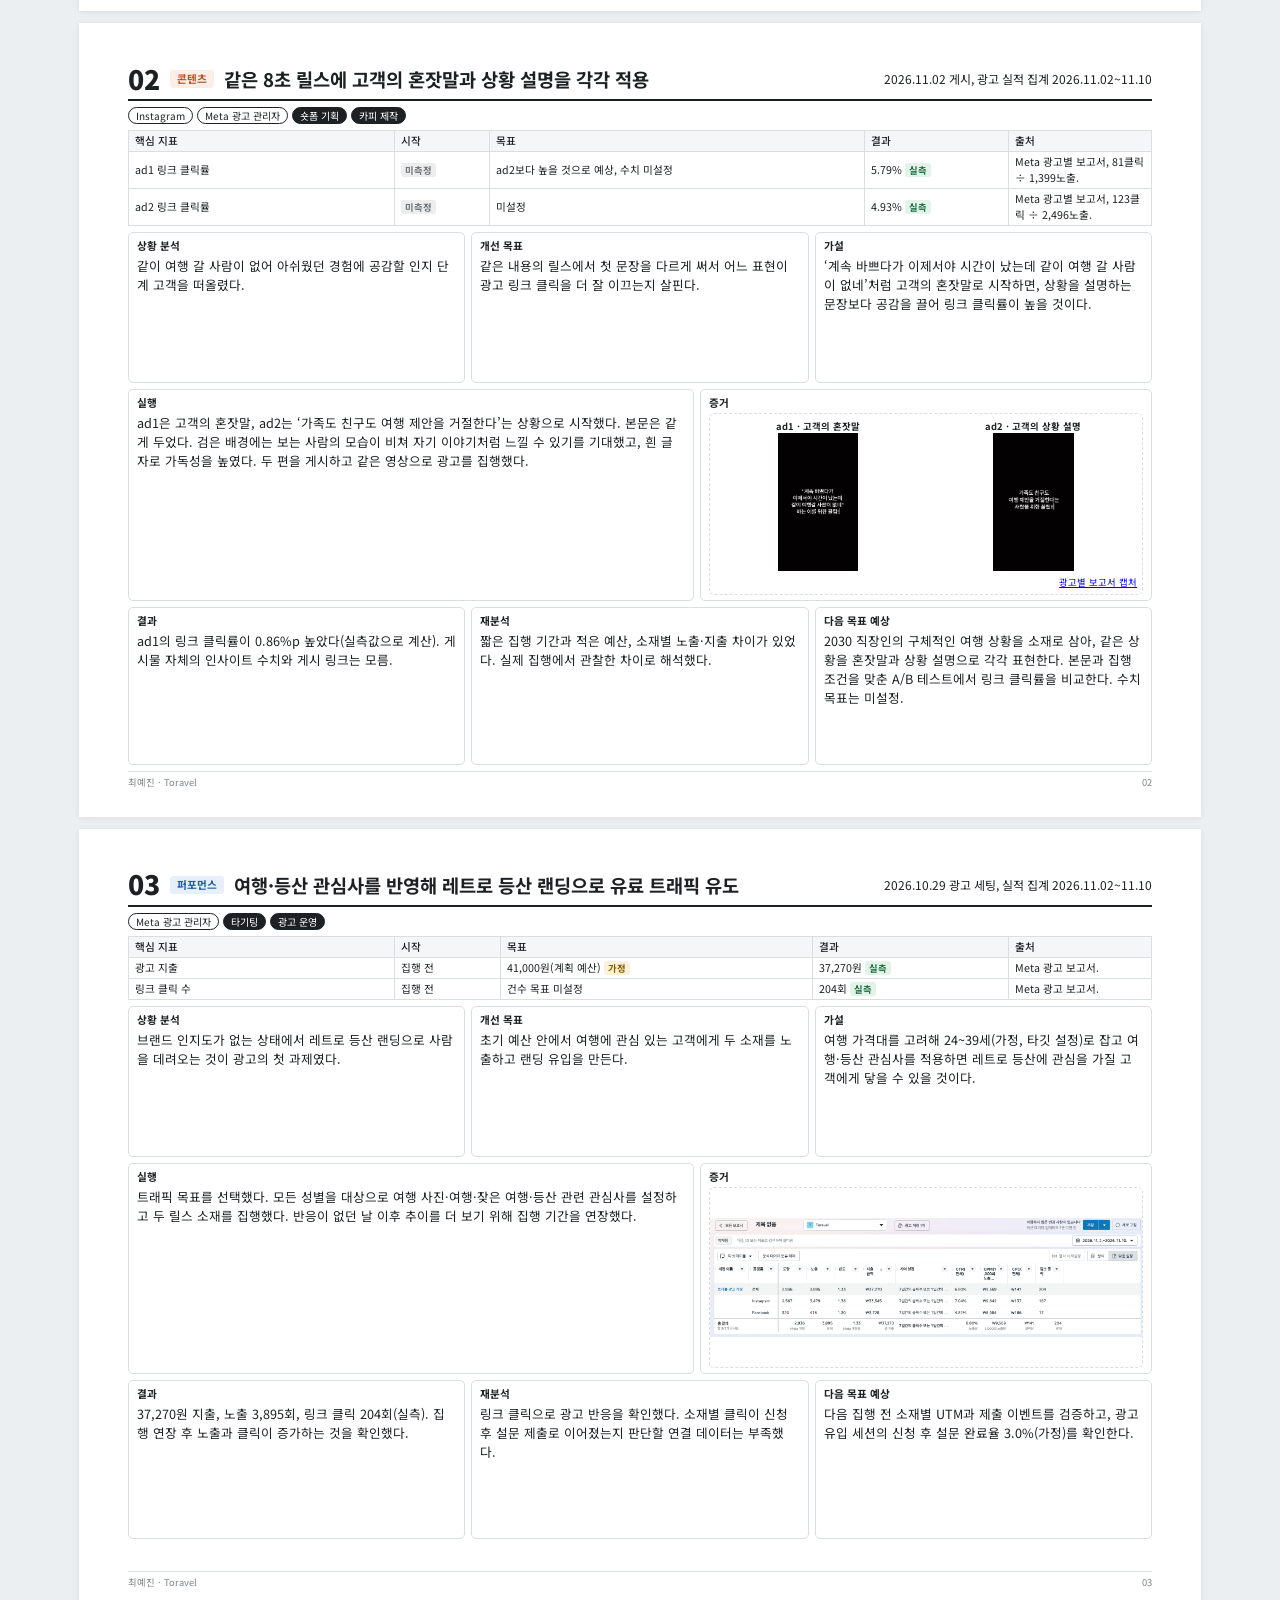
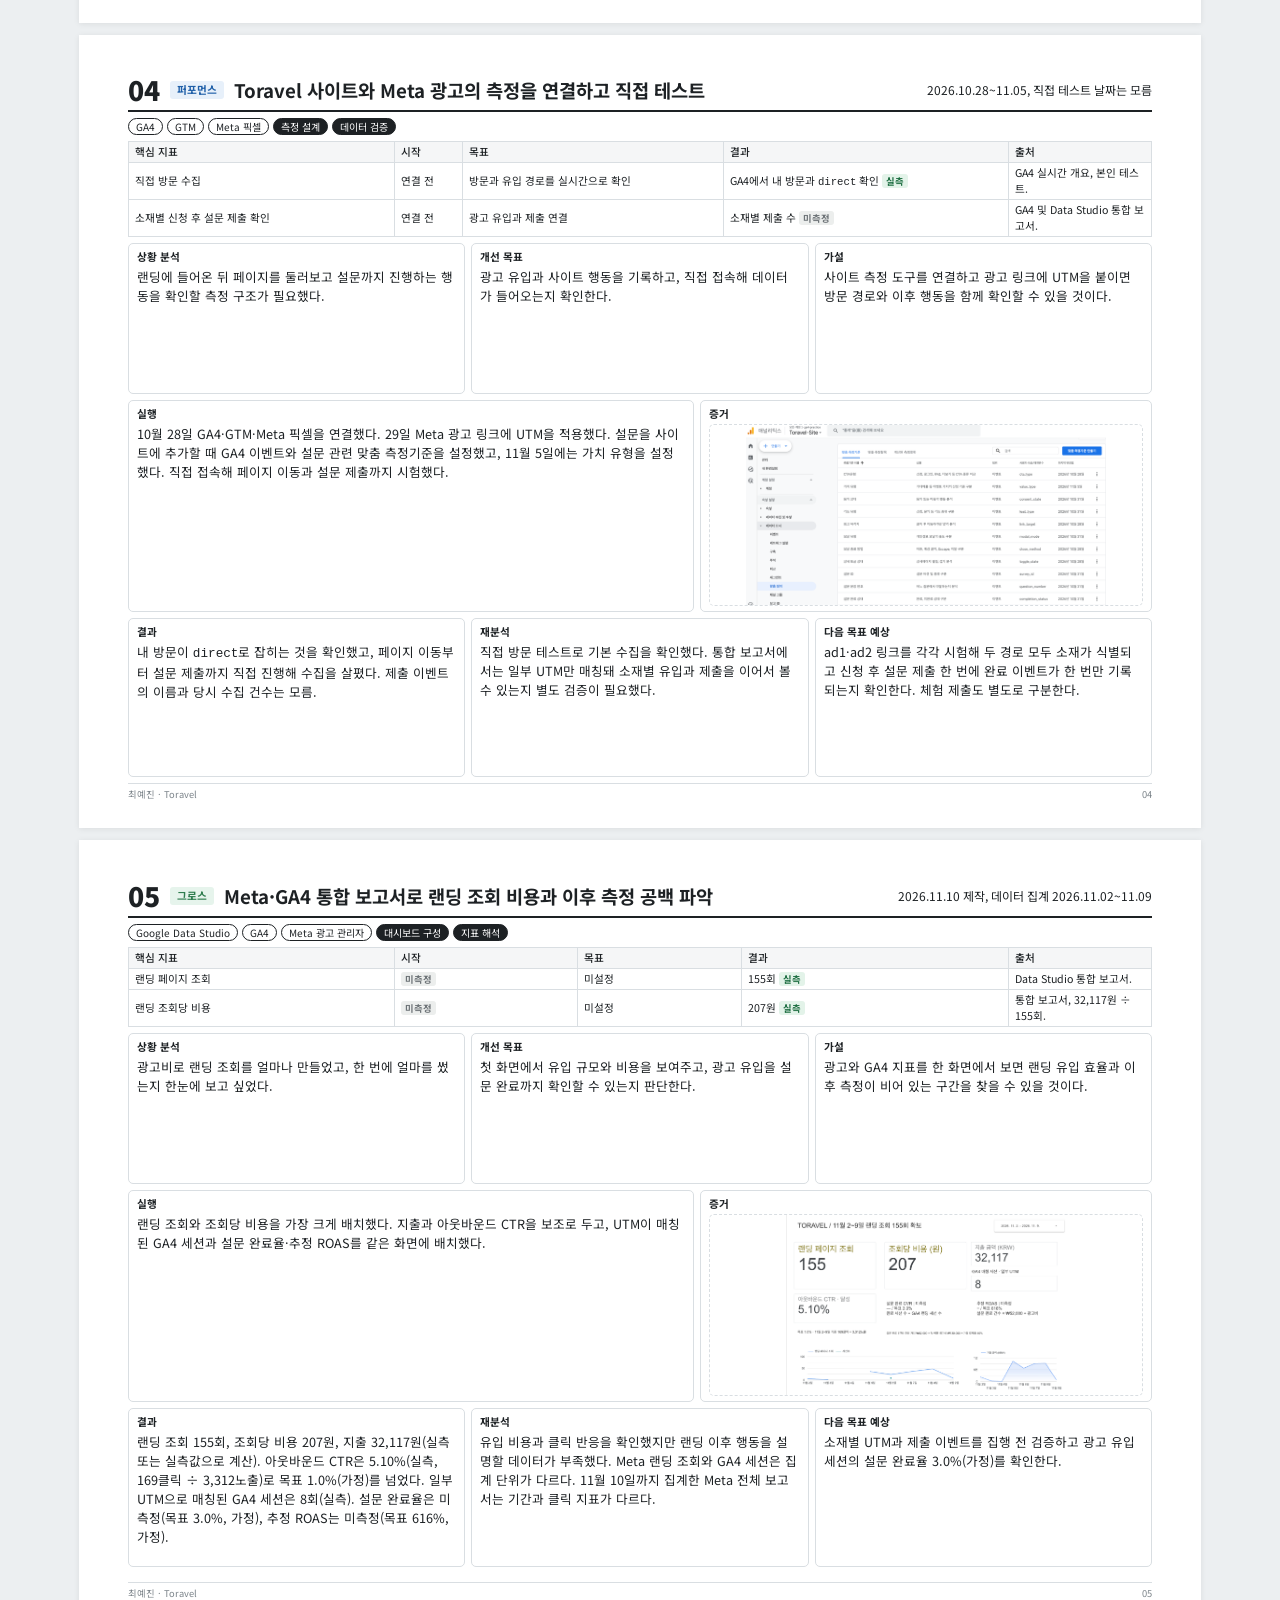
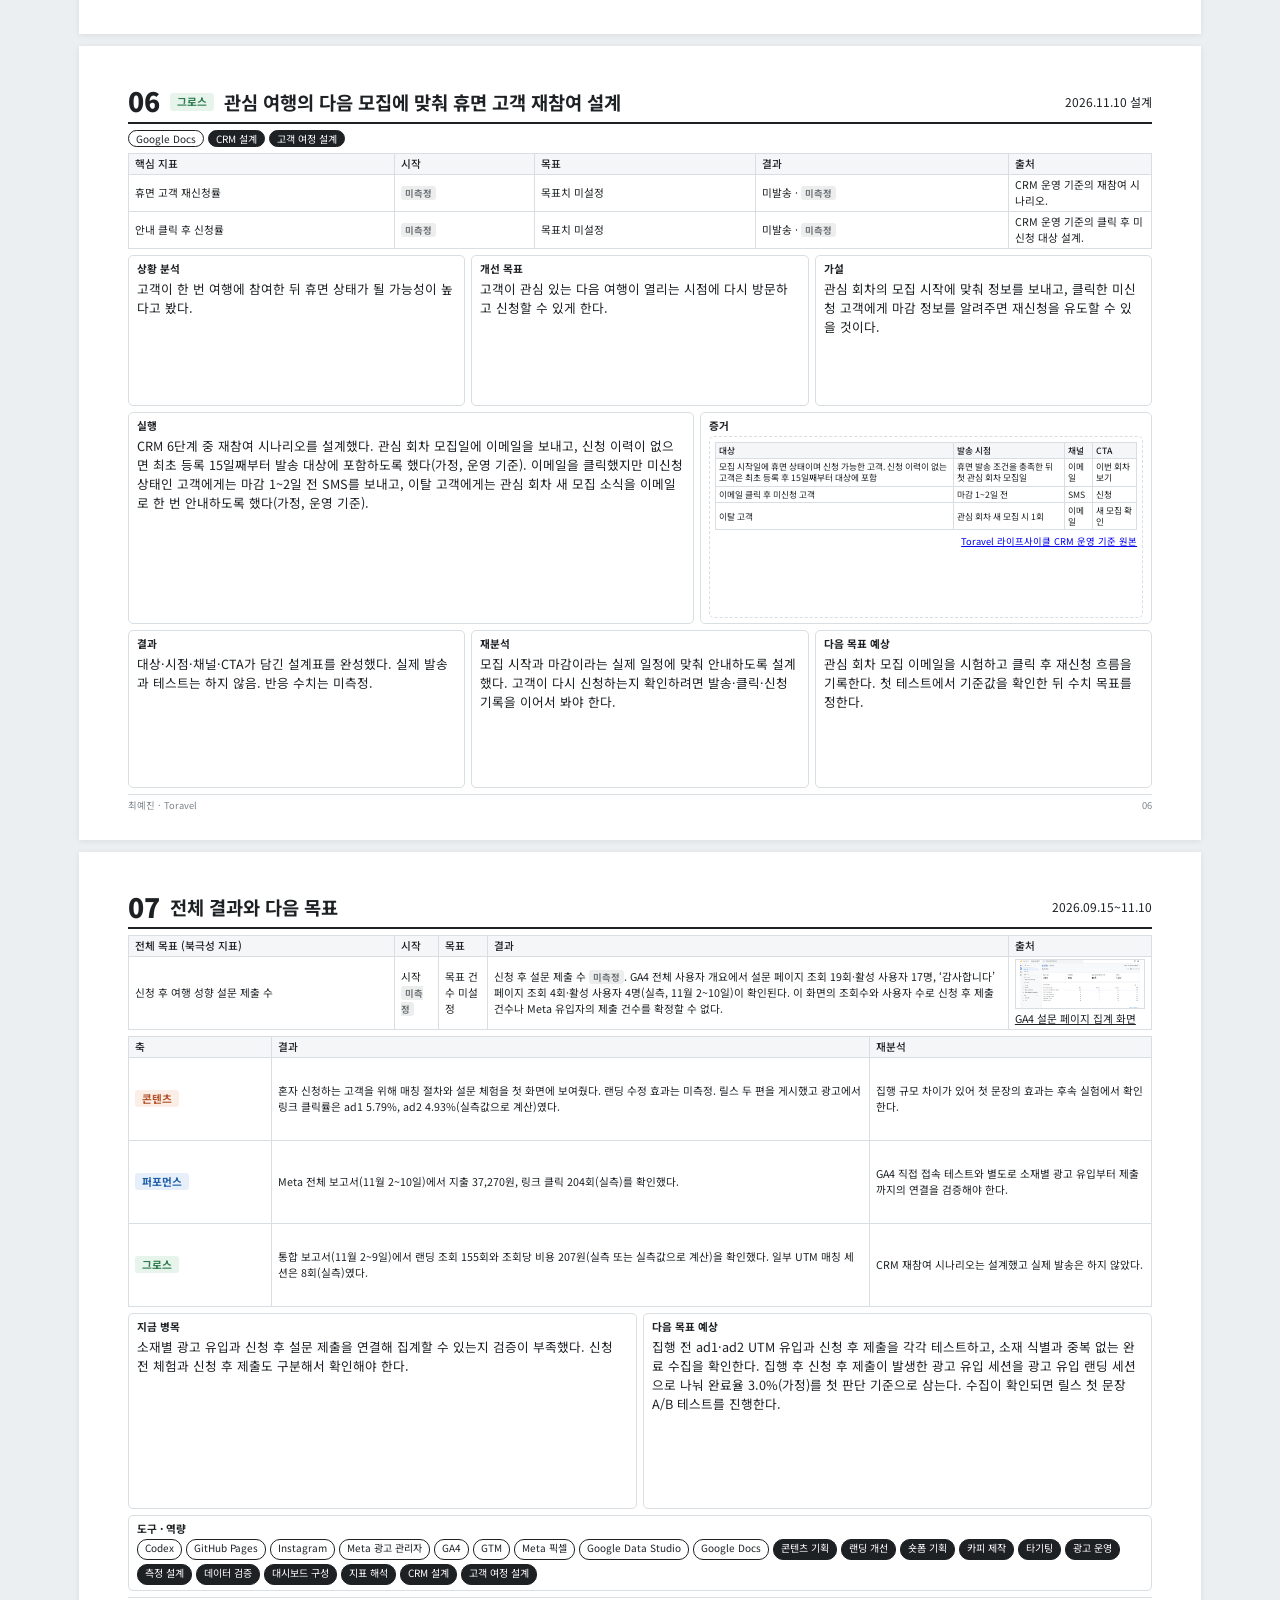
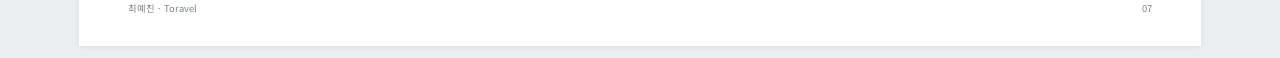
==== commit 23c482e3: "Improve reel comparison and CRM audience details" ====
--- a/portfolio/index.html
+++ b/portfolio/index.html
@@ -37,6 +37,11 @@
 th{background:#f5f6f7;font-weight:500}
 .shot{border:1px dashed var(--line);border-radius:5px;flex:1;overflow:hidden}
 .shot img{width:100%;height:100%;object-fit:contain}
+.shot.reel-evidence{padding:5px;display:grid;grid-template-columns:1fr 1fr;grid-template-rows:1fr auto;gap:4px 8px}
+.shot.reel-evidence figure{margin:0;min-width:0;min-height:0;display:grid;grid-template-rows:auto 1fr;text-align:center}
+.shot.reel-evidence figcaption{font-size:7pt;font-weight:700}
+.shot.reel-evidence img{min-width:0;min-height:0;object-fit:contain}
+.shot.reel-evidence .report-source{grid-column:1/-1;font-size:7pt;text-align:right}
 .shot.crm-evidence{padding:5px;display:flex;flex-direction:column;gap:4px;overflow:visible}
 .shot.crm-evidence table{font-size:6.5pt;line-height:1.3}
 .shot.crm-evidence th,.shot.crm-evidence td{height:auto;padding:2px 3px}
@@ -88,7 +93,7 @@
 </div>
 <div class="row2">
  <div class="box s2"><b>실행</b><div>ad1은 고객의 혼잣말, ad2는 ‘가족도 친구도 여행 제안을 거절한다’는 상황으로 시작했다. 본문은 같게 두었다. 검은 배경에는 보는 사람의 모습이 비쳐 자기 이야기처럼 느낄 수 있기를 기대했고, 흰 글자로 가독성을 높였다. 두 편을 게시하고 같은 영상으로 광고를 집행했다.</div></div>
- <div class="box s2"><b>증거</b><div class="shot"><img src="img/reel-ad1-customer-voice-hook.png" alt=""><img src="img/reel-ad2-customer-situation-hook.png" alt=""><img src="img/meta-ads-creative-breakdown.png" alt=""></div></div>
+ <div class="box s2"><b>증거</b><div class="shot reel-evidence"><figure><figcaption>ad1 · 고객의 혼잣말</figcaption><img src="img/reel-ad1-customer-voice-hook.png" alt="ad1 고객의 혼잣말 첫 화면"></figure><figure><figcaption>ad2 · 고객의 상황 설명</figcaption><img src="img/reel-ad2-customer-situation-hook.png" alt="ad2 고객의 상황 설명 첫 화면"></figure><a class="report-source" href="img/meta-ads-creative-breakdown.png">광고별 보고서 캡처</a></div></div>
 </div>
 <div class="row3">
  <div class="box s3"><b>결과</b><div>ad1의 링크 클릭률이 0.86%p 높았다(실측값으로 계산). 게시물 자체의 인사이트 수치와 게시 링크는 모름.</div></div>
@@ -160,7 +165,7 @@
 </div>
 <div class="row2">
  <div class="box s2"><b>실행</b><div>CRM 6단계 중 재참여 시나리오를 설계했다. 관심 회차 모집일에 이메일을 보내고, 신청 이력이 없으면 최초 등록 15일째부터 발송 대상에 포함하도록 했다(가정, 운영 기준). 이메일을 클릭했지만 미신청 상태인 고객에게는 마감 1~2일 전 SMS를 보내고, 이탈 고객에게는 관심 회차 새 모집 소식을 이메일로 한 번 안내하도록 했다(가정, 운영 기준).</div></div>
- <div class="box s2"><b>증거</b><div class="shot crm-evidence"><table><tr><th>대상</th><th>발송 시점</th><th>채널</th><th>CTA</th></tr><tr><td>신청 이력이 없는 고객</td><td>관심 회차 모집일<br>최초 등록 15일째부터</td><td>이메일</td><td>관심 회차 신청</td></tr><tr><td>이메일 클릭 후 미신청 고객</td><td>마감 1~2일 전</td><td>SMS</td><td>신청</td></tr><tr><td>이탈 고객</td><td>관심 회차 새 모집 시 1회</td><td>이메일</td><td>새 모집 확인</td></tr></table><a href="https://docs.google.com/document/d/1-RnZQvriw99GzP6uATY0LOh_XJ5FixkMSTjPOwTKuMs/edit">Toravel 라이프사이클 CRM 운영 기준 원본</a></div></div>
+ <div class="box s2"><b>증거</b><div class="shot crm-evidence"><table><tr><th>대상</th><th>발송 시점</th><th>채널</th><th>CTA</th></tr><tr><td>모집 시작일에 휴면 상태이며 신청 가능한 고객. 신청 이력이 없는 고객은 최초 등록 후 15일째부터 대상에 포함</td><td>휴면 발송 조건을 충족한 뒤 첫 관심 회차 모집일</td><td>이메일</td><td>이번 회차 보기</td></tr><tr><td>이메일 클릭 후 미신청 고객</td><td>마감 1~2일 전</td><td>SMS</td><td>신청</td></tr><tr><td>이탈 고객</td><td>관심 회차 새 모집 시 1회</td><td>이메일</td><td>새 모집 확인</td></tr></table><a href="https://docs.google.com/document/d/1-RnZQvriw99GzP6uATY0LOh_XJ5FixkMSTjPOwTKuMs/edit">Toravel 라이프사이클 CRM 운영 기준 원본</a></div></div>
 </div>
 <div class="row3">
  <div class="box s3"><b>결과</b><div>대상·시점·채널·CTA가 담긴 설계표를 완성했다. 실제 발송과 테스트는 하지 않음. 반응 수치는 미측정.</div></div>
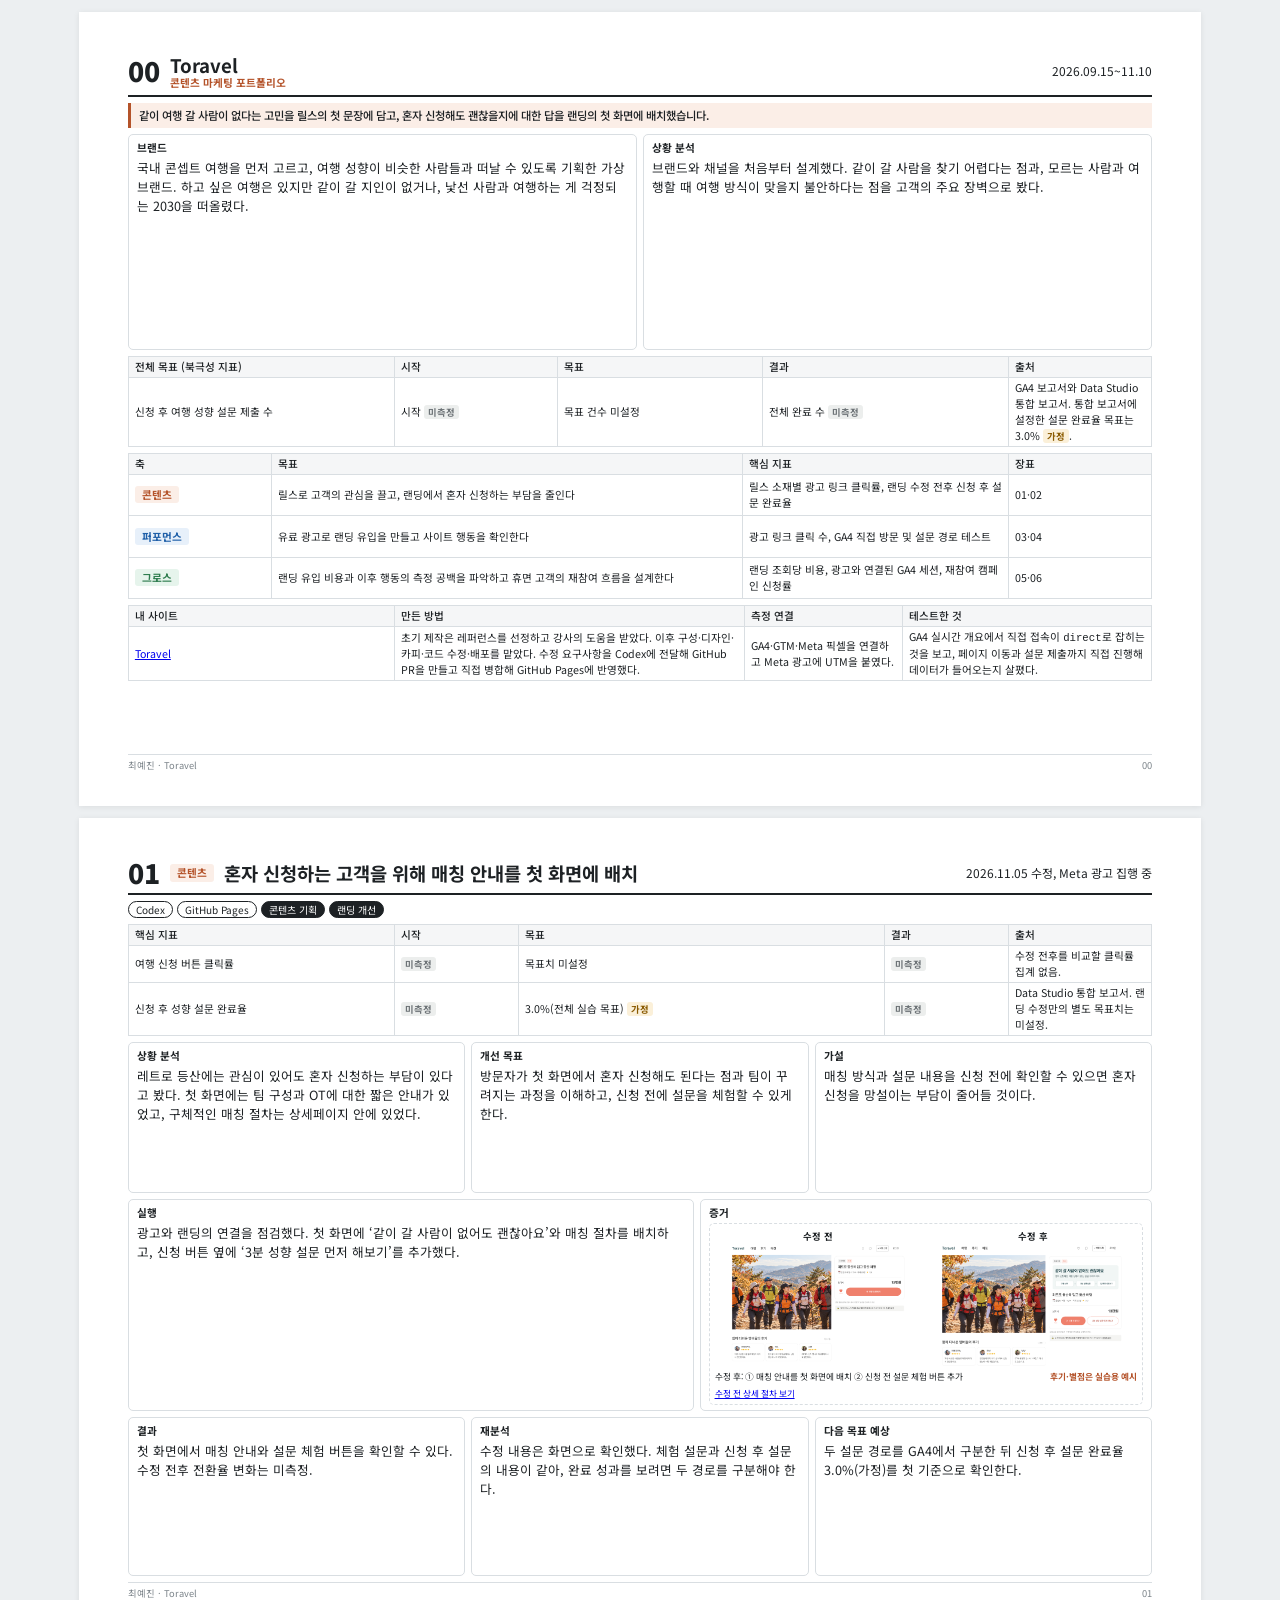
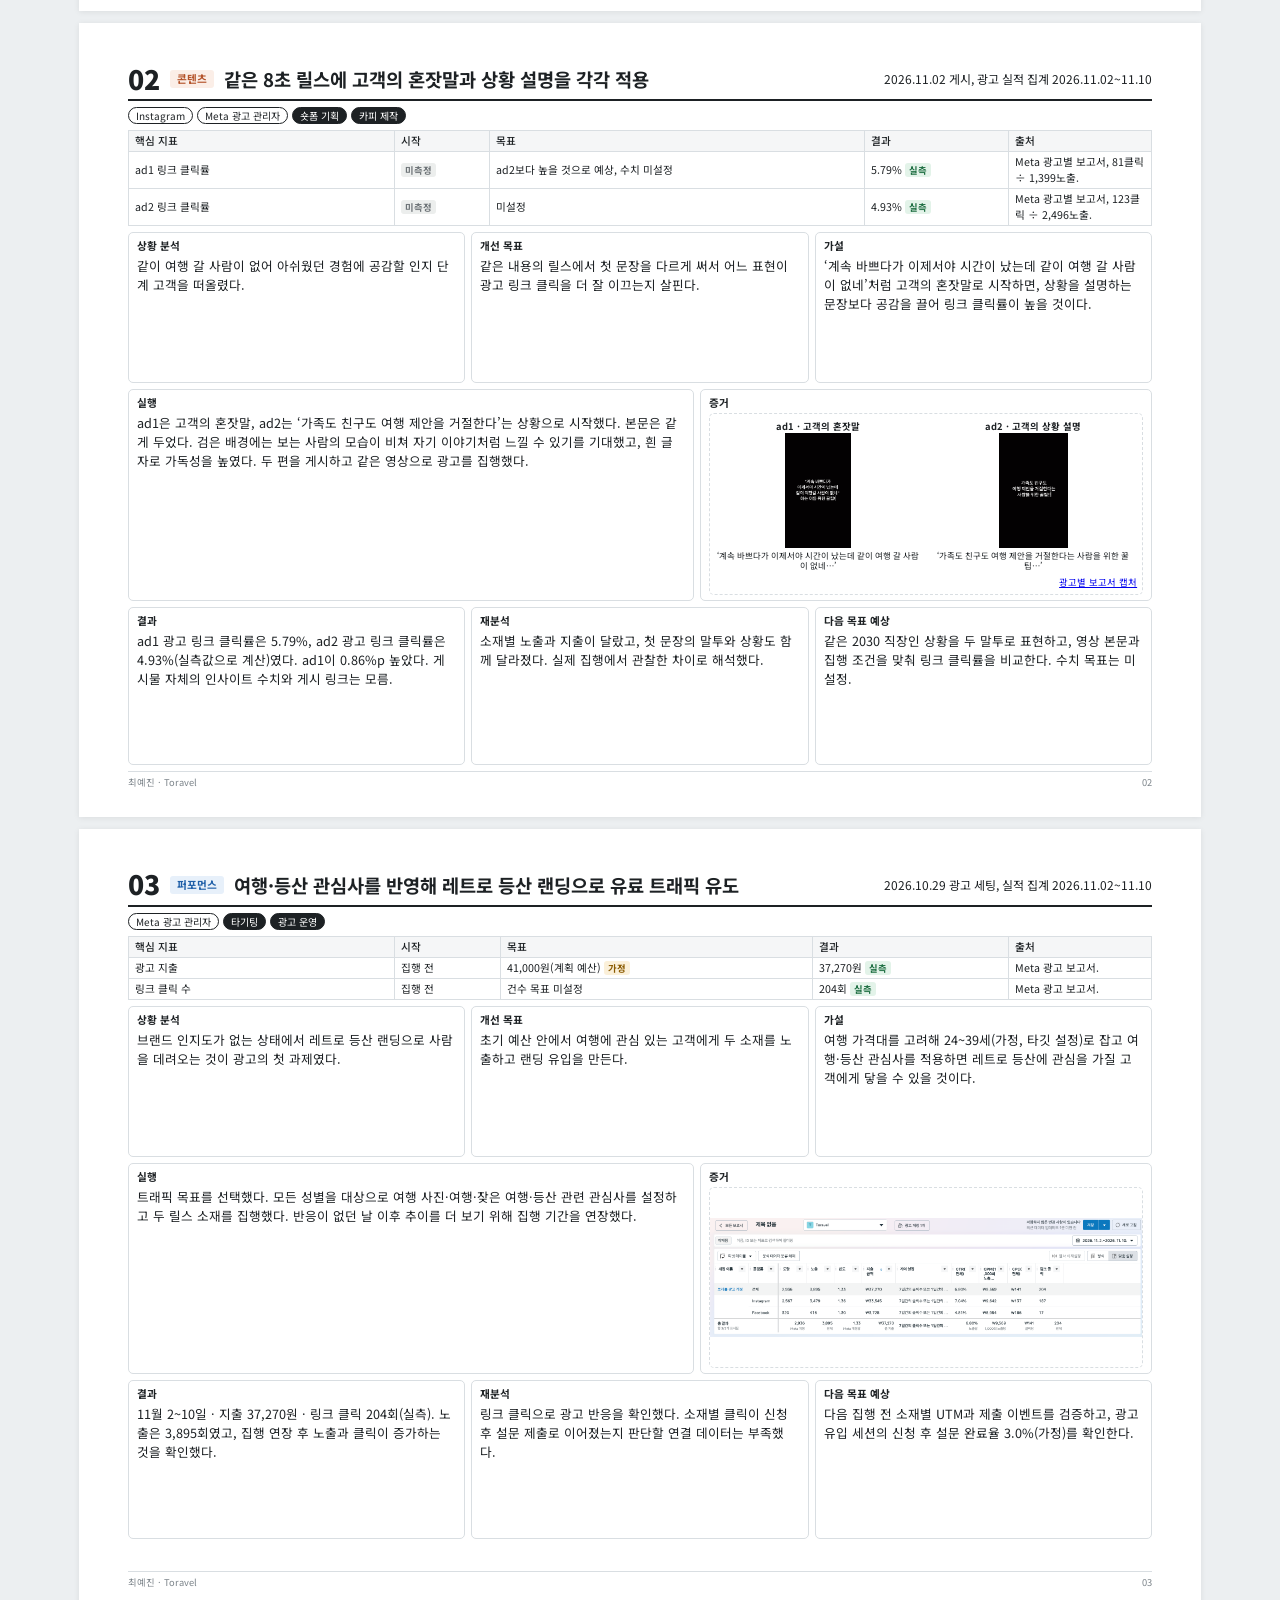
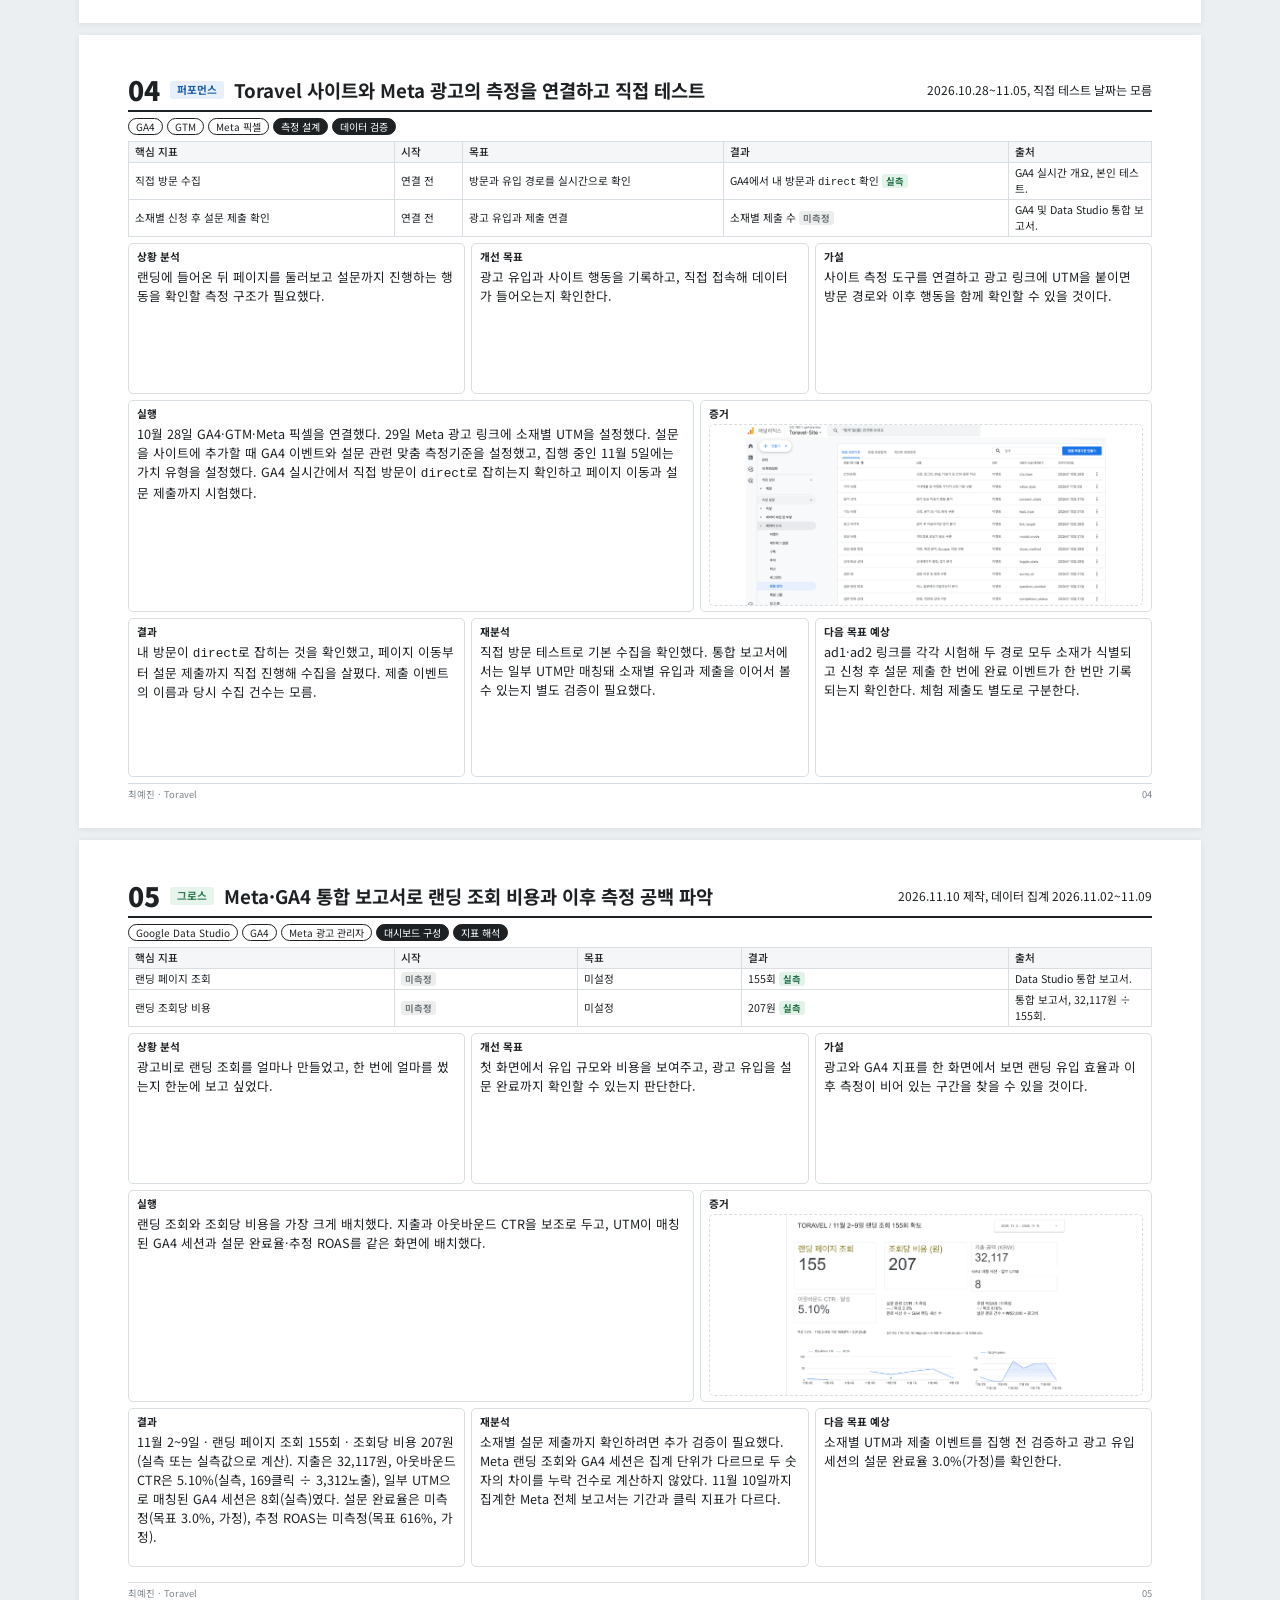
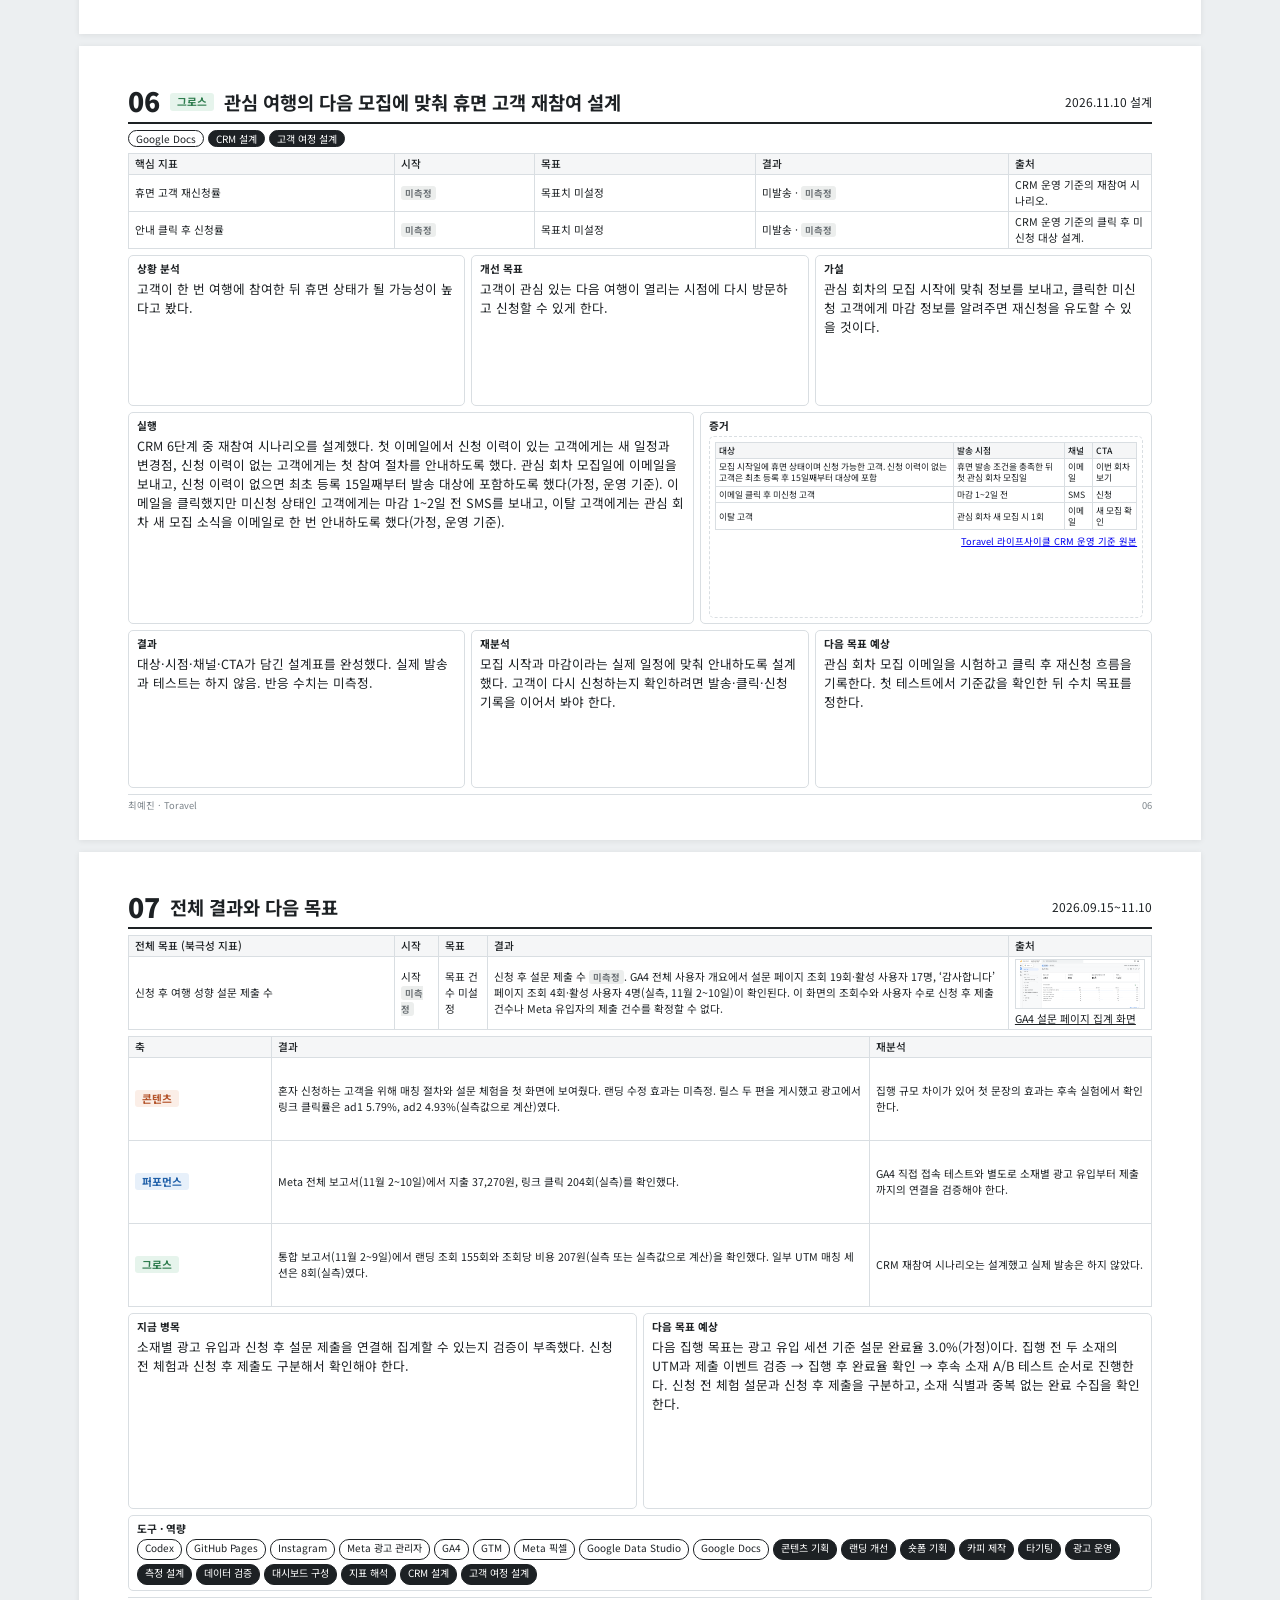
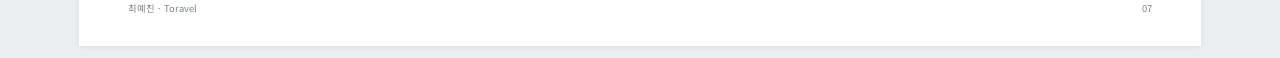
==== commit 5116100c: "Tailor Toravel portfolio for content marketing roles" ====
--- a/portfolio/index.html
+++ b/portfolio/index.html
@@ -20,7 +20,11 @@
 .ax{font-size:8pt;font-weight:700;border-radius:3px;padding:1px 7px;white-space:nowrap}
 .ax.c{color:var(--c);background:var(--c-bg)}.ax.p{color:var(--p);background:var(--p-bg)}.ax.g{color:var(--g);background:var(--g-bg)}
 .ttl{font-size:14pt;font-weight:700;flex:1}
+.ttl.with-role{display:flex;flex-direction:column;line-height:1.15}
+.ttl.with-role small{font-size:8pt;font-weight:700;color:var(--c);margin-top:2px}
 .period{font-size:9pt;white-space:nowrap}
+.portfolio-intro{font-size:8.5pt;font-weight:500;border-left:3px solid var(--c);background:var(--c-bg);padding:4px 8px}
+.page.overview .s4{height:57mm}
 .badges{display:flex;flex-wrap:wrap;gap:4px;font-size:7.5pt}
 .b{border:1px solid var(--ink);border-radius:10px;padding:0 7px;white-space:nowrap}
 .b.skill{background:var(--ink);color:#fff}
@@ -37,10 +41,17 @@
 th{background:#f5f6f7;font-weight:500}
 .shot{border:1px dashed var(--line);border-radius:5px;flex:1;overflow:hidden}
 .shot img{width:100%;height:100%;object-fit:contain}
+.shot.landing-evidence{padding:5px;display:grid;grid-template-columns:1fr 1fr;grid-template-rows:1fr auto;gap:4px 8px}
+.shot.landing-evidence figure{margin:0;min-width:0;min-height:0;display:grid;grid-template-rows:auto 1fr;text-align:center}
+.shot.landing-evidence figcaption{font-size:7pt;font-weight:700}
+.shot.landing-evidence img{min-width:0;min-height:0;object-fit:contain}
+.landing-meta{grid-column:1/-1;display:flex;align-items:center;justify-content:space-between;gap:6px;flex-wrap:wrap;font-size:6.5pt;line-height:1.25}
+.landing-meta strong{color:var(--c)}
 .shot.reel-evidence{padding:5px;display:grid;grid-template-columns:1fr 1fr;grid-template-rows:1fr auto;gap:4px 8px}
-.shot.reel-evidence figure{margin:0;min-width:0;min-height:0;display:grid;grid-template-rows:auto 1fr;text-align:center}
+.shot.reel-evidence figure{margin:0;min-width:0;min-height:0;display:grid;grid-template-rows:auto 1fr auto;text-align:center}
 .shot.reel-evidence figcaption{font-size:7pt;font-weight:700}
 .shot.reel-evidence img{min-width:0;min-height:0;object-fit:contain}
+.shot.reel-evidence .hook-copy{font-size:6.3pt;line-height:1.25;margin:2px 0 0}
 .shot.reel-evidence .report-source{grid-column:1/-1;font-size:7pt;text-align:right}
 .shot.crm-evidence{padding:5px;display:flex;flex-direction:column;gap:4px;overflow:visible}
 .shot.crm-evidence table{font-size:6.5pt;line-height:1.3}
@@ -52,8 +63,9 @@
 .tag.real{color:var(--real);background:var(--real-bg)}.tag.assume{color:var(--assume);background:var(--assume-bg)}.tag.none{color:var(--none);background:var(--none-bg)}
 .ft{margin-top:auto;display:flex;justify-content:space-between;font-size:7pt;color:var(--muted);border-top:1px solid var(--line);padding-top:3px}
 </style></head><body>
-<section class="page">
-<div class="hd"><span class="no">00</span><span class="ttl">Toravel</span><span class="period">2026.09.15~11.10</span></div>
+<section class="page overview">
+<div class="hd"><span class="no">00</span><span class="ttl with-role"><span>Toravel</span><small>콘텐츠 마케팅 포트폴리오</small></span><span class="period">2026.09.15~11.10</span></div>
+<div class="portfolio-intro">같이 여행 갈 사람이 없다는 고민을 릴스의 첫 문장에 담고, 혼자 신청해도 괜찮을지에 대한 답을 랜딩의 첫 화면에 배치했습니다.</div>
 <div class="top2">
  <div class="box s4"><b>브랜드</b><div>국내 콘셉트 여행을 먼저 고르고, 여행 성향이 비슷한 사람들과 떠날 수 있도록 기획한 가상 브랜드. 하고 싶은 여행은 있지만 같이 갈 지인이 없거나, 낯선 사람과 여행하는 게 걱정되는 2030을 떠올렸다.</div></div>
  <div class="box s4"><b>상황 분석</b><div>브랜드와 채널을 처음부터 설계했다. 같이 갈 사람을 찾기 어렵다는 점과, 모르는 사람과 여행할 때 여행 방식이 맞을지 불안하다는 점을 고객의 주요 장벽으로 봤다.</div></div>
@@ -75,7 +87,7 @@
 </div>
 <div class="row2">
  <div class="box s2"><b>실행</b><div>광고와 랜딩의 연결을 점검했다. 첫 화면에 ‘같이 갈 사람이 없어도 괜찮아요’와 매칭 절차를 배치하고, 신청 버튼 옆에 ‘3분 성향 설문 먼저 해보기’를 추가했다.</div></div>
- <div class="box s2"><b>증거</b><div class="shot"><img src="img/retro-hiking-landing-before.png" alt=""><img src="img/retro-hiking-landing-after.png" alt=""><img src="img/retro-hiking-matching-details-before.png" alt=""></div></div>
+ <div class="box s2"><b>증거</b><div class="shot landing-evidence"><figure><figcaption>수정 전</figcaption><img src="img/retro-hiking-landing-before.png" alt="레트로 등산 랜딩 수정 전"></figure><figure><figcaption>수정 후</figcaption><img src="img/retro-hiking-landing-after.png" alt="레트로 등산 랜딩 수정 후"></figure><div class="landing-meta"><span>수정 후: ① 매칭 안내를 첫 화면에 배치 ② 신청 전 설문 체험 버튼 추가</span><strong>후기·별점은 실습용 예시</strong><a href="img/retro-hiking-matching-details-before.png">수정 전 상세 절차 보기</a></div></div></div>
 </div>
 <div class="row3">
  <div class="box s3"><b>결과</b><div>첫 화면에서 매칭 안내와 설문 체험 버튼을 확인할 수 있다. 수정 전후 전환율 변화는 미측정.</div></div>
@@ -93,12 +105,12 @@
 </div>
 <div class="row2">
  <div class="box s2"><b>실행</b><div>ad1은 고객의 혼잣말, ad2는 ‘가족도 친구도 여행 제안을 거절한다’는 상황으로 시작했다. 본문은 같게 두었다. 검은 배경에는 보는 사람의 모습이 비쳐 자기 이야기처럼 느낄 수 있기를 기대했고, 흰 글자로 가독성을 높였다. 두 편을 게시하고 같은 영상으로 광고를 집행했다.</div></div>
- <div class="box s2"><b>증거</b><div class="shot reel-evidence"><figure><figcaption>ad1 · 고객의 혼잣말</figcaption><img src="img/reel-ad1-customer-voice-hook.png" alt="ad1 고객의 혼잣말 첫 화면"></figure><figure><figcaption>ad2 · 고객의 상황 설명</figcaption><img src="img/reel-ad2-customer-situation-hook.png" alt="ad2 고객의 상황 설명 첫 화면"></figure><a class="report-source" href="img/meta-ads-creative-breakdown.png">광고별 보고서 캡처</a></div></div>
-</div>
-<div class="row3">
- <div class="box s3"><b>결과</b><div>ad1의 링크 클릭률이 0.86%p 높았다(실측값으로 계산). 게시물 자체의 인사이트 수치와 게시 링크는 모름.</div></div>
- <div class="box s3"><b>재분석</b><div>짧은 집행 기간과 적은 예산, 소재별 노출·지출 차이가 있었다. 실제 집행에서 관찰한 차이로 해석했다.</div></div>
- <div class="box s3"><b>다음 목표 예상</b><div>2030 직장인의 구체적인 여행 상황을 소재로 삼아, 같은 상황을 혼잣말과 상황 설명으로 각각 표현한다. 본문과 집행 조건을 맞춘 A/B 테스트에서 링크 클릭률을 비교한다. 수치 목표는 미설정.</div></div>
+ <div class="box s2"><b>증거</b><div class="shot reel-evidence"><figure><figcaption>ad1 · 고객의 혼잣말</figcaption><img src="img/reel-ad1-customer-voice-hook.png" alt="ad1 고객의 혼잣말 첫 화면"><p class="hook-copy">‘계속 바쁘다가 이제서야 시간이 났는데 같이 여행 갈 사람이 없네…’</p></figure><figure><figcaption>ad2 · 고객의 상황 설명</figcaption><img src="img/reel-ad2-customer-situation-hook.png" alt="ad2 고객의 상황 설명 첫 화면"><p class="hook-copy">‘가족도 친구도 여행 제안을 거절한다는 사람을 위한 꿀팁…’</p></figure><a class="report-source" href="img/meta-ads-creative-breakdown.png">광고별 보고서 캡처</a></div></div>
+</div>
+<div class="row3">
+ <div class="box s3"><b>결과</b><div>ad1 광고 링크 클릭률은 5.79%, ad2 광고 링크 클릭률은 4.93%(실측값으로 계산)였다. ad1이 0.86%p 높았다. 게시물 자체의 인사이트 수치와 게시 링크는 모름.</div></div>
+ <div class="box s3"><b>재분석</b><div>소재별 노출과 지출이 달랐고, 첫 문장의 말투와 상황도 함께 달라졌다. 실제 집행에서 관찰한 차이로 해석했다.</div></div>
+ <div class="box s3"><b>다음 목표 예상</b><div>같은 2030 직장인 상황을 두 말투로 표현하고, 영상 본문과 집행 조건을 맞춰 링크 클릭률을 비교한다. 수치 목표는 미설정.</div></div>
 </div>
 <div class="ft"><span>최예진 · Toravel</span><span>02</span></div></section><section class="page">
 <div class="hd"><span class="no">03</span><span class="ax p">퍼포먼스</span><span class="ttl">여행·등산 관심사를 반영해 레트로 등산 랜딩으로 유료 트래픽 유도</span><span class="period">2026.10.29 광고 세팅, 실적 집계 2026.11.02~11.10</span></div>
@@ -114,7 +126,7 @@
  <div class="box s2"><b>증거</b><div class="shot"><img src="img/meta-ads-overview.png" alt=""><img src="img/meta-ads-creative-breakdown.png" alt=""></div></div>
 </div>
 <div class="row3">
- <div class="box s3"><b>결과</b><div>37,270원 지출, 노출 3,895회, 링크 클릭 204회(실측). 집행 연장 후 노출과 클릭이 증가하는 것을 확인했다.</div></div>
+ <div class="box s3"><b>결과</b><div>11월 2~10일 · 지출 37,270원 · 링크 클릭 204회(실측). 노출은 3,895회였고, 집행 연장 후 노출과 클릭이 증가하는 것을 확인했다.</div></div>
  <div class="box s3"><b>재분석</b><div>링크 클릭으로 광고 반응을 확인했다. 소재별 클릭이 신청 후 설문 제출로 이어졌는지 판단할 연결 데이터는 부족했다.</div></div>
  <div class="box s3"><b>다음 목표 예상</b><div>다음 집행 전 소재별 UTM과 제출 이벤트를 검증하고, 광고 유입 세션의 신청 후 설문 완료율 3.0%(가정)를 확인한다.</div></div>
 </div>
@@ -128,7 +140,7 @@
  <div class="box s1"><b>가설</b><div>사이트 측정 도구를 연결하고 광고 링크에 UTM을 붙이면 방문 경로와 이후 행동을 함께 확인할 수 있을 것이다.</div></div>
 </div>
 <div class="row2">
- <div class="box s2"><b>실행</b><div>10월 28일 GA4·GTM·Meta 픽셀을 연결했다. 29일 Meta 광고 링크에 UTM을 적용했다. 설문을 사이트에 추가할 때 GA4 이벤트와 설문 관련 맞춤 측정기준을 설정했고, 11월 5일에는 가치 유형을 설정했다. 직접 접속해 페이지 이동과 설문 제출까지 시험했다.</div></div>
+ <div class="box s2"><b>실행</b><div>10월 28일 GA4·GTM·Meta 픽셀을 연결했다. 29일 Meta 광고 링크에 소재별 UTM을 설정했다. 설문을 사이트에 추가할 때 GA4 이벤트와 설문 관련 맞춤 측정기준을 설정했고, 집행 중인 11월 5일에는 가치 유형을 설정했다. GA4 실시간에서 직접 방문이 <code>direct</code>로 잡히는지 확인하고 페이지 이동과 설문 제출까지 시험했다.</div></div>
  <div class="box s2"><b>증거</b><div class="shot"><img src="img/ga4-custom-dimensions.png" alt=""></div></div>
 </div>
 <div class="row3">
@@ -150,8 +162,8 @@
  <div class="box s2"><b>증거</b><div class="shot"><img src="img/meta-ga4-dashboard.png" alt=""></div></div>
 </div>
 <div class="row3">
- <div class="box s3"><b>결과</b><div>랜딩 조회 155회, 조회당 비용 207원, 지출 32,117원(실측 또는 실측값으로 계산). 아웃바운드 CTR은 5.10%(실측, 169클릭 ÷ 3,312노출)로 목표 1.0%(가정)를 넘었다. 일부 UTM으로 매칭된 GA4 세션은 8회(실측). 설문 완료율은 미측정(목표 3.0%, 가정), 추정 ROAS는 미측정(목표 616%, 가정).</div></div>
- <div class="box s3"><b>재분석</b><div>유입 비용과 클릭 반응을 확인했지만 랜딩 이후 행동을 설명할 데이터가 부족했다. Meta 랜딩 조회와 GA4 세션은 집계 단위가 다르다. 11월 10일까지 집계한 Meta 전체 보고서는 기간과 클릭 지표가 다르다.</div></div>
+ <div class="box s3"><b>결과</b><div>11월 2~9일 · 랜딩 페이지 조회 155회 · 조회당 비용 207원(실측 또는 실측값으로 계산). 지출은 32,117원, 아웃바운드 CTR은 5.10%(실측, 169클릭 ÷ 3,312노출), 일부 UTM으로 매칭된 GA4 세션은 8회(실측)였다. 설문 완료율은 미측정(목표 3.0%, 가정), 추정 ROAS는 미측정(목표 616%, 가정).</div></div>
+ <div class="box s3"><b>재분석</b><div>소재별 설문 제출까지 확인하려면 추가 검증이 필요했다. Meta 랜딩 조회와 GA4 세션은 집계 단위가 다르므로 두 숫자의 차이를 누락 건수로 계산하지 않았다. 11월 10일까지 집계한 Meta 전체 보고서는 기간과 클릭 지표가 다르다.</div></div>
  <div class="box s3"><b>다음 목표 예상</b><div>소재별 UTM과 제출 이벤트를 집행 전 검증하고 광고 유입 세션의 설문 완료율 3.0%(가정)를 확인한다.</div></div>
 </div>
 <div class="ft"><span>최예진 · Toravel</span><span>05</span></div></section><section class="page">
@@ -164,7 +176,7 @@
  <div class="box s1"><b>가설</b><div>관심 회차의 모집 시작에 맞춰 정보를 보내고, 클릭한 미신청 고객에게 마감 정보를 알려주면 재신청을 유도할 수 있을 것이다.</div></div>
 </div>
 <div class="row2">
- <div class="box s2"><b>실행</b><div>CRM 6단계 중 재참여 시나리오를 설계했다. 관심 회차 모집일에 이메일을 보내고, 신청 이력이 없으면 최초 등록 15일째부터 발송 대상에 포함하도록 했다(가정, 운영 기준). 이메일을 클릭했지만 미신청 상태인 고객에게는 마감 1~2일 전 SMS를 보내고, 이탈 고객에게는 관심 회차 새 모집 소식을 이메일로 한 번 안내하도록 했다(가정, 운영 기준).</div></div>
+ <div class="box s2"><b>실행</b><div>CRM 6단계 중 재참여 시나리오를 설계했다. 첫 이메일에서 신청 이력이 있는 고객에게는 새 일정과 변경점, 신청 이력이 없는 고객에게는 첫 참여 절차를 안내하도록 했다. 관심 회차 모집일에 이메일을 보내고, 신청 이력이 없으면 최초 등록 15일째부터 발송 대상에 포함하도록 했다(가정, 운영 기준). 이메일을 클릭했지만 미신청 상태인 고객에게는 마감 1~2일 전 SMS를 보내고, 이탈 고객에게는 관심 회차 새 모집 소식을 이메일로 한 번 안내하도록 했다(가정, 운영 기준).</div></div>
  <div class="box s2"><b>증거</b><div class="shot crm-evidence"><table><tr><th>대상</th><th>발송 시점</th><th>채널</th><th>CTA</th></tr><tr><td>모집 시작일에 휴면 상태이며 신청 가능한 고객. 신청 이력이 없는 고객은 최초 등록 후 15일째부터 대상에 포함</td><td>휴면 발송 조건을 충족한 뒤 첫 관심 회차 모집일</td><td>이메일</td><td>이번 회차 보기</td></tr><tr><td>이메일 클릭 후 미신청 고객</td><td>마감 1~2일 전</td><td>SMS</td><td>신청</td></tr><tr><td>이탈 고객</td><td>관심 회차 새 모집 시 1회</td><td>이메일</td><td>새 모집 확인</td></tr></table><a href="https://docs.google.com/document/d/1-RnZQvriw99GzP6uATY0LOh_XJ5FixkMSTjPOwTKuMs/edit">Toravel 라이프사이클 CRM 운영 기준 원본</a></div></div>
 </div>
 <div class="row3">
@@ -181,7 +193,7 @@
 <tr style="height:22mm"><td><span class="ax g">그로스</span></td><td>통합 보고서(11월 2~9일)에서 랜딩 조회 155회와 조회당 비용 207원(실측 또는 실측값으로 계산)을 확인했다. 일부 UTM 매칭 세션은 8회(실측)였다.</td><td>CRM 재참여 시나리오는 설계했고 실제 발송은 하지 않았다.</td></tr></table>
 <div class="top2">
  <div class="box s5"><b>지금 병목</b><div>소재별 광고 유입과 신청 후 설문 제출을 연결해 집계할 수 있는지 검증이 부족했다. 신청 전 체험과 신청 후 제출도 구분해서 확인해야 한다.</div></div>
- <div class="box s5"><b>다음 목표 예상</b><div>집행 전 ad1·ad2 UTM 유입과 신청 후 제출을 각각 테스트하고, 소재 식별과 중복 없는 완료 수집을 확인한다. 집행 후 신청 후 제출이 발생한 광고 유입 세션을 광고 유입 랜딩 세션으로 나눠 완료율 3.0%(가정)를 첫 판단 기준으로 삼는다. 수집이 확인되면 릴스 첫 문장 A/B 테스트를 진행한다.</div></div>
+ <div class="box s5"><b>다음 목표 예상</b><div>다음 집행 목표는 광고 유입 세션 기준 설문 완료율 3.0%(가정)이다. 집행 전 두 소재의 UTM과 제출 이벤트 검증 → 집행 후 완료율 확인 → 후속 소재 A/B 테스트 순서로 진행한다. 신청 전 체험 설문과 신청 후 제출을 구분하고, 소재 식별과 중복 없는 완료 수집을 확인한다.</div></div>
 </div>
 <div class="box"><b>도구 · 역량</b><div class="badges" style="min-height:12mm"><span class="b">Codex</span><span class="b">GitHub Pages</span><span class="b">Instagram</span><span class="b">Meta 광고 관리자</span><span class="b">GA4</span><span class="b">GTM</span><span class="b">Meta 픽셀</span><span class="b">Google Data Studio</span><span class="b">Google Docs</span><span class="b skill">콘텐츠 기획</span><span class="b skill">랜딩 개선</span><span class="b skill">숏폼 기획</span><span class="b skill">카피 제작</span><span class="b skill">타기팅</span><span class="b skill">광고 운영</span><span class="b skill">측정 설계</span><span class="b skill">데이터 검증</span><span class="b skill">대시보드 구성</span><span class="b skill">지표 해석</span><span class="b skill">CRM 설계</span><span class="b skill">고객 여정 설계</span></div></div>
 <div class="ft"><span>최예진 · Toravel</span><span>07</span></div></section>
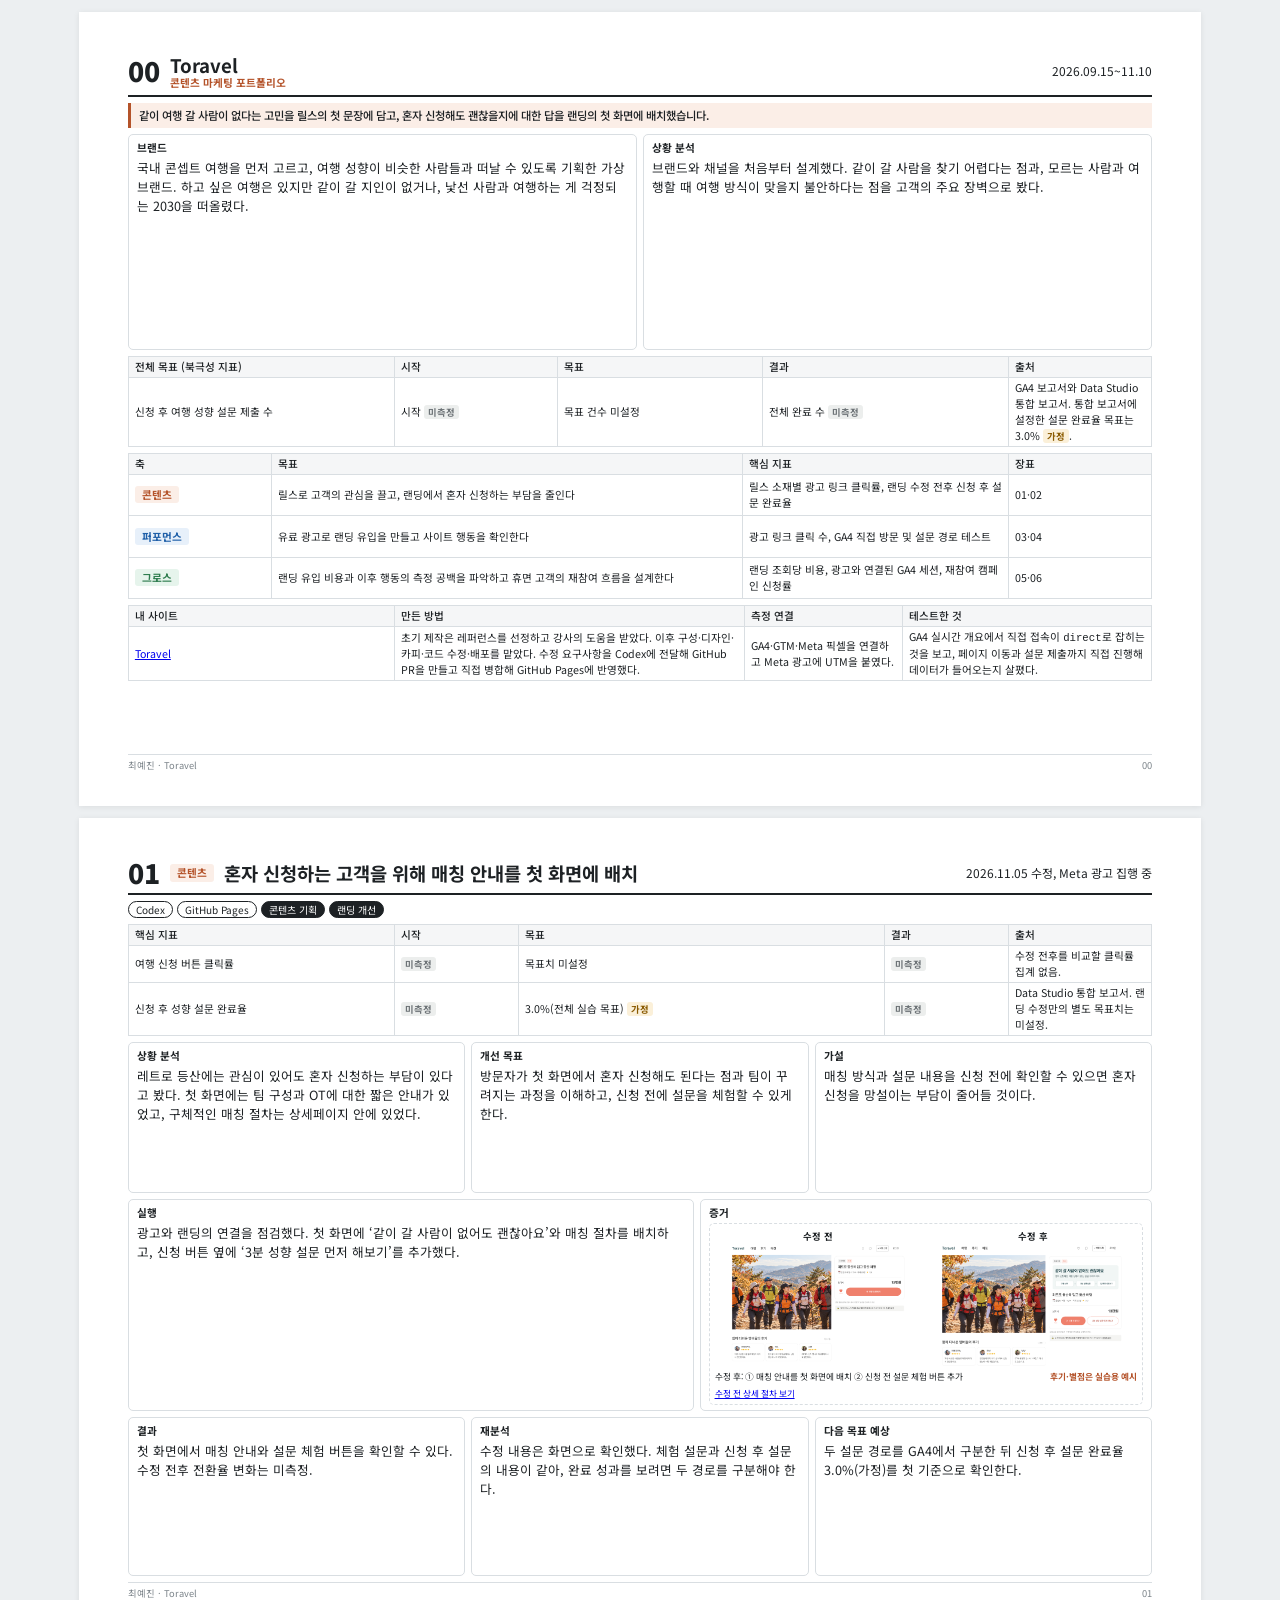
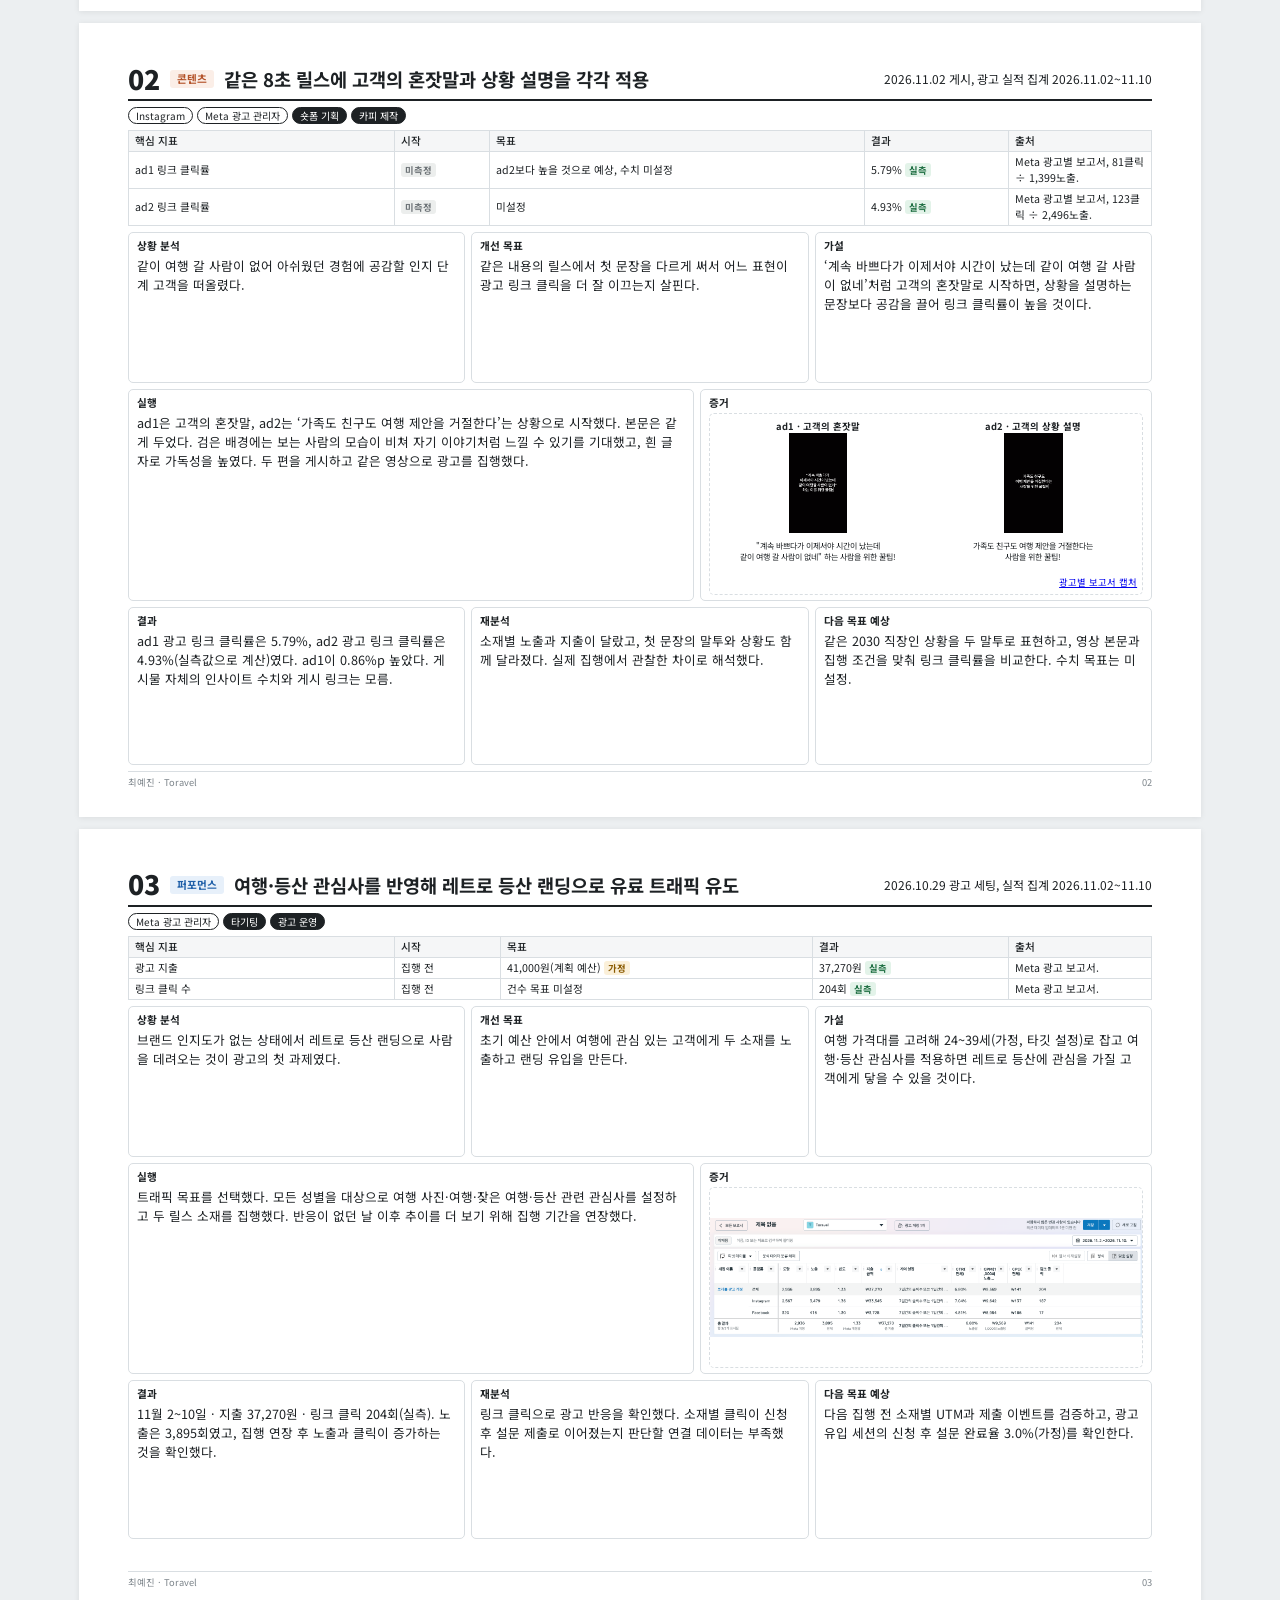
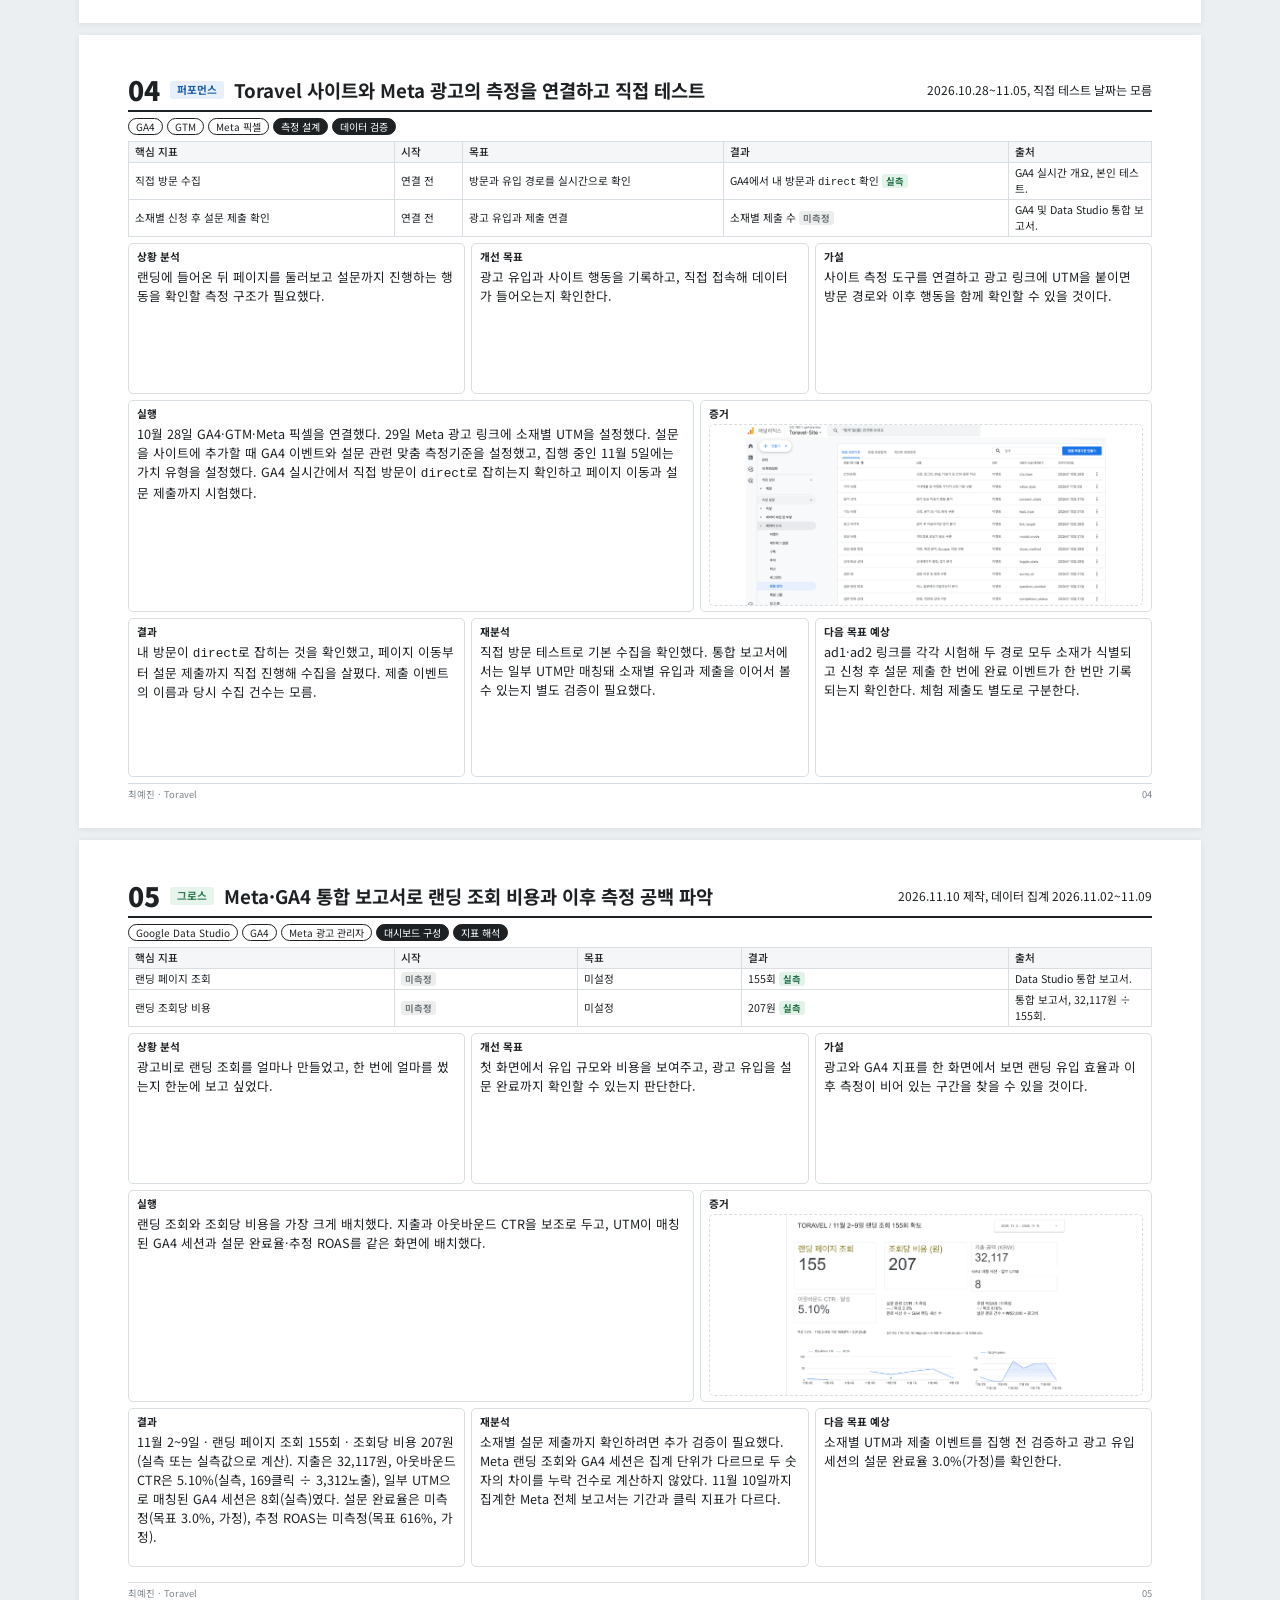
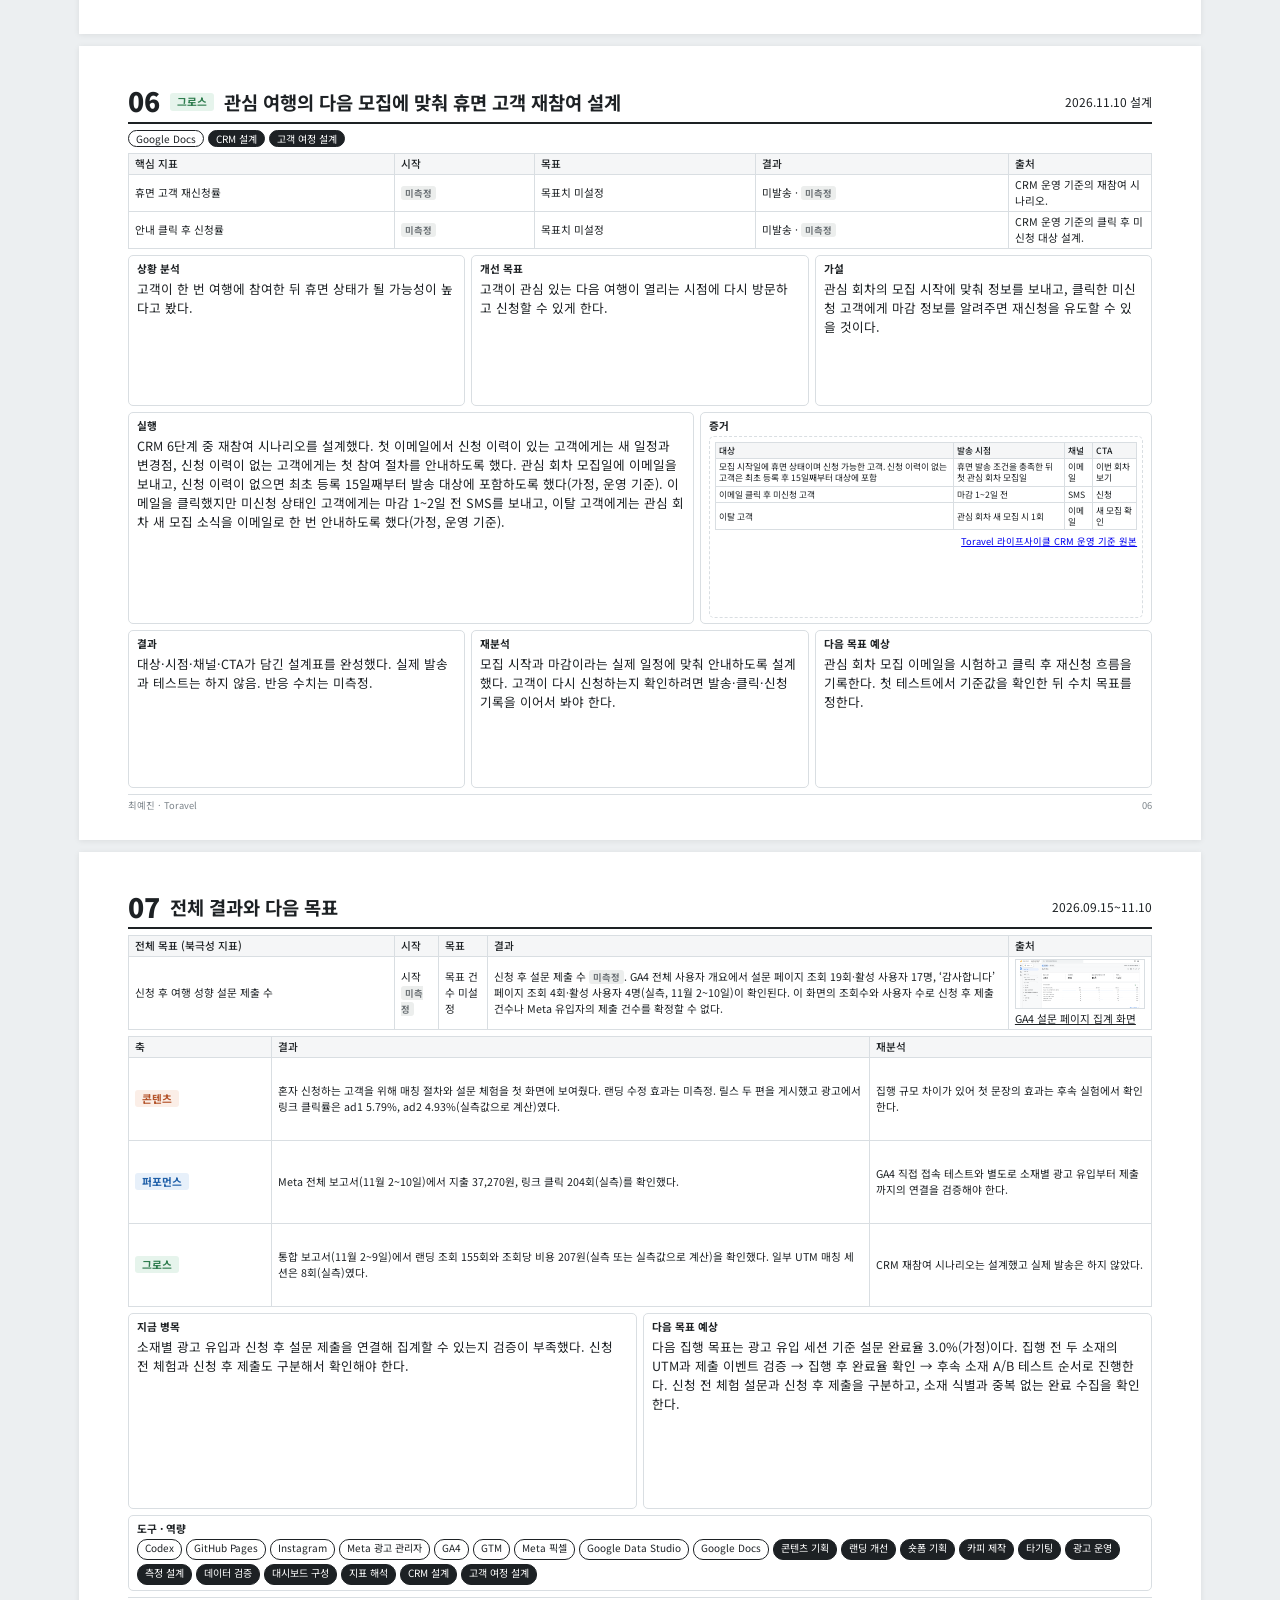
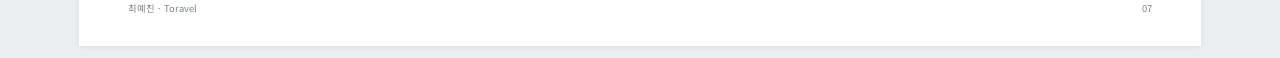
==== commit 04d1584a: "Align reel evidence hooks and image sizing" ====
--- a/portfolio/index.html
+++ b/portfolio/index.html
@@ -48,10 +48,10 @@
 .landing-meta{grid-column:1/-1;display:flex;align-items:center;justify-content:space-between;gap:6px;flex-wrap:wrap;font-size:6.5pt;line-height:1.25}
 .landing-meta strong{color:var(--c)}
 .shot.reel-evidence{padding:5px;display:grid;grid-template-columns:1fr 1fr;grid-template-rows:1fr auto;gap:4px 8px}
-.shot.reel-evidence figure{margin:0;min-width:0;min-height:0;display:grid;grid-template-rows:auto 1fr auto;text-align:center}
+.shot.reel-evidence figure{margin:0;min-width:0;min-height:0;display:grid;grid-template-rows:auto minmax(0,1fr) 10mm;text-align:center}
 .shot.reel-evidence figcaption{font-size:7pt;font-weight:700}
 .shot.reel-evidence img{min-width:0;min-height:0;object-fit:contain}
-.shot.reel-evidence .hook-copy{font-size:6.3pt;line-height:1.25;margin:2px 0 0}
+.shot.reel-evidence .hook-copy{height:10mm;font-size:6pt;line-height:1.35;margin:0;display:flex;align-items:center;justify-content:center;white-space:nowrap}
 .shot.reel-evidence .report-source{grid-column:1/-1;font-size:7pt;text-align:right}
 .shot.crm-evidence{padding:5px;display:flex;flex-direction:column;gap:4px;overflow:visible}
 .shot.crm-evidence table{font-size:6.5pt;line-height:1.3}
@@ -105,7 +105,7 @@
 </div>
 <div class="row2">
  <div class="box s2"><b>실행</b><div>ad1은 고객의 혼잣말, ad2는 ‘가족도 친구도 여행 제안을 거절한다’는 상황으로 시작했다. 본문은 같게 두었다. 검은 배경에는 보는 사람의 모습이 비쳐 자기 이야기처럼 느낄 수 있기를 기대했고, 흰 글자로 가독성을 높였다. 두 편을 게시하고 같은 영상으로 광고를 집행했다.</div></div>
- <div class="box s2"><b>증거</b><div class="shot reel-evidence"><figure><figcaption>ad1 · 고객의 혼잣말</figcaption><img src="img/reel-ad1-customer-voice-hook.png" alt="ad1 고객의 혼잣말 첫 화면"><p class="hook-copy">‘계속 바쁘다가 이제서야 시간이 났는데 같이 여행 갈 사람이 없네…’</p></figure><figure><figcaption>ad2 · 고객의 상황 설명</figcaption><img src="img/reel-ad2-customer-situation-hook.png" alt="ad2 고객의 상황 설명 첫 화면"><p class="hook-copy">‘가족도 친구도 여행 제안을 거절한다는 사람을 위한 꿀팁…’</p></figure><a class="report-source" href="img/meta-ads-creative-breakdown.png">광고별 보고서 캡처</a></div></div>
+ <div class="box s2"><b>증거</b><div class="shot reel-evidence"><figure><figcaption>ad1 · 고객의 혼잣말</figcaption><img src="img/reel-ad1-customer-voice-hook.png" alt="ad1 고객의 혼잣말 첫 화면"><p class="hook-copy">"계속 바쁘다가 이제서야 시간이 났는데<br>같이 여행 갈 사람이 없네" 하는 사람을 위한 꿀팁!</p></figure><figure><figcaption>ad2 · 고객의 상황 설명</figcaption><img src="img/reel-ad2-customer-situation-hook.png" alt="ad2 고객의 상황 설명 첫 화면"><p class="hook-copy">가족도 친구도 여행 제안을 거절한다는<br>사람을 위한 꿀팁!</p></figure><a class="report-source" href="img/meta-ads-creative-breakdown.png">광고별 보고서 캡처</a></div></div>
 </div>
 <div class="row3">
  <div class="box s3"><b>결과</b><div>ad1 광고 링크 클릭률은 5.79%, ad2 광고 링크 클릭률은 4.93%(실측값으로 계산)였다. ad1이 0.86%p 높았다. 게시물 자체의 인사이트 수치와 게시 링크는 모름.</div></div>
